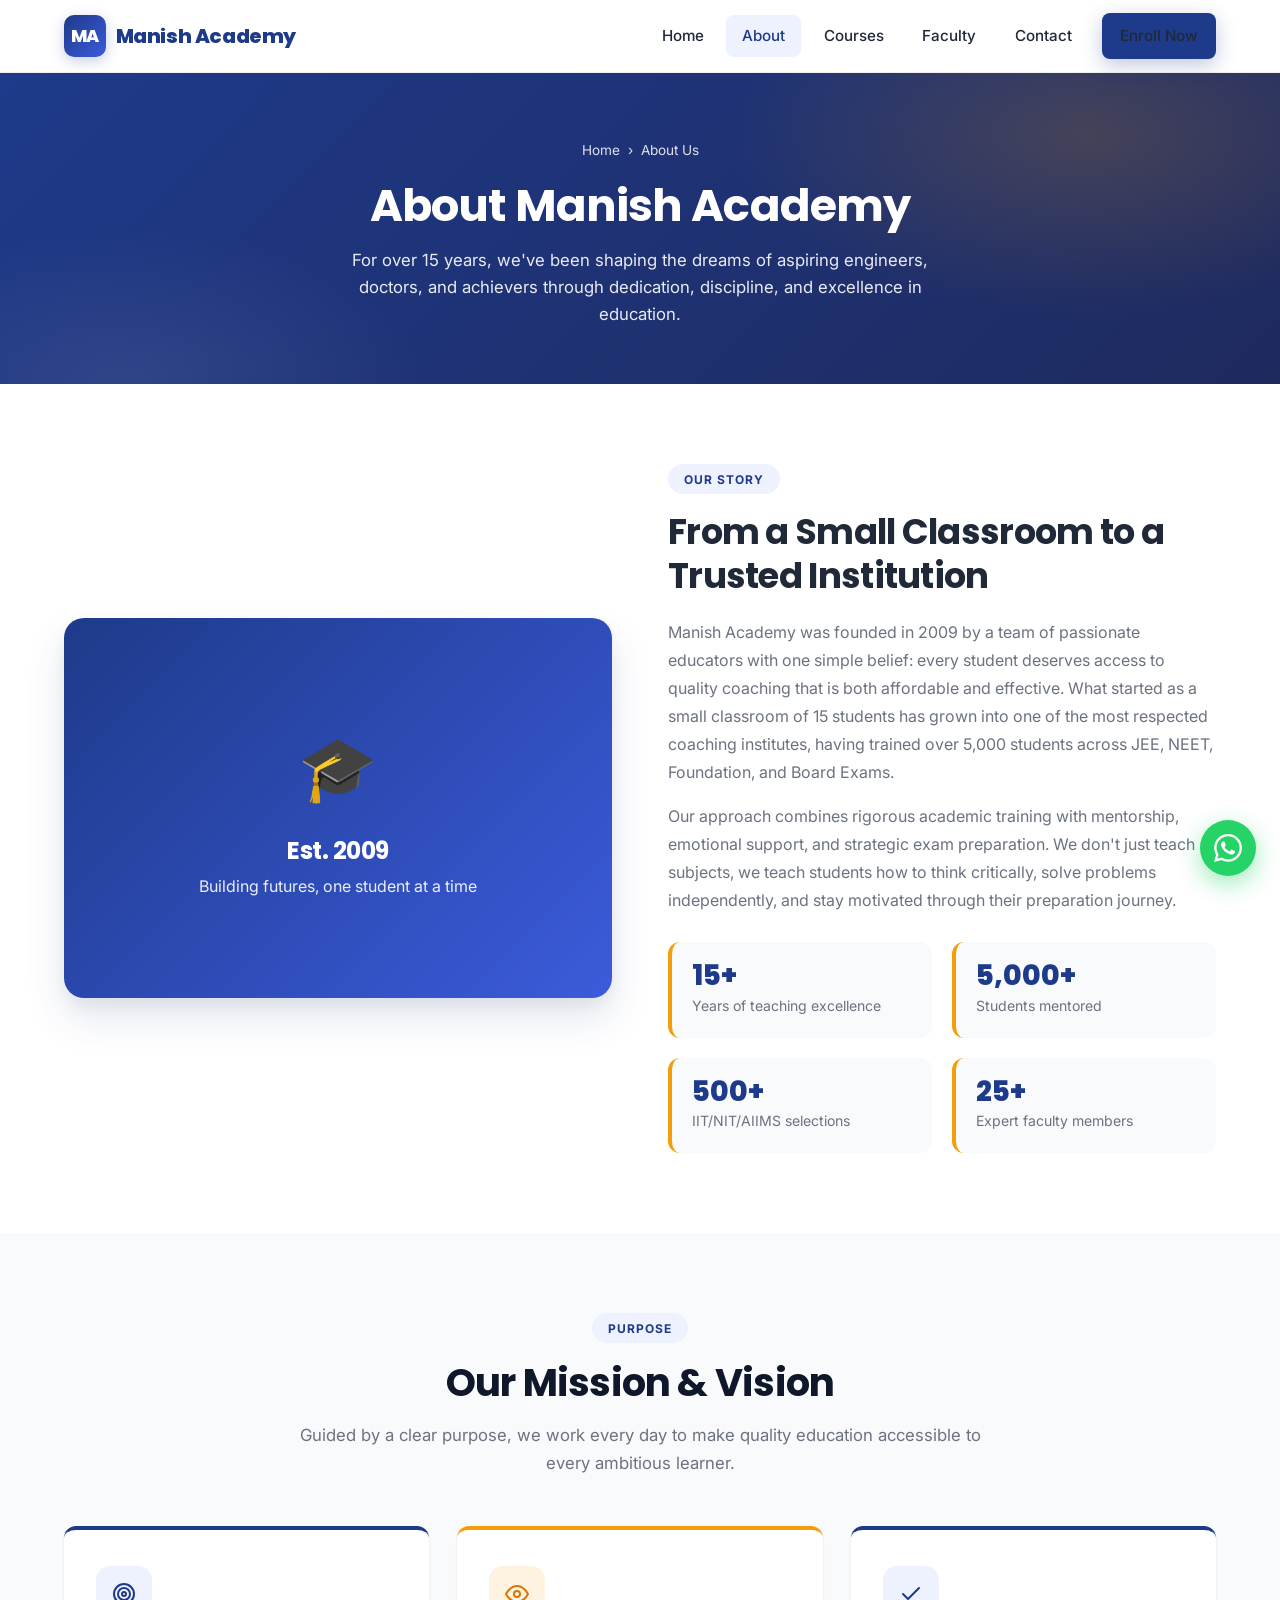
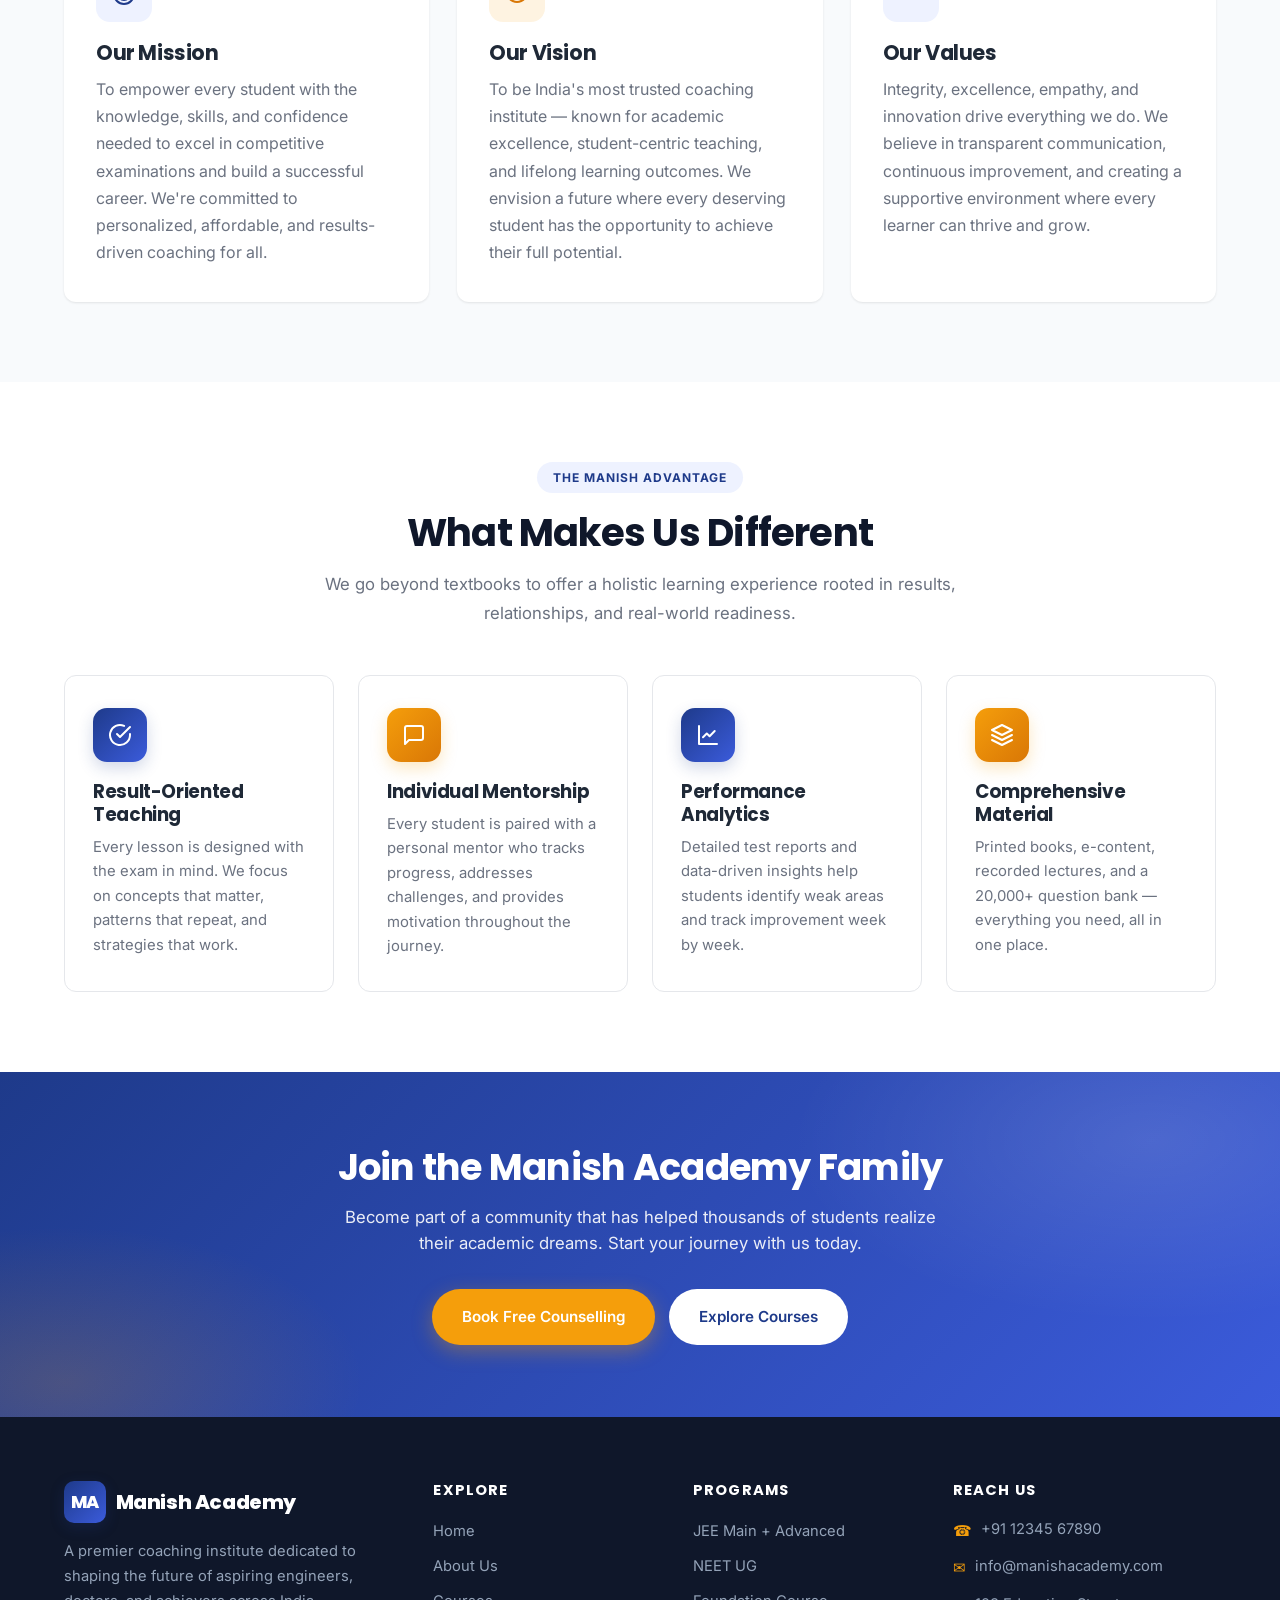
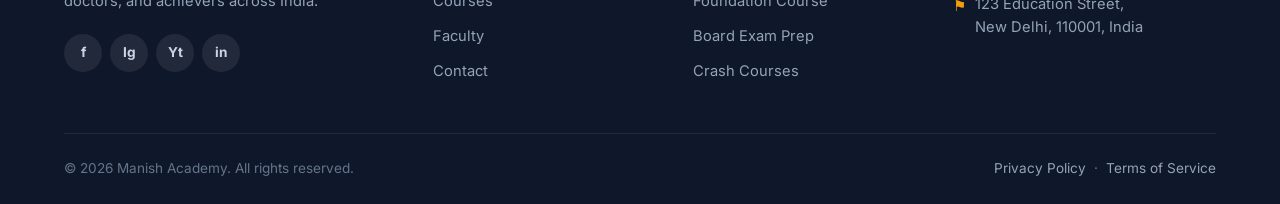
==== manish-academy/about.html @ 19f33a03 "Add Manish Academy coaching institute website Multi-page responsive website under /manish-academy: -" ====
<!DOCTYPE html>
<html lang="en">
<head>
  <meta charset="UTF-8">
  <meta name="viewport" content="width=device-width, initial-scale=1">
  <meta http-equiv="x-ua-compatible" content="ie=edge">
  <title>About Us | Manish Academy</title>
  <meta name="description" content="Learn about Manish Academy — our story, mission, vision, and the values that drive our commitment to student success.">
  <link rel="preconnect" href="https://fonts.googleapis.com">
  <link rel="preconnect" href="https://fonts.gstatic.com" crossorigin>
  <link href="https://fonts.googleapis.com/css2?family=Inter:wght@400;500;600;700&family=Poppins:wght@600;700;800&display=swap" rel="stylesheet">
  <link rel="stylesheet" href="assets/css/styles.css">
</head>
<body>

  <!-- ========== Navbar ========== -->
  <nav class="navbar" role="navigation" aria-label="Main navigation">
    <div class="container">
      <a class="nav-logo" href="index.html">
        <span class="nav-logo-icon">MA</span>
        <span>Manish Academy</span>
      </a>
      <button class="nav-toggle" aria-label="Toggle menu" aria-expanded="false">
        <span></span>
      </button>
      <ul class="nav-links">
        <li><a href="index.html" data-nav="index.html">Home</a></li>
        <li><a href="about.html" data-nav="about.html">About</a></li>
        <li><a href="courses.html" data-nav="courses.html">Courses</a></li>
        <li><a href="faculty.html" data-nav="faculty.html">Faculty</a></li>
        <li><a href="contact.html" data-nav="contact.html">Contact</a></li>
        <li class="nav-cta"><a class="btn btn-primary" href="contact.html#contact-form">Enroll Now</a></li>
      </ul>
    </div>
  </nav>

  <!-- ========== Page Hero ========== -->
  <header class="page-hero">
    <div class="container">
      <div class="breadcrumb">
        <a href="index.html">Home</a>
        <span>&rsaquo;</span>
        <span>About Us</span>
      </div>
      <h1>About Manish Academy</h1>
      <p>For over 15 years, we've been shaping the dreams of aspiring engineers, doctors, and achievers through dedication, discipline, and excellence in education.</p>
    </div>
  </header>

  <!-- ========== Story ========== -->
  <section class="section">
    <div class="container">
      <div class="about-grid">
        <div class="about-image reveal">
          <div class="about-image-content">
            <div class="about-image-icon">&#127891;</div>
            <h3>Est. 2009</h3>
            <p>Building futures, one student at a time</p>
          </div>
        </div>

        <div class="about-content reveal delay-1">
          <span class="section-tag">Our Story</span>
          <h2>From a Small Classroom to a Trusted Institution</h2>
          <p>Manish Academy was founded in 2009 by a team of passionate educators with one simple belief: every student deserves access to quality coaching that is both affordable and effective. What started as a small classroom of 15 students has grown into one of the most respected coaching institutes, having trained over 5,000 students across JEE, NEET, Foundation, and Board Exams.</p>
          <p>Our approach combines rigorous academic training with mentorship, emotional support, and strategic exam preparation. We don't just teach subjects, we teach students how to think critically, solve problems independently, and stay motivated through their preparation journey.</p>

          <div class="about-stats">
            <div class="about-stat">
              <span class="num">15+</span>
              <span class="label">Years of teaching excellence</span>
            </div>
            <div class="about-stat">
              <span class="num">5,000+</span>
              <span class="label">Students mentored</span>
            </div>
            <div class="about-stat">
              <span class="num">500+</span>
              <span class="label">IIT/NIT/AIIMS selections</span>
            </div>
            <div class="about-stat">
              <span class="num">25+</span>
              <span class="label">Expert faculty members</span>
            </div>
          </div>
        </div>
      </div>
    </div>
  </section>

  <!-- ========== Mission & Vision ========== -->
  <section class="section section-soft">
    <div class="container">
      <div class="section-header reveal">
        <span class="section-tag">Purpose</span>
        <h2 class="section-title">Our Mission &amp; Vision</h2>
        <p class="section-subtitle">Guided by a clear purpose, we work every day to make quality education accessible to every ambitious learner.</p>
      </div>

      <div class="mv-grid">
        <div class="mv-card reveal">
          <div class="mv-card-icon">
            <svg width="24" height="24" viewBox="0 0 24 24" fill="none" stroke="currentColor" stroke-width="2" stroke-linecap="round" stroke-linejoin="round"><circle cx="12" cy="12" r="10"/><circle cx="12" cy="12" r="6"/><circle cx="12" cy="12" r="2"/></svg>
          </div>
          <h3>Our Mission</h3>
          <p>To empower every student with the knowledge, skills, and confidence needed to excel in competitive examinations and build a successful career. We're committed to personalized, affordable, and results-driven coaching for all.</p>
        </div>

        <div class="mv-card accent reveal delay-1">
          <div class="mv-card-icon">
            <svg width="24" height="24" viewBox="0 0 24 24" fill="none" stroke="currentColor" stroke-width="2" stroke-linecap="round" stroke-linejoin="round"><path d="M1 12s4-8 11-8 11 8 11 8-4 8-11 8-11-8-11-8z"/><circle cx="12" cy="12" r="3"/></svg>
          </div>
          <h3>Our Vision</h3>
          <p>To be India's most trusted coaching institute — known for academic excellence, student-centric teaching, and lifelong learning outcomes. We envision a future where every deserving student has the opportunity to achieve their full potential.</p>
        </div>

        <div class="mv-card reveal delay-2">
          <div class="mv-card-icon">
            <svg width="24" height="24" viewBox="0 0 24 24" fill="none" stroke="currentColor" stroke-width="2" stroke-linecap="round" stroke-linejoin="round"><polyline points="20 6 9 17 4 12"/></svg>
          </div>
          <h3>Our Values</h3>
          <p>Integrity, excellence, empathy, and innovation drive everything we do. We believe in transparent communication, continuous improvement, and creating a supportive environment where every learner can thrive and grow.</p>
        </div>
      </div>
    </div>
  </section>

  <!-- ========== Why Choose Us ========== -->
  <section class="section">
    <div class="container">
      <div class="section-header reveal">
        <span class="section-tag">The Manish Advantage</span>
        <h2 class="section-title">What Makes Us Different</h2>
        <p class="section-subtitle">We go beyond textbooks to offer a holistic learning experience rooted in results, relationships, and real-world readiness.</p>
      </div>

      <div class="features-grid">
        <div class="feature-card reveal">
          <div class="feature-icon">
            <svg width="24" height="24" viewBox="0 0 24 24" fill="none" stroke="currentColor" stroke-width="2" stroke-linecap="round" stroke-linejoin="round"><path d="M22 11.08V12a10 10 0 1 1-5.93-9.14"/><polyline points="22 4 12 14.01 9 11.01"/></svg>
          </div>
          <h3>Result-Oriented Teaching</h3>
          <p>Every lesson is designed with the exam in mind. We focus on concepts that matter, patterns that repeat, and strategies that work.</p>
        </div>

        <div class="feature-card reveal delay-1">
          <div class="feature-icon accent">
            <svg width="24" height="24" viewBox="0 0 24 24" fill="none" stroke="currentColor" stroke-width="2" stroke-linecap="round" stroke-linejoin="round"><path d="M21 15a2 2 0 0 1-2 2H7l-4 4V5a2 2 0 0 1 2-2h14a2 2 0 0 1 2 2z"/></svg>
          </div>
          <h3>Individual Mentorship</h3>
          <p>Every student is paired with a personal mentor who tracks progress, addresses challenges, and provides motivation throughout the journey.</p>
        </div>

        <div class="feature-card reveal delay-2">
          <div class="feature-icon">
            <svg width="24" height="24" viewBox="0 0 24 24" fill="none" stroke="currentColor" stroke-width="2" stroke-linecap="round" stroke-linejoin="round"><path d="M3 3v18h18"/><path d="M18.7 8l-5.1 5.2-2.8-2.7L7 14.3"/></svg>
          </div>
          <h3>Performance Analytics</h3>
          <p>Detailed test reports and data-driven insights help students identify weak areas and track improvement week by week.</p>
        </div>

        <div class="feature-card reveal delay-3">
          <div class="feature-icon accent">
            <svg width="24" height="24" viewBox="0 0 24 24" fill="none" stroke="currentColor" stroke-width="2" stroke-linecap="round" stroke-linejoin="round"><path d="M12 2L2 7l10 5 10-5-10-5z"/><path d="M2 17l10 5 10-5"/><path d="M2 12l10 5 10-5"/></svg>
          </div>
          <h3>Comprehensive Material</h3>
          <p>Printed books, e-content, recorded lectures, and a 20,000+ question bank — everything you need, all in one place.</p>
        </div>
      </div>
    </div>
  </section>

  <!-- ========== CTA Strip ========== -->
  <section class="cta-strip">
    <div class="container">
      <div class="reveal">
        <h2>Join the Manish Academy Family</h2>
        <p>Become part of a community that has helped thousands of students realize their academic dreams. Start your journey with us today.</p>
        <div class="cta-buttons">
          <a class="btn btn-accent" href="contact.html#contact-form">Book Free Counselling</a>
          <a class="btn btn-white" href="courses.html">Explore Courses</a>
        </div>
      </div>
    </div>
  </section>

  <!-- ========== Footer ========== -->
  <footer class="site-footer">
    <div class="container">
      <div class="footer-grid">
        <div class="footer-brand">
          <a class="nav-logo" href="index.html">
            <span class="nav-logo-icon">MA</span>
            <span>Manish Academy</span>
          </a>
          <p>A premier coaching institute dedicated to shaping the future of aspiring engineers, doctors, and achievers across India.</p>
          <div class="footer-socials">
            <a href="#" aria-label="Facebook">f</a>
            <a href="#" aria-label="Instagram">Ig</a>
            <a href="#" aria-label="YouTube">Yt</a>
            <a href="#" aria-label="LinkedIn">in</a>
          </div>
        </div>

        <div class="footer-col">
          <h5>Explore</h5>
          <ul>
            <li><a href="index.html">Home</a></li>
            <li><a href="about.html">About Us</a></li>
            <li><a href="courses.html">Courses</a></li>
            <li><a href="faculty.html">Faculty</a></li>
            <li><a href="contact.html">Contact</a></li>
          </ul>
        </div>

        <div class="footer-col">
          <h5>Programs</h5>
          <ul>
            <li><a href="courses.html">JEE Main + Advanced</a></li>
            <li><a href="courses.html">NEET UG</a></li>
            <li><a href="courses.html">Foundation Course</a></li>
            <li><a href="courses.html">Board Exam Prep</a></li>
            <li><a href="courses.html">Crash Courses</a></li>
          </ul>
        </div>

        <div class="footer-col">
          <h5>Reach Us</h5>
          <div class="footer-contact-item">
            <span class="icon">&#9742;</span>
            <a href="tel:+911234567890">+91 12345 67890</a>
          </div>
          <div class="footer-contact-item">
            <span class="icon">&#9993;</span>
            <a href="mailto:info@manishacademy.com">info@manishacademy.com</a>
          </div>
          <div class="footer-contact-item">
            <span class="icon">&#9873;</span>
            <span>123 Education Street,<br>New Delhi, 110001, India</span>
          </div>
        </div>
      </div>

      <div class="footer-bottom">
        <p>&copy; <span id="year">2026</span> Manish Academy. All rights reserved.</p>
        <p><a href="#">Privacy Policy</a> &nbsp;&middot;&nbsp; <a href="#">Terms of Service</a></p>
      </div>
    </div>
  </footer>

  <!-- WhatsApp Float -->
  <a class="whatsapp-float" href="https://wa.me/911234567890?text=Hi%20Manish%20Academy%2C%20I%20want%20to%20know%20more%20about%20your%20courses" target="_blank" rel="noopener" aria-label="Chat on WhatsApp">
    <svg viewBox="0 0 24 24" fill="#fff" xmlns="http://www.w3.org/2000/svg"><path d="M17.472 14.382c-.297-.149-1.758-.867-2.03-.967-.273-.099-.471-.148-.67.15-.197.297-.767.966-.94 1.164-.173.199-.347.223-.644.075-.297-.15-1.255-.463-2.39-1.475-.883-.788-1.48-1.761-1.653-2.059-.173-.297-.018-.458.13-.606.134-.133.298-.347.446-.52.149-.174.198-.298.298-.497.099-.198.05-.371-.025-.52-.075-.149-.669-1.612-.916-2.207-.242-.579-.487-.5-.669-.51-.173-.008-.371-.01-.57-.01-.198 0-.52.074-.792.372-.272.297-1.04 1.016-1.04 2.479 0 1.462 1.065 2.875 1.213 3.074.149.198 2.096 3.2 5.077 4.487.709.306 1.262.489 1.694.625.712.227 1.36.195 1.871.118.571-.085 1.758-.719 2.006-1.413.248-.694.248-1.289.173-1.413-.074-.124-.272-.198-.57-.347m-5.421 7.403h-.004a9.87 9.87 0 0 1-5.031-1.378l-.361-.214-3.741.982.998-3.648-.235-.374a9.86 9.86 0 0 1-1.51-5.26c.001-5.45 4.436-9.884 9.888-9.884 2.64 0 5.122 1.03 6.988 2.898a9.825 9.825 0 0 1 2.893 6.994c-.003 5.45-4.437 9.884-9.885 9.884m8.413-18.297A11.815 11.815 0 0 0 12.05 0C5.495 0 .16 5.335.157 11.892c0 2.096.547 4.142 1.588 5.945L.057 24l6.305-1.654a11.882 11.882 0 0 0 5.683 1.448h.005c6.554 0 11.89-5.335 11.893-11.893a11.821 11.821 0 0 0-3.48-8.413z"/></svg>
  </a>

  <script src="assets/js/main.js"></script>
</body>
</html>
---- manish-academy/assets/css/styles.css ----
/* ==========================================================================
   Manish Academy - Coaching Institute
   Main Stylesheet
   ========================================================================== */

/* ---- CSS Reset & Base ---- */
*, *::before, *::after { box-sizing: border-box; margin: 0; padding: 0; }

:root {
  --primary: #1e3a8a;        /* Deep blue */
  --primary-dark: #1e2a5e;
  --primary-light: #3b5bdb;
  --accent: #f59e0b;         /* Warm amber */
  --accent-dark: #d97706;
  --text: #1f2937;
  --text-light: #6b7280;
  --text-muted: #9ca3af;
  --bg: #ffffff;
  --bg-soft: #f8fafc;
  --bg-alt: #eef2ff;
  --border: #e5e7eb;
  --success: #10b981;
  --danger: #ef4444;
  --shadow-sm: 0 1px 3px rgba(0,0,0,0.06), 0 1px 2px rgba(0,0,0,0.04);
  --shadow-md: 0 4px 14px rgba(30, 58, 138, 0.08), 0 2px 6px rgba(0,0,0,0.04);
  --shadow-lg: 0 20px 40px rgba(30, 58, 138, 0.12), 0 8px 16px rgba(0,0,0,0.05);
  --radius: 12px;
  --radius-lg: 20px;
  --container: 1200px;
  --transition: 0.25s cubic-bezier(.4,0,.2,1);
}

html { scroll-behavior: smooth; -webkit-text-size-adjust: 100%; }

body {
  font-family: 'Inter', -apple-system, BlinkMacSystemFont, 'Segoe UI', Roboto, sans-serif;
  color: var(--text);
  background: var(--bg);
  line-height: 1.6;
  -webkit-font-smoothing: antialiased;
  -moz-osx-font-smoothing: grayscale;
}

img { max-width: 100%; height: auto; display: block; }
a { color: var(--primary); text-decoration: none; transition: color var(--transition); }
a:hover { color: var(--primary-light); }
button { font-family: inherit; cursor: pointer; border: none; background: none; }

h1, h2, h3, h4, h5, h6 {
  font-family: 'Poppins', 'Inter', sans-serif;
  font-weight: 700;
  line-height: 1.25;
  color: var(--text);
  letter-spacing: -0.02em;
}

.container {
  width: 100%;
  max-width: var(--container);
  margin: 0 auto;
  padding: 0 1.5rem;
}

/* ==========================================================================
   Buttons
   ========================================================================== */
.btn {
  display: inline-flex;
  align-items: center;
  justify-content: center;
  gap: 0.5rem;
  padding: 0.85rem 1.75rem;
  border-radius: 50px;
  font-weight: 600;
  font-size: 0.95rem;
  transition: transform var(--transition), box-shadow var(--transition), background var(--transition), color var(--transition);
  border: 2px solid transparent;
  white-space: nowrap;
  cursor: pointer;
}
.btn-primary {
  background: var(--primary);
  color: #fff;
  box-shadow: 0 6px 20px rgba(30, 58, 138, 0.28);
}
.btn-primary:hover {
  background: var(--primary-dark);
  color: #fff;
  transform: translateY(-2px);
  box-shadow: 0 10px 28px rgba(30, 58, 138, 0.35);
}
.btn-accent {
  background: var(--accent);
  color: #fff;
  box-shadow: 0 6px 20px rgba(245, 158, 11, 0.35);
}
.btn-accent:hover {
  background: var(--accent-dark);
  color: #fff;
  transform: translateY(-2px);
  box-shadow: 0 10px 28px rgba(245, 158, 11, 0.45);
}
.btn-outline {
  background: transparent;
  color: var(--primary);
  border-color: var(--primary);
}
.btn-outline:hover {
  background: var(--primary);
  color: #fff;
  transform: translateY(-2px);
}
.btn-white {
  background: #fff;
  color: var(--primary);
}
.btn-white:hover {
  background: #f1f5f9;
  transform: translateY(-2px);
  color: var(--primary);
}

/* ==========================================================================
   Navbar
   ========================================================================== */
.navbar {
  position: sticky;
  top: 0;
  z-index: 100;
  background: rgba(255,255,255,0.97);
  backdrop-filter: blur(10px);
  border-bottom: 1px solid rgba(0,0,0,0.06);
  transition: box-shadow var(--transition);
}
.navbar.scrolled { box-shadow: 0 2px 20px rgba(0,0,0,0.08); }
.navbar .container {
  display: flex;
  align-items: center;
  justify-content: space-between;
  height: 72px;
}
.nav-logo {
  display: flex;
  align-items: center;
  gap: 0.6rem;
  font-family: 'Poppins', sans-serif;
  font-size: 1.25rem;
  font-weight: 800;
  color: var(--primary);
  letter-spacing: -0.02em;
}
.nav-logo:hover { color: var(--primary); }
.nav-logo-icon {
  width: 42px;
  height: 42px;
  background: linear-gradient(135deg, var(--primary) 0%, var(--primary-light) 100%);
  color: #fff;
  border-radius: 10px;
  display: flex;
  align-items: center;
  justify-content: center;
  font-weight: 800;
  font-size: 1.1rem;
  box-shadow: 0 4px 14px rgba(30,58,138,0.25);
}
.nav-links {
  display: flex;
  align-items: center;
  gap: 0.4rem;
  list-style: none;
}
.nav-links a {
  display: inline-block;
  padding: 0.55rem 1rem;
  color: var(--text);
  font-size: 0.95rem;
  font-weight: 500;
  border-radius: 8px;
  transition: color var(--transition), background var(--transition);
}
.nav-links a:hover,
.nav-links a.active {
  color: var(--primary);
  background: var(--bg-alt);
}
.nav-cta { margin-left: 0.5rem; }
.nav-toggle {
  display: none;
  width: 44px;
  height: 44px;
  border-radius: 8px;
  color: var(--text);
  align-items: center;
  justify-content: center;
}
.nav-toggle span {
  display: block;
  width: 22px;
  height: 2px;
  background: currentColor;
  position: relative;
  transition: var(--transition);
}
.nav-toggle span::before,
.nav-toggle span::after {
  content: '';
  position: absolute;
  left: 0;
  width: 22px;
  height: 2px;
  background: currentColor;
  transition: var(--transition);
}
.nav-toggle span::before { top: -7px; }
.nav-toggle span::after { top: 7px; }
.nav-toggle.active span { background: transparent; }
.nav-toggle.active span::before { top: 0; transform: rotate(45deg); }
.nav-toggle.active span::after { top: 0; transform: rotate(-45deg); }

/* ==========================================================================
   Hero
   ========================================================================== */
.hero {
  position: relative;
  padding: 5rem 0 5.5rem;
  background:
    radial-gradient(1000px 500px at 10% -10%, rgba(59, 91, 219, 0.12), transparent 60%),
    radial-gradient(900px 400px at 95% 0%, rgba(245, 158, 11, 0.10), transparent 60%),
    linear-gradient(180deg, #f8fafc 0%, #fff 100%);
  overflow: hidden;
}
.hero-grid {
  display: grid;
  grid-template-columns: 1.1fr 0.9fr;
  gap: 3.5rem;
  align-items: center;
}
.hero-badge {
  display: inline-flex;
  align-items: center;
  gap: 0.45rem;
  padding: 0.4rem 0.95rem;
  background: rgba(30, 58, 138, 0.08);
  color: var(--primary);
  border-radius: 50px;
  font-size: 0.78rem;
  font-weight: 700;
  letter-spacing: 0.06em;
  text-transform: uppercase;
  margin-bottom: 1.25rem;
}
.hero h1 {
  font-size: clamp(2rem, 4.2vw, 3.3rem);
  line-height: 1.15;
  margin-bottom: 1.25rem;
  color: #0f172a;
}
.hero h1 .highlight {
  background: linear-gradient(120deg, var(--accent) 0%, var(--accent-dark) 100%);
  -webkit-background-clip: text;
  background-clip: text;
  color: transparent;
}
.hero p {
  font-size: 1.1rem;
  color: var(--text-light);
  margin-bottom: 2rem;
  max-width: 560px;
  line-height: 1.7;
}
.hero-cta {
  display: flex;
  flex-wrap: wrap;
  gap: 0.85rem;
  margin-bottom: 2.25rem;
}
.hero-stats {
  display: grid;
  grid-template-columns: repeat(3, 1fr);
  gap: 1.25rem;
  max-width: 560px;
  padding-top: 1.75rem;
  border-top: 1px solid var(--border);
}
.hero-stat .num {
  display: block;
  font-family: 'Poppins', sans-serif;
  font-size: 1.85rem;
  font-weight: 800;
  color: var(--primary);
  line-height: 1;
}
.hero-stat .label {
  display: block;
  font-size: 0.85rem;
  color: var(--text-light);
  margin-top: 0.35rem;
}

.hero-visual {
  position: relative;
  min-height: 380px;
}
.hero-card {
  background: #fff;
  border-radius: var(--radius-lg);
  padding: 2rem;
  box-shadow: var(--shadow-lg);
  position: relative;
}
.hero-card-header {
  display: flex;
  justify-content: space-between;
  align-items: center;
  margin-bottom: 1.5rem;
  padding-bottom: 1.25rem;
  border-bottom: 1px solid var(--border);
}
.hero-card-header h4 {
  font-size: 1.1rem;
  color: var(--text);
}
.hero-card-tag {
  font-size: 0.72rem;
  font-weight: 700;
  padding: 0.25rem 0.7rem;
  border-radius: 50px;
  background: rgba(16,185,129,0.12);
  color: var(--success);
  text-transform: uppercase;
  letter-spacing: 0.05em;
}
.hero-card-item {
  display: flex;
  align-items: center;
  gap: 0.9rem;
  padding: 0.85rem 0;
}
.hero-card-item + .hero-card-item { border-top: 1px dashed var(--border); }
.hero-card-icon {
  width: 40px;
  height: 40px;
  border-radius: 10px;
  background: var(--bg-alt);
  color: var(--primary);
  display: flex;
  align-items: center;
  justify-content: center;
  font-size: 1.15rem;
  font-weight: 700;
  flex-shrink: 0;
}
.hero-card-text h5 {
  font-size: 0.96rem;
  margin-bottom: 0.15rem;
}
.hero-card-text p {
  font-size: 0.82rem;
  color: var(--text-light);
  margin: 0;
}
.hero-float-badge {
  position: absolute;
  right: -12px;
  bottom: -20px;
  background: linear-gradient(135deg, var(--accent) 0%, var(--accent-dark) 100%);
  color: #fff;
  padding: 0.9rem 1.1rem;
  border-radius: 14px;
  box-shadow: 0 10px 28px rgba(245,158,11,0.4);
  font-weight: 700;
}
.hero-float-badge .num {
  display: block;
  font-size: 1.5rem;
  font-family: 'Poppins', sans-serif;
}
.hero-float-badge .lbl {
  display: block;
  font-size: 0.72rem;
  font-weight: 500;
  opacity: 0.95;
}

/* ==========================================================================
   Sections
   ========================================================================== */
.section {
  padding: 5rem 0;
}
.section-soft { background: var(--bg-soft); }
.section-header {
  text-align: center;
  max-width: 720px;
  margin: 0 auto 3rem;
}
.section-tag {
  display: inline-block;
  padding: 0.35rem 1rem;
  background: var(--bg-alt);
  color: var(--primary);
  border-radius: 50px;
  font-size: 0.75rem;
  font-weight: 700;
  letter-spacing: 0.08em;
  text-transform: uppercase;
  margin-bottom: 1rem;
}
.section-title {
  font-size: clamp(1.7rem, 3vw, 2.4rem);
  margin-bottom: 0.85rem;
  color: #0f172a;
}
.section-subtitle {
  font-size: 1.05rem;
  color: var(--text-light);
  line-height: 1.7;
}

/* ==========================================================================
   Features / Why choose us
   ========================================================================== */
.features-grid {
  display: grid;
  grid-template-columns: repeat(auto-fit, minmax(260px, 1fr));
  gap: 1.5rem;
}
.feature-card {
  background: #fff;
  padding: 2rem 1.75rem;
  border-radius: var(--radius);
  border: 1px solid var(--border);
  transition: transform var(--transition), box-shadow var(--transition), border-color var(--transition);
}
.feature-card:hover {
  transform: translateY(-6px);
  box-shadow: var(--shadow-md);
  border-color: transparent;
}
.feature-icon {
  width: 54px;
  height: 54px;
  border-radius: 14px;
  background: linear-gradient(135deg, var(--primary) 0%, var(--primary-light) 100%);
  color: #fff;
  display: flex;
  align-items: center;
  justify-content: center;
  font-size: 1.4rem;
  margin-bottom: 1.1rem;
  box-shadow: 0 6px 16px rgba(30,58,138,0.2);
}
.feature-icon.accent {
  background: linear-gradient(135deg, var(--accent) 0%, var(--accent-dark) 100%);
  box-shadow: 0 6px 16px rgba(245,158,11,0.25);
}
.feature-card h3 {
  font-size: 1.15rem;
  margin-bottom: 0.55rem;
}
.feature-card p {
  font-size: 0.93rem;
  color: var(--text-light);
  line-height: 1.65;
}

/* ==========================================================================
   Courses
   ========================================================================== */
.courses-grid {
  display: grid;
  grid-template-columns: repeat(auto-fit, minmax(280px, 1fr));
  gap: 1.75rem;
}
.course-card {
  background: #fff;
  border-radius: var(--radius);
  overflow: hidden;
  border: 1px solid var(--border);
  transition: transform var(--transition), box-shadow var(--transition);
  display: flex;
  flex-direction: column;
}
.course-card:hover {
  transform: translateY(-5px);
  box-shadow: var(--shadow-lg);
}
.course-banner {
  height: 140px;
  position: relative;
  display: flex;
  align-items: center;
  justify-content: center;
  color: #fff;
  font-family: 'Poppins', sans-serif;
  font-size: 1.75rem;
  font-weight: 800;
  letter-spacing: 0.04em;
}
.course-banner-1 { background: linear-gradient(135deg, #1e3a8a 0%, #3b5bdb 100%); }
.course-banner-2 { background: linear-gradient(135deg, #7c3aed 0%, #a855f7 100%); }
.course-banner-3 { background: linear-gradient(135deg, #059669 0%, #10b981 100%); }
.course-banner-4 { background: linear-gradient(135deg, #dc2626 0%, #f97316 100%); }
.course-banner-5 { background: linear-gradient(135deg, #0891b2 0%, #06b6d4 100%); }
.course-banner-6 { background: linear-gradient(135deg, #be185d 0%, #ec4899 100%); }
.course-badge {
  position: absolute;
  top: 1rem;
  right: 1rem;
  background: rgba(255,255,255,0.95);
  color: #0f172a;
  padding: 0.28rem 0.75rem;
  border-radius: 50px;
  font-size: 0.72rem;
  font-weight: 700;
}
.course-body {
  padding: 1.5rem 1.5rem 1.75rem;
  display: flex;
  flex-direction: column;
  flex: 1;
}
.course-body h3 {
  font-size: 1.18rem;
  margin-bottom: 0.5rem;
}
.course-body > p {
  font-size: 0.92rem;
  color: var(--text-light);
  margin-bottom: 1.1rem;
  line-height: 1.6;
}
.course-meta {
  display: flex;
  flex-wrap: wrap;
  gap: 1rem;
  margin-bottom: 1.25rem;
  padding: 0.85rem 0;
  border-top: 1px dashed var(--border);
  border-bottom: 1px dashed var(--border);
}
.course-meta-item {
  display: inline-flex;
  align-items: center;
  gap: 0.35rem;
  font-size: 0.82rem;
  color: var(--text-light);
  font-weight: 500;
}
.course-meta-item strong {
  color: var(--text);
  font-weight: 700;
}
.course-footer {
  display: flex;
  align-items: center;
  justify-content: space-between;
  margin-top: auto;
}
.course-price {
  font-family: 'Poppins', sans-serif;
  font-size: 1.35rem;
  font-weight: 800;
  color: var(--primary);
}
.course-price small {
  font-size: 0.78rem;
  color: var(--text-light);
  font-weight: 500;
}
.course-link {
  display: inline-flex;
  align-items: center;
  gap: 0.3rem;
  font-weight: 600;
  font-size: 0.9rem;
  color: var(--accent-dark);
}
.course-link:hover { color: var(--accent-dark); transform: translateX(3px); }

/* ==========================================================================
   Faculty
   ========================================================================== */
.faculty-grid {
  display: grid;
  grid-template-columns: repeat(auto-fit, minmax(240px, 1fr));
  gap: 1.75rem;
}
.faculty-card {
  background: #fff;
  border-radius: var(--radius);
  padding: 2rem 1.5rem;
  text-align: center;
  border: 1px solid var(--border);
  transition: transform var(--transition), box-shadow var(--transition);
}
.faculty-card:hover {
  transform: translateY(-5px);
  box-shadow: var(--shadow-md);
}
.faculty-avatar {
  width: 110px;
  height: 110px;
  margin: 0 auto 1.25rem;
  border-radius: 50%;
  background: linear-gradient(135deg, var(--primary) 0%, var(--primary-light) 100%);
  color: #fff;
  display: flex;
  align-items: center;
  justify-content: center;
  font-family: 'Poppins', sans-serif;
  font-size: 2.2rem;
  font-weight: 800;
  letter-spacing: -0.02em;
  box-shadow: 0 10px 28px rgba(30,58,138,0.25);
}
.faculty-avatar.c2 { background: linear-gradient(135deg, #7c3aed 0%, #a855f7 100%); box-shadow: 0 10px 28px rgba(124,58,237,0.25); }
.faculty-avatar.c3 { background: linear-gradient(135deg, #059669 0%, #10b981 100%); box-shadow: 0 10px 28px rgba(5,150,105,0.25); }
.faculty-avatar.c4 { background: linear-gradient(135deg, #dc2626 0%, #f97316 100%); box-shadow: 0 10px 28px rgba(220,38,38,0.25); }
.faculty-avatar.c5 { background: linear-gradient(135deg, #0891b2 0%, #06b6d4 100%); box-shadow: 0 10px 28px rgba(8,145,178,0.25); }
.faculty-avatar.c6 { background: linear-gradient(135deg, #be185d 0%, #ec4899 100%); box-shadow: 0 10px 28px rgba(190,24,93,0.25); }
.faculty-card h3 {
  font-size: 1.15rem;
  margin-bottom: 0.25rem;
}
.faculty-role {
  font-size: 0.85rem;
  color: var(--accent-dark);
  font-weight: 600;
  margin-bottom: 0.9rem;
}
.faculty-bio {
  font-size: 0.88rem;
  color: var(--text-light);
  line-height: 1.65;
  margin-bottom: 1rem;
}
.faculty-tags {
  display: flex;
  flex-wrap: wrap;
  gap: 0.4rem;
  justify-content: center;
}
.faculty-tag {
  font-size: 0.72rem;
  font-weight: 600;
  background: var(--bg-alt);
  color: var(--primary);
  padding: 0.3rem 0.75rem;
  border-radius: 50px;
}

/* ==========================================================================
   Testimonials
   ========================================================================== */
.testimonials-grid {
  display: grid;
  grid-template-columns: repeat(auto-fit, minmax(280px, 1fr));
  gap: 1.75rem;
}
.testimonial-card {
  background: #fff;
  border-radius: var(--radius);
  padding: 2rem;
  border: 1px solid var(--border);
  position: relative;
  transition: transform var(--transition), box-shadow var(--transition);
}
.testimonial-card:hover {
  transform: translateY(-4px);
  box-shadow: var(--shadow-md);
}
.testimonial-stars {
  color: var(--accent);
  font-size: 1rem;
  letter-spacing: 2px;
  margin-bottom: 1rem;
}
.testimonial-quote {
  font-size: 0.98rem;
  color: var(--text);
  line-height: 1.75;
  margin-bottom: 1.5rem;
  font-style: italic;
}
.testimonial-author {
  display: flex;
  align-items: center;
  gap: 0.85rem;
  padding-top: 1.25rem;
  border-top: 1px solid var(--border);
}
.testimonial-avatar {
  width: 46px;
  height: 46px;
  border-radius: 50%;
  background: linear-gradient(135deg, var(--primary) 0%, var(--primary-light) 100%);
  color: #fff;
  display: flex;
  align-items: center;
  justify-content: center;
  font-weight: 700;
  font-size: 1rem;
  flex-shrink: 0;
}
.testimonial-author .name {
  display: block;
  font-weight: 700;
  font-size: 0.95rem;
}
.testimonial-author .meta {
  display: block;
  font-size: 0.82rem;
  color: var(--text-light);
}

/* ==========================================================================
   CTA strip
   ========================================================================== */
.cta-strip {
  padding: 4.5rem 0;
  background: linear-gradient(135deg, var(--primary) 0%, var(--primary-light) 100%);
  color: #fff;
  text-align: center;
  position: relative;
  overflow: hidden;
}
.cta-strip::before {
  content: '';
  position: absolute;
  inset: 0;
  background:
    radial-gradient(600px 300px at 90% 20%, rgba(255,255,255,0.12), transparent 60%),
    radial-gradient(500px 260px at 5% 90%, rgba(245,158,11,0.18), transparent 60%);
  pointer-events: none;
}
.cta-strip .container { position: relative; z-index: 1; }
.cta-strip h2 {
  color: #fff;
  font-size: clamp(1.7rem, 3vw, 2.3rem);
  margin-bottom: 0.85rem;
}
.cta-strip p {
  color: rgba(255,255,255,0.9);
  font-size: 1.05rem;
  max-width: 620px;
  margin: 0 auto 2rem;
}
.cta-buttons {
  display: flex;
  flex-wrap: wrap;
  gap: 0.85rem;
  justify-content: center;
}

/* ==========================================================================
   Page Hero (inner pages)
   ========================================================================== */
.page-hero {
  padding: 4rem 0 3.5rem;
  background: linear-gradient(135deg, var(--primary) 0%, var(--primary-dark) 100%);
  color: #fff;
  text-align: center;
  position: relative;
  overflow: hidden;
}
.page-hero::before {
  content: '';
  position: absolute;
  inset: 0;
  background:
    radial-gradient(600px 300px at 85% 20%, rgba(245,158,11,0.18), transparent 60%),
    radial-gradient(500px 260px at 10% 100%, rgba(255,255,255,0.08), transparent 60%);
  pointer-events: none;
}
.page-hero .container { position: relative; z-index: 1; }
.page-hero .breadcrumb {
  display: inline-flex;
  align-items: center;
  gap: 0.5rem;
  font-size: 0.85rem;
  color: rgba(255,255,255,0.85);
  margin-bottom: 1rem;
}
.page-hero .breadcrumb a { color: rgba(255,255,255,0.85); }
.page-hero .breadcrumb a:hover { color: #fff; }
.page-hero h1 {
  color: #fff;
  font-size: clamp(2rem, 4vw, 2.8rem);
  margin-bottom: 0.85rem;
}
.page-hero p {
  color: rgba(255,255,255,0.9);
  font-size: 1.05rem;
  max-width: 640px;
  margin: 0 auto;
}

/* ==========================================================================
   About page specific
   ========================================================================== */
.about-grid {
  display: grid;
  grid-template-columns: 1fr 1fr;
  gap: 3.5rem;
  align-items: center;
}
.about-image {
  position: relative;
  border-radius: var(--radius-lg);
  overflow: hidden;
  min-height: 380px;
  background: linear-gradient(135deg, var(--primary) 0%, var(--primary-light) 100%);
  display: flex;
  align-items: center;
  justify-content: center;
  color: #fff;
  box-shadow: var(--shadow-lg);
}
.about-image-content {
  text-align: center;
  padding: 2rem;
}
.about-image-icon {
  font-size: 4rem;
  margin-bottom: 1rem;
}
.about-image h3 {
  color: #fff;
  font-size: 1.5rem;
  margin-bottom: 0.5rem;
}
.about-image p {
  color: rgba(255,255,255,0.9);
  max-width: 320px;
  margin: 0 auto;
}
.about-content h2 {
  font-size: clamp(1.7rem, 3vw, 2.2rem);
  margin-bottom: 1.25rem;
}
.about-content p {
  color: var(--text-light);
  margin-bottom: 1rem;
  line-height: 1.75;
}
.about-stats {
  display: grid;
  grid-template-columns: repeat(2, 1fr);
  gap: 1.25rem;
  margin-top: 1.75rem;
}
.about-stat {
  padding: 1.25rem;
  background: var(--bg-soft);
  border-radius: var(--radius);
  border-left: 4px solid var(--accent);
}
.about-stat .num {
  display: block;
  font-family: 'Poppins', sans-serif;
  font-size: 1.75rem;
  font-weight: 800;
  color: var(--primary);
  line-height: 1;
}
.about-stat .label {
  display: block;
  margin-top: 0.3rem;
  font-size: 0.88rem;
  color: var(--text-light);
}

/* Mission/Vision cards */
.mv-grid {
  display: grid;
  grid-template-columns: repeat(auto-fit, minmax(280px, 1fr));
  gap: 1.75rem;
}
.mv-card {
  padding: 2.25rem 2rem;
  background: #fff;
  border-radius: var(--radius);
  border-top: 4px solid var(--primary);
  box-shadow: var(--shadow-sm);
  transition: transform var(--transition), box-shadow var(--transition);
}
.mv-card.accent { border-top-color: var(--accent); }
.mv-card:hover {
  transform: translateY(-5px);
  box-shadow: var(--shadow-md);
}
.mv-card-icon {
  width: 56px;
  height: 56px;
  border-radius: 14px;
  background: var(--bg-alt);
  color: var(--primary);
  display: flex;
  align-items: center;
  justify-content: center;
  font-size: 1.5rem;
  margin-bottom: 1.1rem;
}
.mv-card.accent .mv-card-icon {
  background: rgba(245,158,11,0.12);
  color: var(--accent-dark);
}
.mv-card h3 {
  font-size: 1.3rem;
  margin-bottom: 0.65rem;
}
.mv-card p {
  color: var(--text-light);
  line-height: 1.7;
}

/* ==========================================================================
   Contact page
   ========================================================================== */
.contact-grid {
  display: grid;
  grid-template-columns: 1fr 1.2fr;
  gap: 3rem;
  align-items: start;
}
.contact-info {
  background: #fff;
  padding: 2.25rem;
  border-radius: var(--radius);
  border: 1px solid var(--border);
}
.contact-info h3 {
  font-size: 1.3rem;
  margin-bottom: 0.5rem;
}
.contact-info > p {
  color: var(--text-light);
  margin-bottom: 1.5rem;
  font-size: 0.94rem;
  line-height: 1.65;
}
.contact-detail {
  display: flex;
  gap: 1rem;
  padding: 1rem 0;
  border-top: 1px solid var(--border);
}
.contact-detail-icon {
  width: 44px;
  height: 44px;
  border-radius: 10px;
  background: var(--bg-alt);
  color: var(--primary);
  display: flex;
  align-items: center;
  justify-content: center;
  font-size: 1.15rem;
  flex-shrink: 0;
}
.contact-detail h4 {
  font-size: 0.92rem;
  color: var(--text-light);
  font-weight: 500;
  margin-bottom: 0.15rem;
}
.contact-detail p,
.contact-detail a {
  font-size: 1rem;
  color: var(--text);
  font-weight: 600;
}
.contact-detail a:hover { color: var(--primary); }

.contact-socials {
  margin-top: 1.5rem;
  padding-top: 1.5rem;
  border-top: 1px solid var(--border);
  display: flex;
  gap: 0.6rem;
}
.social-btn {
  width: 42px;
  height: 42px;
  border-radius: 50%;
  background: var(--bg-alt);
  color: var(--primary);
  display: inline-flex;
  align-items: center;
  justify-content: center;
  font-weight: 700;
  transition: transform var(--transition), background var(--transition), color var(--transition);
}
.social-btn:hover {
  background: var(--primary);
  color: #fff;
  transform: translateY(-3px);
}

/* Form */
.contact-form-wrap {
  background: #fff;
  padding: 2.5rem;
  border-radius: var(--radius);
  border: 1px solid var(--border);
  box-shadow: var(--shadow-sm);
}
.contact-form-wrap h3 {
  font-size: 1.4rem;
  margin-bottom: 0.4rem;
}
.contact-form-wrap > p {
  color: var(--text-light);
  margin-bottom: 1.75rem;
  font-size: 0.94rem;
}
.form-row {
  display: grid;
  grid-template-columns: 1fr 1fr;
  gap: 1rem;
}
.form-field {
  margin-bottom: 1.1rem;
}
.form-field label {
  display: block;
  font-size: 0.85rem;
  font-weight: 600;
  color: var(--text);
  margin-bottom: 0.4rem;
}
.form-field input,
.form-field select,
.form-field textarea {
  width: 100%;
  padding: 0.8rem 1rem;
  font-family: inherit;
  font-size: 0.95rem;
  color: var(--text);
  background: #fff;
  border: 1.5px solid var(--border);
  border-radius: 10px;
  transition: border-color var(--transition), box-shadow var(--transition);
  outline: none;
}
.form-field input:focus,
.form-field select:focus,
.form-field textarea:focus {
  border-color: var(--primary);
  box-shadow: 0 0 0 3px rgba(30,58,138,0.12);
}
.form-field textarea {
  min-height: 130px;
  resize: vertical;
}
.form-field .error {
  font-size: 0.8rem;
  color: var(--danger);
  margin-top: 0.35rem;
  display: none;
}
.form-field.has-error input,
.form-field.has-error select,
.form-field.has-error textarea { border-color: var(--danger); }
.form-field.has-error .error { display: block; }
.form-submit-wrap { margin-top: 0.5rem; }
.form-submit {
  width: 100%;
  padding: 0.95rem 2rem;
}

.form-success {
  display: none;
  padding: 2rem;
  text-align: center;
  background: rgba(16,185,129,0.08);
  border: 1.5px solid rgba(16,185,129,0.25);
  border-radius: var(--radius);
  color: var(--text);
}
.form-success.active { display: block; }
.form-success .icon {
  font-size: 2.5rem;
  color: var(--success);
  margin-bottom: 0.75rem;
}
.form-success h4 {
  font-size: 1.2rem;
  margin-bottom: 0.4rem;
}
.form-success p {
  color: var(--text-light);
  font-size: 0.94rem;
}

/* Map card */
.map-card {
  margin-top: 2.5rem;
  border-radius: var(--radius);
  overflow: hidden;
  background: var(--bg-soft);
  border: 1px solid var(--border);
}
.map-card iframe {
  width: 100%;
  height: 320px;
  border: 0;
  display: block;
}

/* ==========================================================================
   Faculty grid on dedicated page
   ========================================================================== */
.faculty-detailed {
  display: grid;
  grid-template-columns: repeat(auto-fit, minmax(300px, 1fr));
  gap: 1.75rem;
}
.faculty-detailed-card {
  background: #fff;
  border-radius: var(--radius);
  overflow: hidden;
  border: 1px solid var(--border);
  transition: transform var(--transition), box-shadow var(--transition);
}
.faculty-detailed-card:hover {
  transform: translateY(-5px);
  box-shadow: var(--shadow-lg);
}
.faculty-detailed-top {
  padding: 2.5rem 1.5rem 1.5rem;
  text-align: center;
  background: linear-gradient(180deg, var(--bg-soft) 0%, #fff 100%);
  border-bottom: 1px solid var(--border);
}
.faculty-detailed-body {
  padding: 1.5rem;
}
.faculty-detailed-body .bio {
  font-size: 0.92rem;
  color: var(--text-light);
  line-height: 1.7;
  margin-bottom: 1.1rem;
}
.faculty-qualifications {
  display: flex;
  flex-direction: column;
  gap: 0.5rem;
  padding-top: 1rem;
  border-top: 1px dashed var(--border);
}
.faculty-qualifications li {
  font-size: 0.88rem;
  color: var(--text);
  display: flex;
  align-items: center;
  gap: 0.6rem;
}
.faculty-qualifications li::before {
  content: '';
  width: 6px;
  height: 6px;
  border-radius: 50%;
  background: var(--accent);
  flex-shrink: 0;
}

/* ==========================================================================
   Courses page filter
   ========================================================================== */
.course-filter {
  display: flex;
  flex-wrap: wrap;
  gap: 0.5rem;
  justify-content: center;
  margin-bottom: 2.5rem;
  padding: 0.4rem;
  background: #fff;
  border-radius: 50px;
  border: 1px solid var(--border);
  max-width: 780px;
  margin-left: auto;
  margin-right: auto;
}
.filter-btn {
  padding: 0.55rem 1.15rem;
  border-radius: 50px;
  color: var(--text-light);
  font-size: 0.88rem;
  font-weight: 600;
  transition: background var(--transition), color var(--transition);
}
.filter-btn:hover { color: var(--primary); }
.filter-btn.active {
  background: var(--primary);
  color: #fff;
}
.course-card.hidden { display: none; }

/* ==========================================================================
   Footer
   ========================================================================== */
.site-footer {
  background: #0f172a;
  color: #cbd5e1;
  padding: 4rem 0 1.5rem;
}
.footer-grid {
  display: grid;
  grid-template-columns: 1.5fr 1fr 1fr 1.2fr;
  gap: 2.5rem;
  margin-bottom: 2.5rem;
}
.footer-brand .nav-logo {
  color: #fff;
  margin-bottom: 1rem;
}
.footer-brand .nav-logo:hover { color: #fff; }
.footer-brand p {
  font-size: 0.92rem;
  line-height: 1.7;
  color: #94a3b8;
  margin-bottom: 1.25rem;
  max-width: 340px;
}
.footer-socials {
  display: flex;
  gap: 0.5rem;
}
.footer-socials a {
  width: 38px;
  height: 38px;
  border-radius: 50%;
  background: rgba(255,255,255,0.08);
  color: #cbd5e1;
  display: inline-flex;
  align-items: center;
  justify-content: center;
  font-weight: 700;
  font-size: 0.85rem;
  transition: background var(--transition), color var(--transition), transform var(--transition);
}
.footer-socials a:hover {
  background: var(--accent);
  color: #fff;
  transform: translateY(-3px);
}
.footer-col h5 {
  color: #fff;
  font-size: 0.92rem;
  letter-spacing: 0.08em;
  text-transform: uppercase;
  margin-bottom: 1.15rem;
}
.footer-col ul { list-style: none; }
.footer-col li { margin-bottom: 0.6rem; }
.footer-col a {
  color: #94a3b8;
  font-size: 0.92rem;
  transition: color var(--transition);
}
.footer-col a:hover { color: #fff; }
.footer-contact-item {
  display: flex;
  align-items: flex-start;
  gap: 0.6rem;
  font-size: 0.92rem;
  color: #94a3b8;
  margin-bottom: 0.8rem;
  line-height: 1.55;
}
.footer-contact-item .icon {
  color: var(--accent);
  flex-shrink: 0;
  margin-top: 2px;
}
.footer-bottom {
  padding-top: 1.5rem;
  border-top: 1px solid rgba(255,255,255,0.08);
  display: flex;
  align-items: center;
  justify-content: space-between;
  flex-wrap: wrap;
  gap: 1rem;
  font-size: 0.85rem;
  color: #64748b;
}
.footer-bottom a { color: #94a3b8; }
.footer-bottom a:hover { color: #fff; }

/* ==========================================================================
   WhatsApp Float
   ========================================================================== */
.whatsapp-float {
  position: fixed;
  right: 1.5rem;
  bottom: 1.5rem;
  z-index: 90;
  width: 56px;
  height: 56px;
  background: #25D366;
  color: #fff;
  border-radius: 50%;
  display: flex;
  align-items: center;
  justify-content: center;
  box-shadow: 0 8px 24px rgba(37,211,102,0.45);
  transition: transform var(--transition), box-shadow var(--transition);
  font-weight: 700;
}
.whatsapp-float:hover {
  transform: scale(1.1);
  color: #fff;
  box-shadow: 0 12px 30px rgba(37,211,102,0.55);
}
.whatsapp-float svg { width: 28px; height: 28px; }

/* ==========================================================================
   Reveal animations
   ========================================================================== */
.reveal {
  opacity: 0;
  transform: translateY(28px);
  transition: opacity 0.7s ease, transform 0.7s cubic-bezier(.22,.68,0,1);
}
.reveal.visible {
  opacity: 1;
  transform: translateY(0);
}
.delay-1 { transition-delay: 0.1s; }
.delay-2 { transition-delay: 0.2s; }
.delay-3 { transition-delay: 0.3s; }

/* ==========================================================================
   Responsive
   ========================================================================== */
@media (max-width: 960px) {
  .hero-grid { grid-template-columns: 1fr; gap: 2.5rem; }
  .hero-visual { min-height: auto; }
  .about-grid { grid-template-columns: 1fr; gap: 2.5rem; }
  .about-image { min-height: 280px; }
  .contact-grid { grid-template-columns: 1fr; }
  .footer-grid { grid-template-columns: 1fr 1fr; gap: 2rem; }
  .footer-brand { grid-column: 1 / -1; }
}

@media (max-width: 768px) {
  .section { padding: 3.5rem 0; }
  .hero { padding: 3rem 0 4rem; }
  .nav-toggle { display: inline-flex; }
  .nav-links {
    position: fixed;
    top: 72px;
    left: 0;
    right: 0;
    background: #fff;
    flex-direction: column;
    align-items: stretch;
    gap: 0;
    padding: 1rem 1.5rem 2rem;
    border-bottom: 1px solid var(--border);
    box-shadow: 0 10px 30px rgba(0,0,0,0.08);
    transform: translateY(-120%);
    transition: transform var(--transition);
    max-height: calc(100vh - 72px);
    overflow-y: auto;
  }
  .nav-links.open { transform: translateY(0); }
  .nav-links li { width: 100%; }
  .nav-links a { padding: 0.85rem 1rem; display: block; }
  .nav-cta { margin: 0.75rem 0 0; }
  .nav-cta .btn { width: 100%; }
  .hero-stats { grid-template-columns: repeat(3, 1fr); gap: 0.75rem; }
  .hero-stat .num { font-size: 1.5rem; }
  .form-row { grid-template-columns: 1fr; gap: 0; }
  .contact-form-wrap, .contact-info { padding: 1.75rem; }
  .footer-grid { grid-template-columns: 1fr; gap: 2rem; }
  .footer-brand { grid-column: auto; }
  .footer-bottom { flex-direction: column; text-align: center; }
}

@media (max-width: 480px) {
  .hero h1 { font-size: 1.85rem; }
  .hero-cta { flex-direction: column; }
  .hero-cta .btn { width: 100%; }
  .hero-float-badge { right: 10px; bottom: -12px; padding: 0.75rem 0.9rem; }
  .hero-float-badge .num { font-size: 1.25rem; }
  .course-filter { flex-direction: column; align-items: stretch; border-radius: 14px; }
  .filter-btn { text-align: center; }
  .whatsapp-float { width: 52px; height: 52px; right: 1rem; bottom: 1rem; }
}
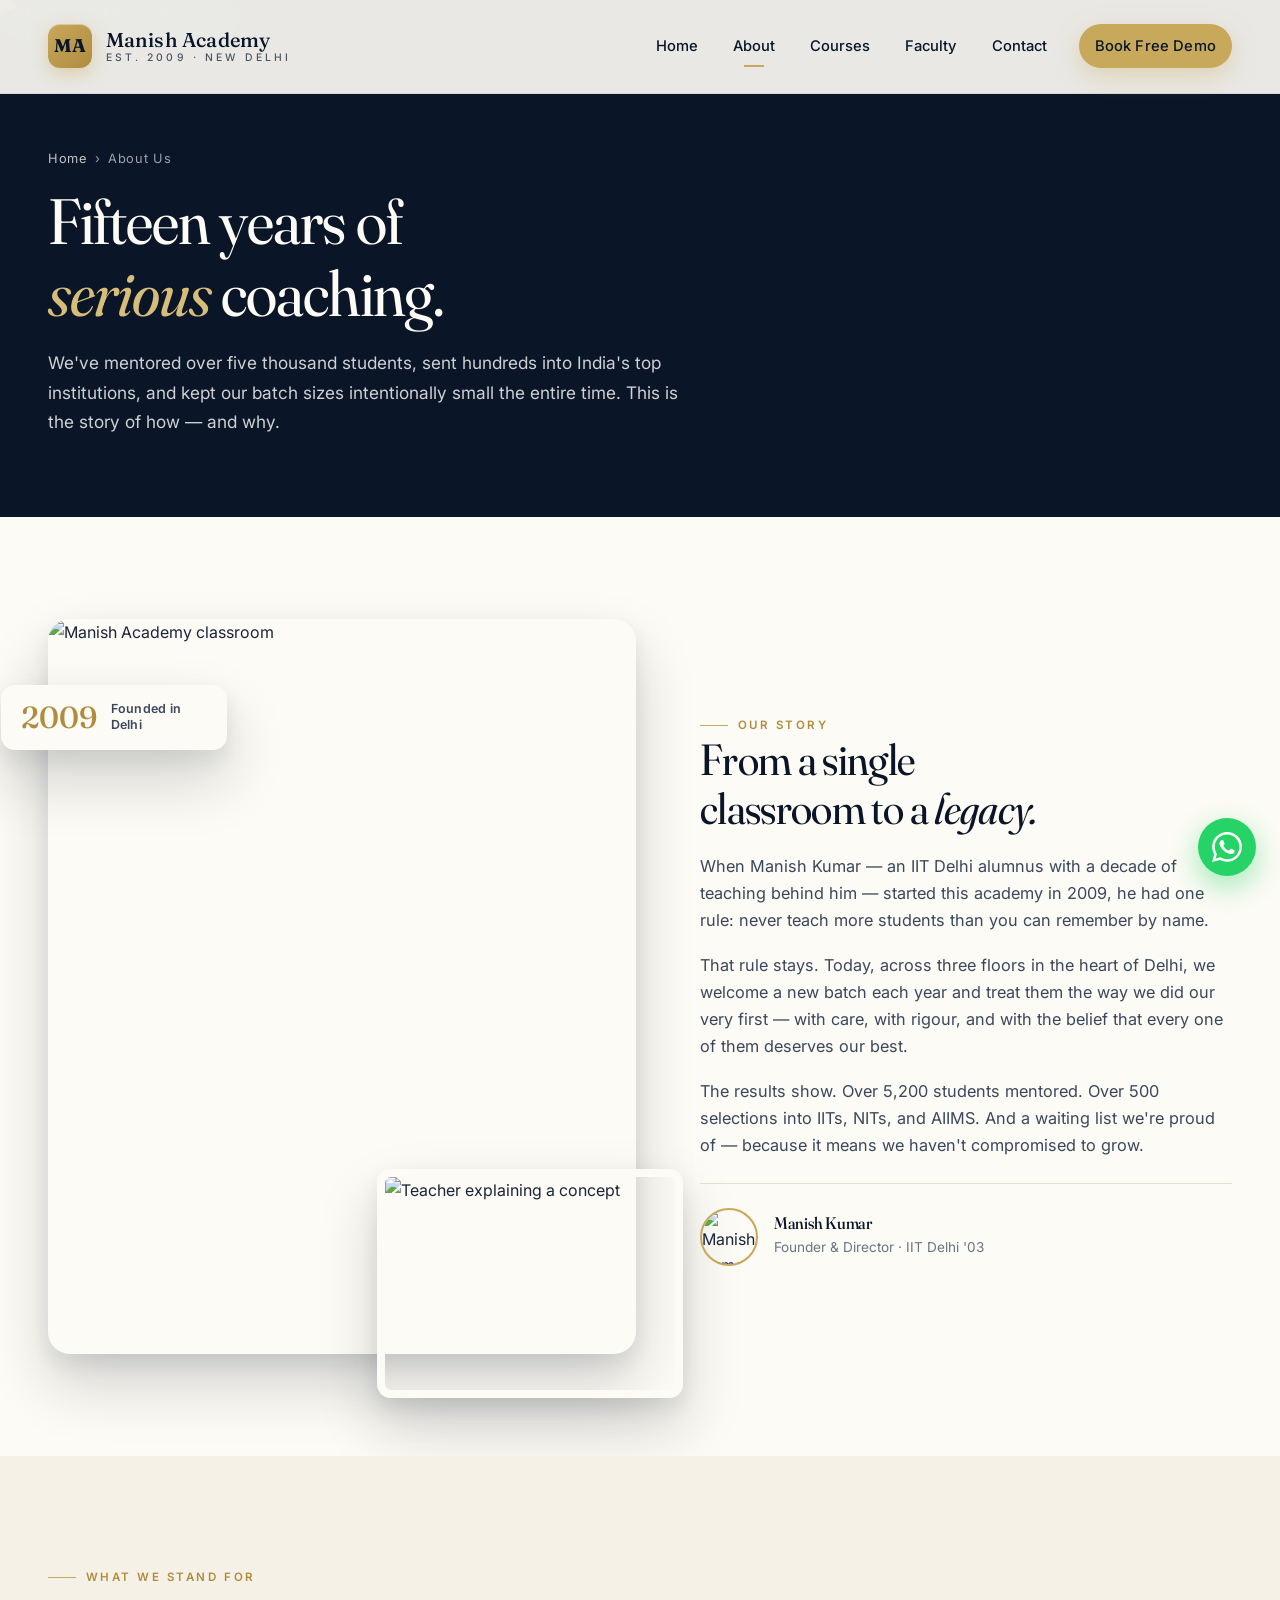
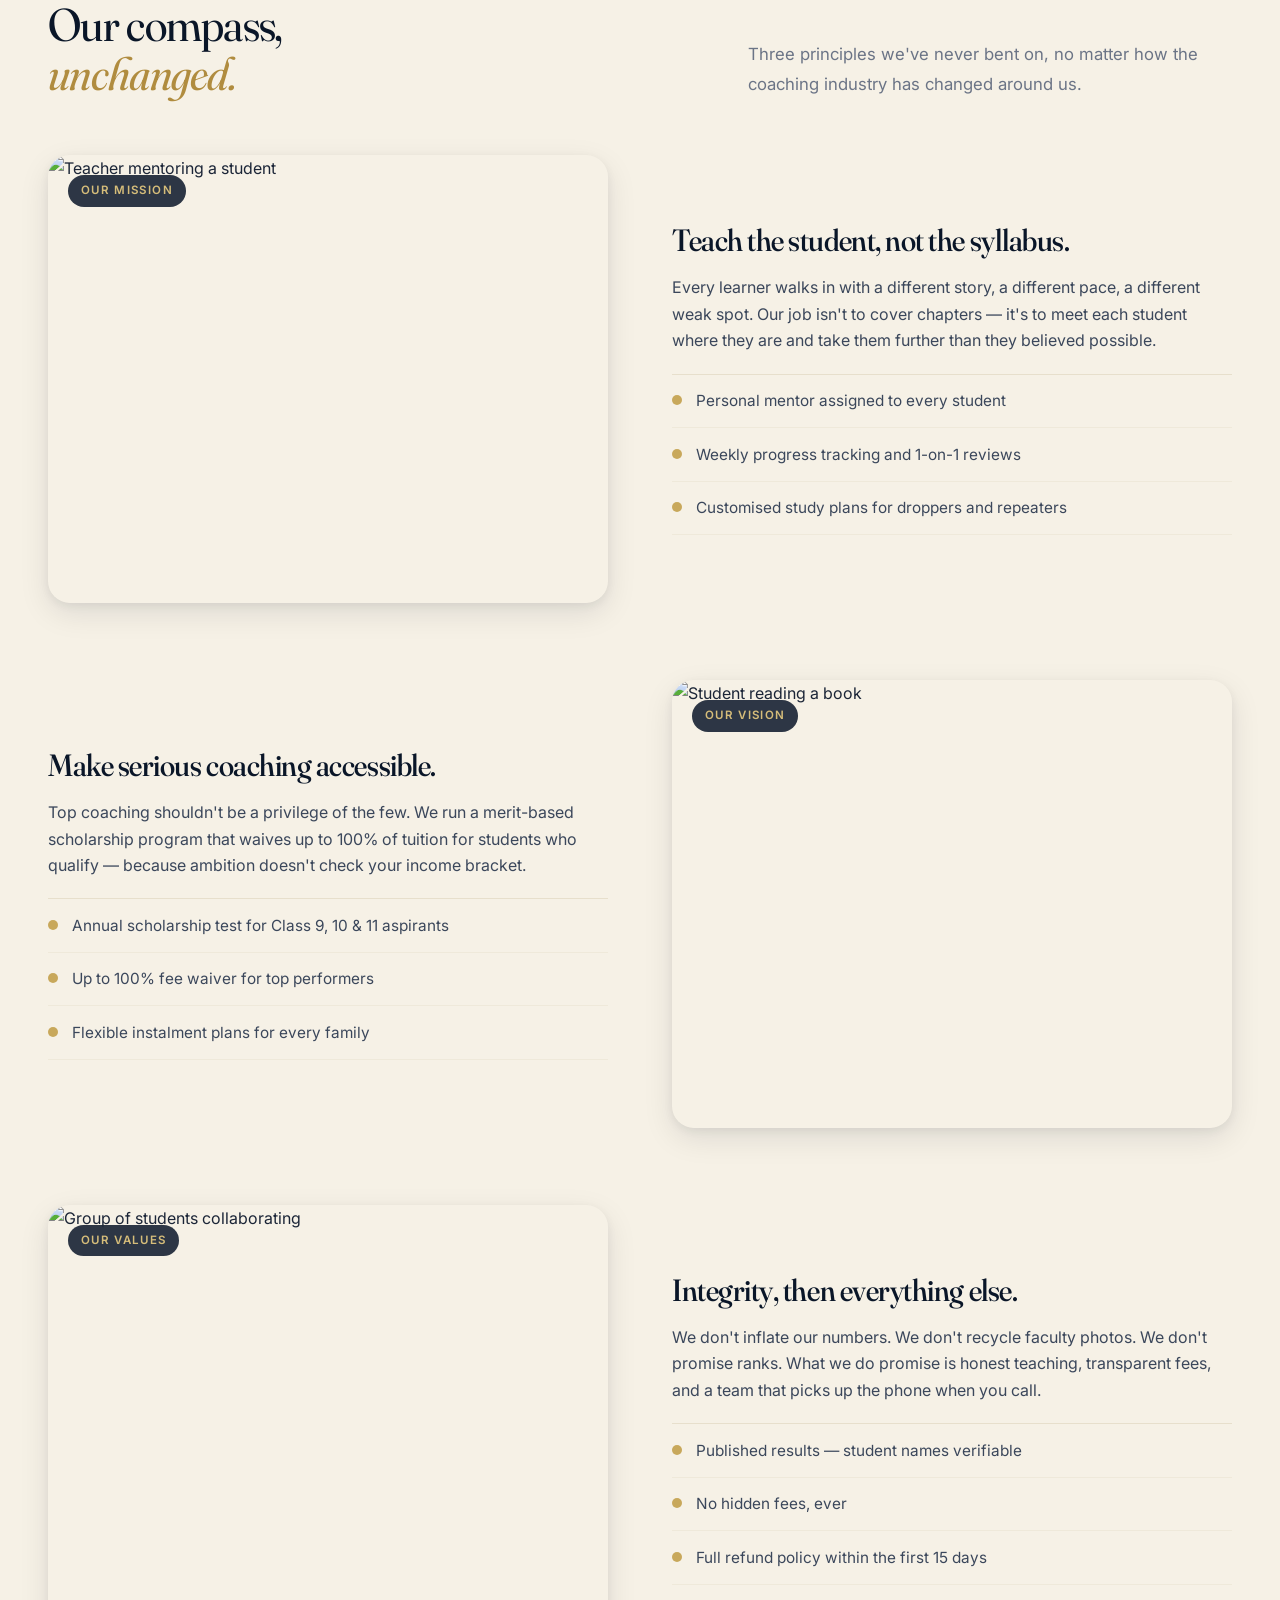
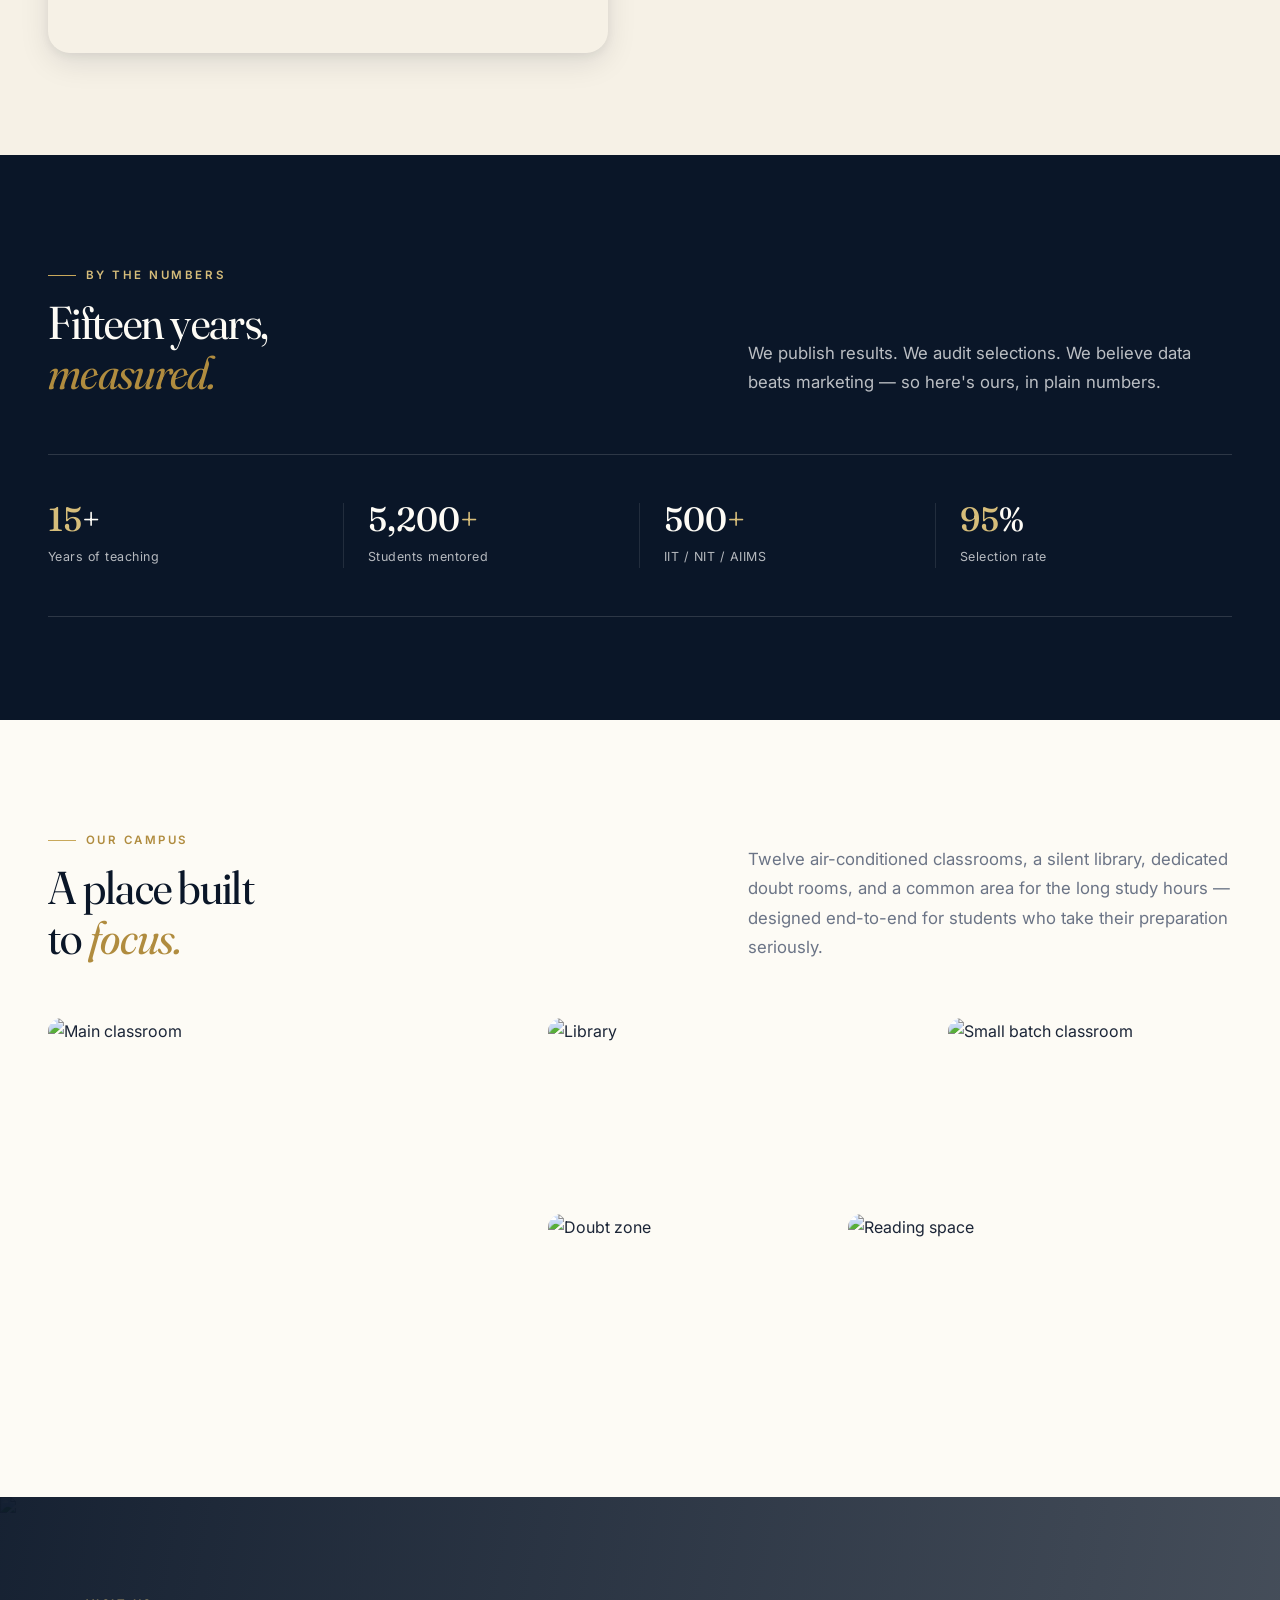
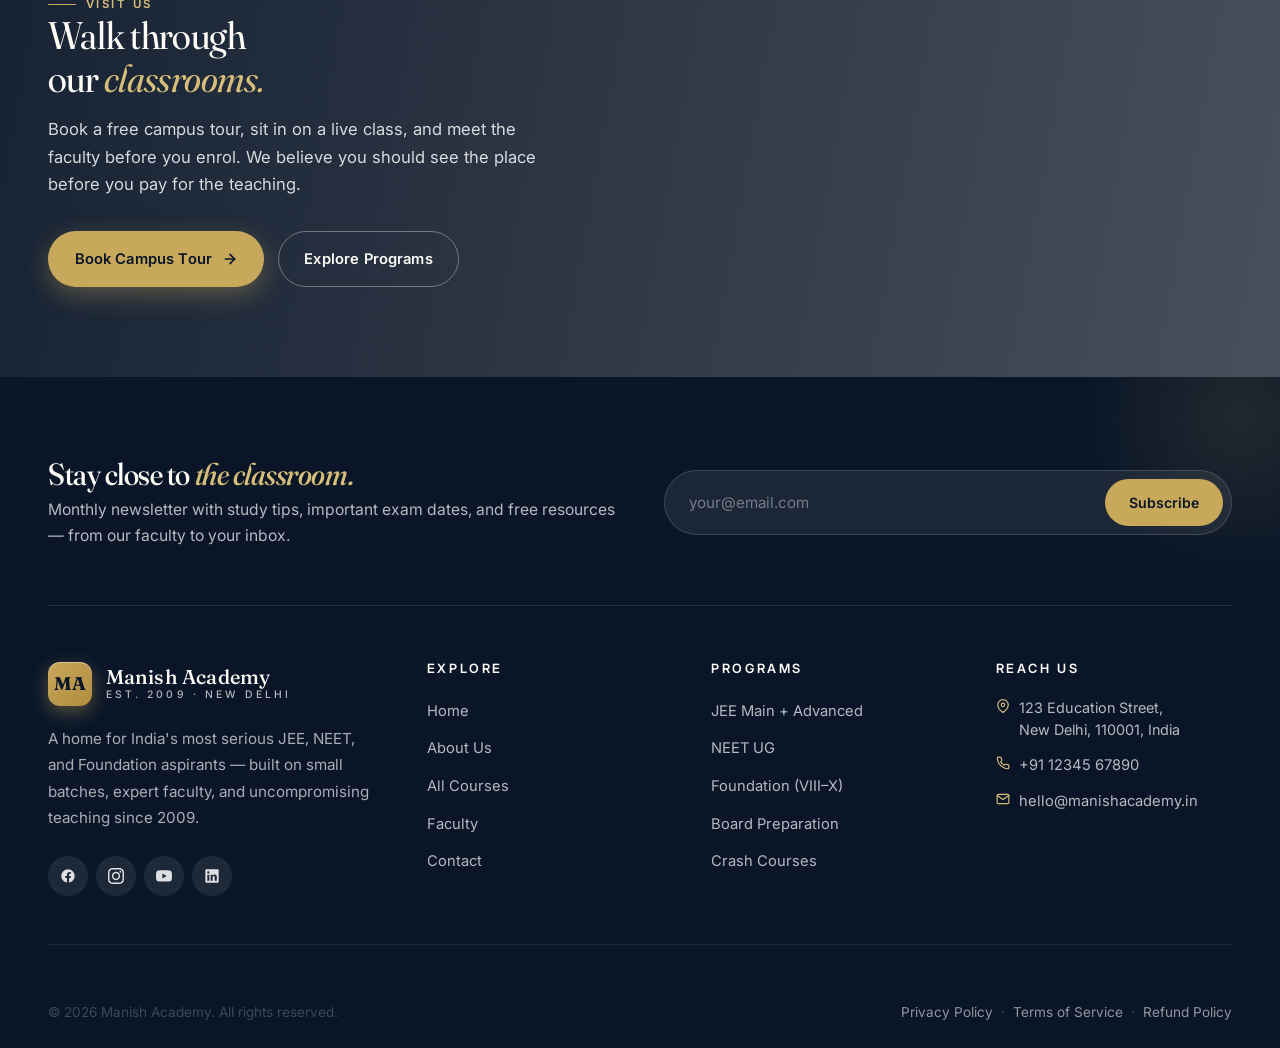
==== commit c4c916d9: "Redesign Manish Academy with premium editorial aesthetic Complete visual overhaul to look like a pro" ====
--- a/manish-academy/about.html
+++ b/manish-academy/about.html
@@ -3,254 +3,311 @@
 <head>
   <meta charset="UTF-8">
   <meta name="viewport" content="width=device-width, initial-scale=1">
-  <meta http-equiv="x-ua-compatible" content="ie=edge">
-  <title>About Us | Manish Academy</title>
-  <meta name="description" content="Learn about Manish Academy — our story, mission, vision, and the values that drive our commitment to student success.">
+  <title>About Us — Manish Academy</title>
+  <meta name="description" content="The story, mission, and people behind Manish Academy — a premier coaching institute for JEE, NEET, and Foundation since 2009.">
+  <meta name="theme-color" content="#0a1628">
   <link rel="preconnect" href="https://fonts.googleapis.com">
   <link rel="preconnect" href="https://fonts.gstatic.com" crossorigin>
-  <link href="https://fonts.googleapis.com/css2?family=Inter:wght@400;500;600;700&family=Poppins:wght@600;700;800&display=swap" rel="stylesheet">
+  <link rel="preconnect" href="https://images.unsplash.com">
+  <link href="https://fonts.googleapis.com/css2?family=Fraunces:ital,opsz,wght@0,9..144,300;0,9..144,400;0,9..144,500;0,9..144,600;1,9..144,300;1,9..144,400;1,9..144,500&family=Inter:wght@400;500;600;700&display=swap" rel="stylesheet">
   <link rel="stylesheet" href="assets/css/styles.css">
 </head>
 <body>
 
-  <!-- ========== Navbar ========== -->
+  <!-- ========== NAVBAR ========== -->
   <nav class="navbar" role="navigation" aria-label="Main navigation">
     <div class="container">
       <a class="nav-logo" href="index.html">
-        <span class="nav-logo-icon">MA</span>
-        <span>Manish Academy</span>
+        <span class="nav-logo-mark">MA</span>
+        <span class="nav-logo-text">Manish Academy<small>Est. 2009 · New Delhi</small></span>
       </a>
-      <button class="nav-toggle" aria-label="Toggle menu" aria-expanded="false">
-        <span></span>
-      </button>
+      <button class="nav-toggle" aria-label="Toggle menu" aria-expanded="false"><span></span></button>
       <ul class="nav-links">
         <li><a href="index.html" data-nav="index.html">Home</a></li>
         <li><a href="about.html" data-nav="about.html">About</a></li>
         <li><a href="courses.html" data-nav="courses.html">Courses</a></li>
         <li><a href="faculty.html" data-nav="faculty.html">Faculty</a></li>
         <li><a href="contact.html" data-nav="contact.html">Contact</a></li>
-        <li class="nav-cta"><a class="btn btn-primary" href="contact.html#contact-form">Enroll Now</a></li>
+        <li class="nav-cta"><a class="btn btn-gold btn-sm" href="contact.html#contact-form">Book Free Demo</a></li>
       </ul>
     </div>
   </nav>
 
-  <!-- ========== Page Hero ========== -->
+  <!-- ========== PAGE HERO ========== -->
   <header class="page-hero">
+    <div class="page-hero-media">
+      <img src="https://images.unsplash.com/photo-1523240795612-9a054b0db644?auto=format&fit=crop&w=1800&q=80" alt="Students at Manish Academy">
+    </div>
     <div class="container">
       <div class="breadcrumb">
         <a href="index.html">Home</a>
-        <span>&rsaquo;</span>
+        <span>›</span>
         <span>About Us</span>
       </div>
-      <h1>About Manish Academy</h1>
-      <p>For over 15 years, we've been shaping the dreams of aspiring engineers, doctors, and achievers through dedication, discipline, and excellence in education.</p>
+      <h1>Fifteen years of<br><em>serious</em> coaching.</h1>
+      <p>We've mentored over five thousand students, sent hundreds into India's top institutions, and kept our batch sizes intentionally small the entire time. This is the story of how — and why.</p>
     </div>
   </header>
 
-  <!-- ========== Story ========== -->
-  <section class="section">
-    <div class="container">
-      <div class="about-grid">
-        <div class="about-image reveal">
-          <div class="about-image-content">
-            <div class="about-image-icon">&#127891;</div>
-            <h3>Est. 2009</h3>
-            <p>Building futures, one student at a time</p>
-          </div>
-        </div>
-
-        <div class="about-content reveal delay-1">
-          <span class="section-tag">Our Story</span>
-          <h2>From a Small Classroom to a Trusted Institution</h2>
-          <p>Manish Academy was founded in 2009 by a team of passionate educators with one simple belief: every student deserves access to quality coaching that is both affordable and effective. What started as a small classroom of 15 students has grown into one of the most respected coaching institutes, having trained over 5,000 students across JEE, NEET, Foundation, and Board Exams.</p>
-          <p>Our approach combines rigorous academic training with mentorship, emotional support, and strategic exam preparation. We don't just teach subjects, we teach students how to think critically, solve problems independently, and stay motivated through their preparation journey.</p>
-
-          <div class="about-stats">
-            <div class="about-stat">
-              <span class="num">15+</span>
-              <span class="label">Years of teaching excellence</span>
+  <!-- ========== STORY ========== -->
+  <section class="section section-paper">
+    <div class="container">
+      <div class="story">
+        <div class="story-visual reveal">
+          <div class="main-img">
+            <img src="https://images.unsplash.com/photo-1524178232363-1fb2b075b655?auto=format&fit=crop&w=900&q=80" alt="Manish Academy classroom">
+          </div>
+          <div class="small-img">
+            <img src="https://images.unsplash.com/photo-1513258496099-48168024aec0?auto=format&fit=crop&w=800&q=80" alt="Teacher explaining a concept">
+          </div>
+          <div class="badge-card">
+            <span class="num">2009</span>
+            <span class="label">Founded in Delhi</span>
+          </div>
+        </div>
+
+        <div class="story-content reveal d1">
+          <span class="eyebrow">Our Story</span>
+          <h2>From a single<br>classroom to a <em>legacy.</em></h2>
+          <p>When Manish Kumar — an IIT Delhi alumnus with a decade of teaching behind him — started this academy in 2009, he had one rule: never teach more students than you can remember by name.</p>
+          <p>That rule stays. Today, across three floors in the heart of Delhi, we welcome a new batch each year and treat them the way we did our very first — with care, with rigour, and with the belief that every one of them deserves our best.</p>
+          <p>The results show. Over 5,200 students mentored. Over 500 selections into IITs, NITs, and AIIMS. And a waiting list we're proud of — because it means we haven't compromised to grow.</p>
+
+          <div class="signature">
+            <img src="https://images.unsplash.com/photo-1568602471122-7832951cc4c5?auto=format&fit=crop&w=200&q=80" alt="Manish Kumar">
+            <div>
+              <h5>Manish Kumar</h5>
+              <span>Founder &amp; Director · IIT Delhi '03</span>
             </div>
-            <div class="about-stat">
-              <span class="num">5,000+</span>
-              <span class="label">Students mentored</span>
-            </div>
-            <div class="about-stat">
-              <span class="num">500+</span>
-              <span class="label">IIT/NIT/AIIMS selections</span>
-            </div>
-            <div class="about-stat">
-              <span class="num">25+</span>
-              <span class="label">Expert faculty members</span>
-            </div>
-          </div>
-        </div>
-      </div>
-    </div>
-  </section>
-
-  <!-- ========== Mission & Vision ========== -->
-  <section class="section section-soft">
-    <div class="container">
-      <div class="section-header reveal">
-        <span class="section-tag">Purpose</span>
-        <h2 class="section-title">Our Mission &amp; Vision</h2>
-        <p class="section-subtitle">Guided by a clear purpose, we work every day to make quality education accessible to every ambitious learner.</p>
-      </div>
-
-      <div class="mv-grid">
-        <div class="mv-card reveal">
-          <div class="mv-card-icon">
-            <svg width="24" height="24" viewBox="0 0 24 24" fill="none" stroke="currentColor" stroke-width="2" stroke-linecap="round" stroke-linejoin="round"><circle cx="12" cy="12" r="10"/><circle cx="12" cy="12" r="6"/><circle cx="12" cy="12" r="2"/></svg>
-          </div>
-          <h3>Our Mission</h3>
-          <p>To empower every student with the knowledge, skills, and confidence needed to excel in competitive examinations and build a successful career. We're committed to personalized, affordable, and results-driven coaching for all.</p>
-        </div>
-
-        <div class="mv-card accent reveal delay-1">
-          <div class="mv-card-icon">
-            <svg width="24" height="24" viewBox="0 0 24 24" fill="none" stroke="currentColor" stroke-width="2" stroke-linecap="round" stroke-linejoin="round"><path d="M1 12s4-8 11-8 11 8 11 8-4 8-11 8-11-8-11-8z"/><circle cx="12" cy="12" r="3"/></svg>
-          </div>
-          <h3>Our Vision</h3>
-          <p>To be India's most trusted coaching institute — known for academic excellence, student-centric teaching, and lifelong learning outcomes. We envision a future where every deserving student has the opportunity to achieve their full potential.</p>
-        </div>
-
-        <div class="mv-card reveal delay-2">
-          <div class="mv-card-icon">
-            <svg width="24" height="24" viewBox="0 0 24 24" fill="none" stroke="currentColor" stroke-width="2" stroke-linecap="round" stroke-linejoin="round"><polyline points="20 6 9 17 4 12"/></svg>
-          </div>
-          <h3>Our Values</h3>
-          <p>Integrity, excellence, empathy, and innovation drive everything we do. We believe in transparent communication, continuous improvement, and creating a supportive environment where every learner can thrive and grow.</p>
-        </div>
-      </div>
-    </div>
-  </section>
-
-  <!-- ========== Why Choose Us ========== -->
-  <section class="section">
-    <div class="container">
-      <div class="section-header reveal">
-        <span class="section-tag">The Manish Advantage</span>
-        <h2 class="section-title">What Makes Us Different</h2>
-        <p class="section-subtitle">We go beyond textbooks to offer a holistic learning experience rooted in results, relationships, and real-world readiness.</p>
-      </div>
-
-      <div class="features-grid">
-        <div class="feature-card reveal">
-          <div class="feature-icon">
-            <svg width="24" height="24" viewBox="0 0 24 24" fill="none" stroke="currentColor" stroke-width="2" stroke-linecap="round" stroke-linejoin="round"><path d="M22 11.08V12a10 10 0 1 1-5.93-9.14"/><polyline points="22 4 12 14.01 9 11.01"/></svg>
-          </div>
-          <h3>Result-Oriented Teaching</h3>
-          <p>Every lesson is designed with the exam in mind. We focus on concepts that matter, patterns that repeat, and strategies that work.</p>
-        </div>
-
-        <div class="feature-card reveal delay-1">
-          <div class="feature-icon accent">
-            <svg width="24" height="24" viewBox="0 0 24 24" fill="none" stroke="currentColor" stroke-width="2" stroke-linecap="round" stroke-linejoin="round"><path d="M21 15a2 2 0 0 1-2 2H7l-4 4V5a2 2 0 0 1 2-2h14a2 2 0 0 1 2 2z"/></svg>
-          </div>
-          <h3>Individual Mentorship</h3>
-          <p>Every student is paired with a personal mentor who tracks progress, addresses challenges, and provides motivation throughout the journey.</p>
-        </div>
-
-        <div class="feature-card reveal delay-2">
-          <div class="feature-icon">
-            <svg width="24" height="24" viewBox="0 0 24 24" fill="none" stroke="currentColor" stroke-width="2" stroke-linecap="round" stroke-linejoin="round"><path d="M3 3v18h18"/><path d="M18.7 8l-5.1 5.2-2.8-2.7L7 14.3"/></svg>
-          </div>
-          <h3>Performance Analytics</h3>
-          <p>Detailed test reports and data-driven insights help students identify weak areas and track improvement week by week.</p>
-        </div>
-
-        <div class="feature-card reveal delay-3">
-          <div class="feature-icon accent">
-            <svg width="24" height="24" viewBox="0 0 24 24" fill="none" stroke="currentColor" stroke-width="2" stroke-linecap="round" stroke-linejoin="round"><path d="M12 2L2 7l10 5 10-5-10-5z"/><path d="M2 17l10 5 10-5"/><path d="M2 12l10 5 10-5"/></svg>
-          </div>
-          <h3>Comprehensive Material</h3>
-          <p>Printed books, e-content, recorded lectures, and a 20,000+ question bank — everything you need, all in one place.</p>
-        </div>
-      </div>
-    </div>
-  </section>
-
-  <!-- ========== CTA Strip ========== -->
+          </div>
+        </div>
+      </div>
+    </div>
+  </section>
+
+  <!-- ========== MISSION · VISION · VALUES ========== -->
+  <section class="section section-cream">
+    <div class="container">
+      <div class="section-head reveal">
+        <div>
+          <span class="eyebrow">What We Stand For</span>
+          <h2>Our compass,<br><em>unchanged.</em></h2>
+        </div>
+        <p class="head-lead">Three principles we've never bent on, no matter how the coaching industry has changed around us.</p>
+      </div>
+
+      <div class="feature-rows">
+        <div class="feature-row reveal">
+          <div class="f-media">
+            <img src="https://images.unsplash.com/photo-1434030216411-0b793f4b4173?auto=format&fit=crop&w=1200&q=80" alt="Teacher mentoring a student">
+            <span class="f-badge">Our Mission</span>
+          </div>
+          <div class="f-content">
+            <h3>Teach the student, not the syllabus.</h3>
+            <p>Every learner walks in with a different story, a different pace, a different weak spot. Our job isn't to cover chapters — it's to meet each student where they are and take them further than they believed possible.</p>
+            <ul class="f-list">
+              <li>Personal mentor assigned to every student</li>
+              <li>Weekly progress tracking and 1-on-1 reviews</li>
+              <li>Customised study plans for droppers and repeaters</li>
+            </ul>
+          </div>
+        </div>
+
+        <div class="feature-row reverse reveal">
+          <div class="f-media">
+            <img src="https://images.unsplash.com/photo-1532012197267-da84d127e765?auto=format&fit=crop&w=1200&q=80" alt="Student reading a book">
+            <span class="f-badge">Our Vision</span>
+          </div>
+          <div class="f-content">
+            <h3>Make serious coaching accessible.</h3>
+            <p>Top coaching shouldn't be a privilege of the few. We run a merit-based scholarship program that waives up to 100% of tuition for students who qualify — because ambition doesn't check your income bracket.</p>
+            <ul class="f-list">
+              <li>Annual scholarship test for Class 9, 10 &amp; 11 aspirants</li>
+              <li>Up to 100% fee waiver for top performers</li>
+              <li>Flexible instalment plans for every family</li>
+            </ul>
+          </div>
+        </div>
+
+        <div class="feature-row reveal">
+          <div class="f-media">
+            <img src="https://images.unsplash.com/photo-1522202176988-66273c2fd55f?auto=format&fit=crop&w=1200&q=80" alt="Group of students collaborating">
+            <span class="f-badge">Our Values</span>
+          </div>
+          <div class="f-content">
+            <h3>Integrity, then everything else.</h3>
+            <p>We don't inflate our numbers. We don't recycle faculty photos. We don't promise ranks. What we do promise is honest teaching, transparent fees, and a team that picks up the phone when you call.</p>
+            <ul class="f-list">
+              <li>Published results — student names verifiable</li>
+              <li>No hidden fees, ever</li>
+              <li>Full refund policy within the first 15 days</li>
+            </ul>
+          </div>
+        </div>
+      </div>
+    </div>
+  </section>
+
+  <!-- ========== NUMBERS ========== -->
+  <section class="section section-ink">
+    <div class="container">
+      <div class="section-head reveal">
+        <div>
+          <span class="eyebrow" style="color: var(--gold-400);">By the Numbers</span>
+          <h2>Fifteen years,<br><em>measured.</em></h2>
+        </div>
+        <p class="head-lead" style="color: rgba(255,255,255,0.72);">We publish results. We audit selections. We believe data beats marketing — so here's ours, in plain numbers.</p>
+      </div>
+
+      <div class="hero-metrics reveal" style="border-top: 1px solid rgba(255,255,255,0.14); border-bottom: 1px solid rgba(255,255,255,0.14); padding: 3rem 0;">
+        <div class="hero-metric">
+          <span class="num"><em>15</em>+</span>
+          <span class="label">Years of teaching</span>
+        </div>
+        <div class="hero-metric">
+          <span class="num">5,200<em>+</em></span>
+          <span class="label">Students mentored</span>
+        </div>
+        <div class="hero-metric">
+          <span class="num">500<em>+</em></span>
+          <span class="label">IIT / NIT / AIIMS</span>
+        </div>
+        <div class="hero-metric">
+          <span class="num"><em>95</em>%</span>
+          <span class="label">Selection rate</span>
+        </div>
+      </div>
+    </div>
+  </section>
+
+  <!-- ========== CAMPUS ========== -->
+  <section class="section section-paper">
+    <div class="container">
+      <div class="section-head reveal">
+        <div>
+          <span class="eyebrow">Our Campus</span>
+          <h2>A place built<br>to <em>focus.</em></h2>
+        </div>
+        <p class="head-lead">Twelve air-conditioned classrooms, a silent library, dedicated doubt rooms, and a common area for the long study hours — designed end-to-end for students who take their preparation seriously.</p>
+      </div>
+
+      <div class="gallery reveal">
+        <div class="gallery-tile t1">
+          <img src="https://images.unsplash.com/photo-1497486751825-1233686d5d80?auto=format&fit=crop&w=1400&q=80" alt="Main classroom">
+          <span class="caption">Main Lecture Hall · 120 seats</span>
+        </div>
+        <div class="gallery-tile t2">
+          <img src="https://images.unsplash.com/photo-1481627834876-b7833e8f5570?auto=format&fit=crop&w=800&q=80" alt="Library">
+          <span class="caption">Silent Library</span>
+        </div>
+        <div class="gallery-tile t3">
+          <img src="https://images.unsplash.com/photo-1516321318423-f06f85e504b3?auto=format&fit=crop&w=800&q=80" alt="Small batch classroom">
+          <span class="caption">Small Batch Room</span>
+        </div>
+        <div class="gallery-tile t4">
+          <img src="https://images.unsplash.com/photo-1588072432836-e10032774350?auto=format&fit=crop&w=800&q=80" alt="Doubt zone">
+          <span class="caption">Doubt Zone</span>
+        </div>
+        <div class="gallery-tile t5">
+          <img src="https://images.unsplash.com/photo-1571260899304-425eee4c7efc?auto=format&fit=crop&w=900&q=80" alt="Reading space">
+          <span class="caption">Reading Corner</span>
+        </div>
+      </div>
+    </div>
+  </section>
+
+  <!-- ========== CTA STRIP ========== -->
   <section class="cta-strip">
-    <div class="container">
-      <div class="reveal">
-        <h2>Join the Manish Academy Family</h2>
-        <p>Become part of a community that has helped thousands of students realize their academic dreams. Start your journey with us today.</p>
-        <div class="cta-buttons">
-          <a class="btn btn-accent" href="contact.html#contact-form">Book Free Counselling</a>
-          <a class="btn btn-white" href="courses.html">Explore Courses</a>
-        </div>
-      </div>
-    </div>
-  </section>
-
-  <!-- ========== Footer ========== -->
+    <div class="cta-media">
+      <img src="https://images.unsplash.com/photo-1519452575417-564c1401ecc0?auto=format&fit=crop&w=1800&q=80" alt="Student studying">
+    </div>
+    <div class="container reveal">
+      <span class="eyebrow" style="color: var(--gold-400);">Visit Us</span>
+      <h2>Walk through<br>our <em>classrooms.</em></h2>
+      <p>Book a free campus tour, sit in on a live class, and meet the faculty before you enrol. We believe you should see the place before you pay for the teaching.</p>
+      <div class="cta-buttons">
+        <a class="btn btn-gold" href="contact.html#contact-form">Book Campus Tour
+          <svg width="16" height="16" viewBox="0 0 24 24" fill="none" stroke="currentColor" stroke-width="2.5" stroke-linecap="round" stroke-linejoin="round"><line x1="5" y1="12" x2="19" y2="12"/><polyline points="12 5 19 12 12 19"/></svg>
+        </a>
+        <a class="btn btn-ghost-light" href="courses.html">Explore Programs</a>
+      </div>
+    </div>
+  </section>
+
+  <!-- ========== FOOTER (same as index) ========== -->
   <footer class="site-footer">
     <div class="container">
-      <div class="footer-grid">
+      <div class="footer-newsletter">
+        <div>
+          <h3>Stay close to <em>the classroom.</em></h3>
+          <p>Monthly newsletter with study tips, important exam dates, and free resources — from our faculty to your inbox.</p>
+        </div>
+        <form class="newsletter-form" novalidate>
+          <input type="email" placeholder="your@email.com" aria-label="Email address" required>
+          <button type="submit">Subscribe</button>
+        </form>
+      </div>
+
+      <div class="footer-main">
         <div class="footer-brand">
           <a class="nav-logo" href="index.html">
-            <span class="nav-logo-icon">MA</span>
-            <span>Manish Academy</span>
+            <span class="nav-logo-mark">MA</span>
+            <span class="nav-logo-text">Manish Academy<small>Est. 2009 · New Delhi</small></span>
           </a>
-          <p>A premier coaching institute dedicated to shaping the future of aspiring engineers, doctors, and achievers across India.</p>
+          <p>A home for India's most serious JEE, NEET, and Foundation aspirants — built on small batches, expert faculty, and uncompromising teaching since 2009.</p>
           <div class="footer-socials">
-            <a href="#" aria-label="Facebook">f</a>
-            <a href="#" aria-label="Instagram">Ig</a>
-            <a href="#" aria-label="YouTube">Yt</a>
-            <a href="#" aria-label="LinkedIn">in</a>
-          </div>
-        </div>
-
+            <a href="#" aria-label="Facebook"><svg viewBox="0 0 24 24" fill="currentColor"><path d="M12 2C6.5 2 2 6.5 2 12c0 5 3.7 9.1 8.4 9.9v-7H7.9V12h2.5V9.8c0-2.5 1.5-3.9 3.8-3.9 1.1 0 2.2.2 2.2.2v2.5h-1.3c-1.2 0-1.6.8-1.6 1.6V12h2.8l-.4 2.9h-2.3v7C18.3 21.1 22 17 22 12c0-5.5-4.5-10-10-10z"/></svg></a>
+            <a href="#" aria-label="Instagram"><svg viewBox="0 0 24 24" fill="currentColor"><path d="M12 2.2c3.2 0 3.6 0 4.8.1 1.2.1 1.8.2 2.2.4.6.2 1 .5 1.4.9.4.4.7.9.9 1.4.2.4.3 1 .4 2.2.1 1.2.1 1.6.1 4.8s0 3.6-.1 4.8c-.1 1.2-.2 1.8-.4 2.2-.2.6-.5 1-.9 1.4-.4.4-.9.7-1.4.9-.4.2-1 .3-2.2.4-1.2.1-1.6.1-4.8.1s-3.6 0-4.8-.1c-1.2-.1-1.8-.2-2.2-.4-.6-.2-1-.5-1.4-.9-.4-.4-.7-.9-.9-1.4-.2-.4-.3-1-.4-2.2-.1-1.2-.1-1.6-.1-4.8s0-3.6.1-4.8c.1-1.2.2-1.8.4-2.2.2-.6.5-1 .9-1.4.4-.4.9-.7 1.4-.9.4-.2 1-.3 2.2-.4 1.2-.1 1.6-.1 4.8-.1zM12 0C8.7 0 8.3 0 7.1.1 5.8.1 5 .3 4.2.6c-.8.3-1.5.7-2.2 1.4C1.3 2.7.9 3.4.6 4.2.3 5 .1 5.8.1 7.1 0 8.3 0 8.7 0 12s0 3.7.1 4.9c0 1.3.2 2.1.5 2.9.3.8.7 1.5 1.4 2.2.7.7 1.4 1.1 2.2 1.4.8.3 1.6.5 2.9.5C8.3 24 8.7 24 12 24s3.7 0 4.9-.1c1.3 0 2.1-.2 2.9-.5.8-.3 1.5-.7 2.2-1.4.7-.7 1.1-1.4 1.4-2.2.3-.8.5-1.6.5-2.9.1-1.2.1-1.6.1-4.9s0-3.7-.1-4.9c0-1.3-.2-2.1-.5-2.9-.3-.8-.7-1.5-1.4-2.2C21.3 1.3 20.6.9 19.8.6 19 .3 18.2.1 16.9.1 15.7 0 15.3 0 12 0zm0 5.8c-3.4 0-6.2 2.8-6.2 6.2s2.8 6.2 6.2 6.2 6.2-2.8 6.2-6.2-2.8-6.2-6.2-6.2zm0 10.2c-2.2 0-4-1.8-4-4s1.8-4 4-4 4 1.8 4 4-1.8 4-4 4zm7.8-10.4c0 .8-.6 1.4-1.4 1.4-.8 0-1.4-.6-1.4-1.4 0-.8.6-1.4 1.4-1.4.8 0 1.4.6 1.4 1.4z"/></svg></a>
+            <a href="#" aria-label="YouTube"><svg viewBox="0 0 24 24" fill="currentColor"><path d="M23.5 6.2c-.3-1-1-1.8-2-2.1C19.6 3.5 12 3.5 12 3.5s-7.6 0-9.5.6c-1 .3-1.8 1.1-2 2.1C0 8.1 0 12 0 12s0 3.9.5 5.8c.3 1 1 1.8 2 2.1 1.9.5 9.5.5 9.5.5s7.6 0 9.5-.5c1-.3 1.8-1.1 2-2.1.5-1.9.5-5.8.5-5.8s0-3.9-.5-5.8zM9.6 15.6V8.4l6.4 3.6-6.4 3.6z"/></svg></a>
+            <a href="#" aria-label="LinkedIn"><svg viewBox="0 0 24 24" fill="currentColor"><path d="M20.5 2h-17A1.5 1.5 0 002 3.5v17A1.5 1.5 0 003.5 22h17a1.5 1.5 0 001.5-1.5v-17A1.5 1.5 0 0020.5 2zM8 19H5v-9h3zM6.5 8.3A1.8 1.8 0 118.3 6.5 1.8 1.8 0 016.5 8.3zM19 19h-3v-4.6c0-1.1 0-2.5-1.5-2.5S13 13.1 13 14.4V19h-3v-9h2.9v1.3a3.1 3.1 0 012.8-1.5c3 0 3.6 2 3.6 4.5z"/></svg></a>
+          </div>
+        </div>
         <div class="footer-col">
           <h5>Explore</h5>
           <ul>
             <li><a href="index.html">Home</a></li>
             <li><a href="about.html">About Us</a></li>
-            <li><a href="courses.html">Courses</a></li>
+            <li><a href="courses.html">All Courses</a></li>
             <li><a href="faculty.html">Faculty</a></li>
             <li><a href="contact.html">Contact</a></li>
           </ul>
         </div>
-
         <div class="footer-col">
           <h5>Programs</h5>
           <ul>
             <li><a href="courses.html">JEE Main + Advanced</a></li>
             <li><a href="courses.html">NEET UG</a></li>
-            <li><a href="courses.html">Foundation Course</a></li>
-            <li><a href="courses.html">Board Exam Prep</a></li>
+            <li><a href="courses.html">Foundation (VIII–X)</a></li>
+            <li><a href="courses.html">Board Preparation</a></li>
             <li><a href="courses.html">Crash Courses</a></li>
           </ul>
         </div>
-
         <div class="footer-col">
           <h5>Reach Us</h5>
           <div class="footer-contact-item">
-            <span class="icon">&#9742;</span>
+            <span class="ic"><svg width="14" height="14" viewBox="0 0 24 24" fill="none" stroke="currentColor" stroke-width="2" stroke-linecap="round" stroke-linejoin="round"><path d="M21 10c0 7-9 13-9 13s-9-6-9-13a9 9 0 0 1 18 0z"/><circle cx="12" cy="10" r="3"/></svg></span>
+            <span>123 Education Street,<br>New Delhi, 110001, India</span>
+          </div>
+          <div class="footer-contact-item">
+            <span class="ic"><svg width="14" height="14" viewBox="0 0 24 24" fill="none" stroke="currentColor" stroke-width="2" stroke-linecap="round" stroke-linejoin="round"><path d="M22 16.92v3a2 2 0 0 1-2.18 2 19.79 19.79 0 0 1-8.63-3.07 19.5 19.5 0 0 1-6-6 19.79 19.79 0 0 1-3.07-8.67A2 2 0 0 1 4.11 2h3a2 2 0 0 1 2 1.72 12.84 12.84 0 0 0 .7 2.81 2 2 0 0 1-.45 2.11L8.09 9.91a16 16 0 0 0 6 6l1.27-1.27a2 2 0 0 1 2.11-.45 12.84 12.84 0 0 0 2.81.7A2 2 0 0 1 22 16.92z"/></svg></span>
             <a href="tel:+911234567890">+91 12345 67890</a>
           </div>
           <div class="footer-contact-item">
-            <span class="icon">&#9993;</span>
-            <a href="mailto:info@manishacademy.com">info@manishacademy.com</a>
-          </div>
-          <div class="footer-contact-item">
-            <span class="icon">&#9873;</span>
-            <span>123 Education Street,<br>New Delhi, 110001, India</span>
+            <span class="ic"><svg width="14" height="14" viewBox="0 0 24 24" fill="none" stroke="currentColor" stroke-width="2" stroke-linecap="round" stroke-linejoin="round"><path d="M4 4h16c1.1 0 2 .9 2 2v12c0 1.1-.9 2-2 2H4c-1.1 0-2-.9-2-2V6c0-1.1.9-2 2-2z"/><polyline points="22,6 12,13 2,6"/></svg></span>
+            <a href="mailto:hello@manishacademy.in">hello@manishacademy.in</a>
           </div>
         </div>
       </div>
 
       <div class="footer-bottom">
         <p>&copy; <span id="year">2026</span> Manish Academy. All rights reserved.</p>
-        <p><a href="#">Privacy Policy</a> &nbsp;&middot;&nbsp; <a href="#">Terms of Service</a></p>
+        <p><a href="#">Privacy Policy</a> &nbsp;·&nbsp; <a href="#">Terms of Service</a> &nbsp;·&nbsp; <a href="#">Refund Policy</a></p>
       </div>
     </div>
   </footer>
 
-  <!-- WhatsApp Float -->
-  <a class="whatsapp-float" href="https://wa.me/911234567890?text=Hi%20Manish%20Academy%2C%20I%20want%20to%20know%20more%20about%20your%20courses" target="_blank" rel="noopener" aria-label="Chat on WhatsApp">
-    <svg viewBox="0 0 24 24" fill="#fff" xmlns="http://www.w3.org/2000/svg"><path d="M17.472 14.382c-.297-.149-1.758-.867-2.03-.967-.273-.099-.471-.148-.67.15-.197.297-.767.966-.94 1.164-.173.199-.347.223-.644.075-.297-.15-1.255-.463-2.39-1.475-.883-.788-1.48-1.761-1.653-2.059-.173-.297-.018-.458.13-.606.134-.133.298-.347.446-.52.149-.174.198-.298.298-.497.099-.198.05-.371-.025-.52-.075-.149-.669-1.612-.916-2.207-.242-.579-.487-.5-.669-.51-.173-.008-.371-.01-.57-.01-.198 0-.52.074-.792.372-.272.297-1.04 1.016-1.04 2.479 0 1.462 1.065 2.875 1.213 3.074.149.198 2.096 3.2 5.077 4.487.709.306 1.262.489 1.694.625.712.227 1.36.195 1.871.118.571-.085 1.758-.719 2.006-1.413.248-.694.248-1.289.173-1.413-.074-.124-.272-.198-.57-.347m-5.421 7.403h-.004a9.87 9.87 0 0 1-5.031-1.378l-.361-.214-3.741.982.998-3.648-.235-.374a9.86 9.86 0 0 1-1.51-5.26c.001-5.45 4.436-9.884 9.888-9.884 2.64 0 5.122 1.03 6.988 2.898a9.825 9.825 0 0 1 2.893 6.994c-.003 5.45-4.437 9.884-9.885 9.884m8.413-18.297A11.815 11.815 0 0 0 12.05 0C5.495 0 .16 5.335.157 11.892c0 2.096.547 4.142 1.588 5.945L.057 24l6.305-1.654a11.882 11.882 0 0 0 5.683 1.448h.005c6.554 0 11.89-5.335 11.893-11.893a11.821 11.821 0 0 0-3.48-8.413z"/></svg>
+  <a class="whatsapp-float" href="https://wa.me/911234567890?text=Hi%20Manish%20Academy%2C%20I%27d%20like%20to%20book%20a%20free%20demo" target="_blank" rel="noopener" aria-label="Chat on WhatsApp">
+    <svg viewBox="0 0 24 24" fill="#fff"><path d="M17.472 14.382c-.297-.149-1.758-.867-2.03-.967-.273-.099-.471-.148-.67.15-.197.297-.767.966-.94 1.164-.173.199-.347.223-.644.075-.297-.15-1.255-.463-2.39-1.475-.883-.788-1.48-1.761-1.653-2.059-.173-.297-.018-.458.13-.606.134-.133.298-.347.446-.52.149-.174.198-.298.298-.497.099-.198.05-.371-.025-.52-.075-.149-.669-1.612-.916-2.207-.242-.579-.487-.5-.669-.51-.173-.008-.371-.01-.57-.01-.198 0-.52.074-.792.372-.272.297-1.04 1.016-1.04 2.479 0 1.462 1.065 2.875 1.213 3.074.149.198 2.096 3.2 5.077 4.487.709.306 1.262.489 1.694.625.712.227 1.36.195 1.871.118.571-.085 1.758-.719 2.006-1.413.248-.694.248-1.289.173-1.413-.074-.124-.272-.198-.57-.347m-5.421 7.403h-.004a9.87 9.87 0 0 1-5.031-1.378l-.361-.214-3.741.982.998-3.648-.235-.374a9.86 9.86 0 0 1-1.51-5.26c.001-5.45 4.436-9.884 9.888-9.884 2.64 0 5.122 1.03 6.988 2.898a9.825 9.825 0 0 1 2.893 6.994c-.003 5.45-4.437 9.884-9.885 9.884m8.413-18.297A11.815 11.815 0 0 0 12.05 0C5.495 0 .16 5.335.157 11.892c0 2.096.547 4.142 1.588 5.945L.057 24l6.305-1.654a11.882 11.882 0 0 0 5.683 1.448h.005c6.554 0 11.89-5.335 11.893-11.893a11.821 11.821 0 0 0-3.48-8.413z"/></svg>
   </a>
 
   <script src="assets/js/main.js"></script>
--- a/manish-academy/assets/css/styles.css
+++ b/manish-academy/assets/css/styles.css
@@ -1,1292 +1,1891 @@
 /* ==========================================================================
-   Manish Academy - Coaching Institute
-   Main Stylesheet
+   Manish Academy — Premium Coaching Institute
+   Editorial, image-driven redesign
    ========================================================================== */
 
-/* ---- CSS Reset & Base ---- */
+/* ---------- Reset ---------- */
 *, *::before, *::after { box-sizing: border-box; margin: 0; padding: 0; }
-
+html { scroll-behavior: smooth; -webkit-text-size-adjust: 100%; }
+
+/* ---------- Design tokens ---------- */
 :root {
-  --primary: #1e3a8a;        /* Deep blue */
-  --primary-dark: #1e2a5e;
-  --primary-light: #3b5bdb;
-  --accent: #f59e0b;         /* Warm amber */
-  --accent-dark: #d97706;
-  --text: #1f2937;
-  --text-light: #6b7280;
-  --text-muted: #9ca3af;
-  --bg: #ffffff;
-  --bg-soft: #f8fafc;
-  --bg-alt: #eef2ff;
-  --border: #e5e7eb;
-  --success: #10b981;
-  --danger: #ef4444;
-  --shadow-sm: 0 1px 3px rgba(0,0,0,0.06), 0 1px 2px rgba(0,0,0,0.04);
-  --shadow-md: 0 4px 14px rgba(30, 58, 138, 0.08), 0 2px 6px rgba(0,0,0,0.04);
-  --shadow-lg: 0 20px 40px rgba(30, 58, 138, 0.12), 0 8px 16px rgba(0,0,0,0.05);
-  --radius: 12px;
-  --radius-lg: 20px;
-  --container: 1200px;
-  --transition: 0.25s cubic-bezier(.4,0,.2,1);
-}
-
-html { scroll-behavior: smooth; -webkit-text-size-adjust: 100%; }
-
+  /* Ink (deep navy) */
+  --ink-900: #0a1628;
+  --ink-800: #10223d;
+  --ink-700: #1a2b4a;
+  --ink-600: #243858;
+
+  /* Gold (warm premium) */
+  --gold-500: #c8a85b;
+  --gold-600: #b08c3f;
+  --gold-400: #d6bd7a;
+  --gold-50:  #f5ecd0;
+
+  /* Cream / paper backgrounds */
+  --cream:    #f6f1e6;
+  --cream-2:  #efe7d4;
+  --paper:    #fdfbf5;
+  --white:    #ffffff;
+
+  /* Text */
+  --text:       #1b2537;
+  --text-soft:  #3b475b;
+  --text-muted: #6b7486;
+  --text-light: #9aa2b0;
+  --line:       #e7dfcc;
+  --line-soft:  #efe9da;
+
+  /* Semantic */
+  --success: #15803d;
+  --danger:  #b91c1c;
+
+  /* Radii & shadows */
+  --r-sm: 8px;
+  --r-md: 14px;
+  --r-lg: 22px;
+  --r-xl: 32px;
+  --shadow-1: 0 2px 8px rgba(10, 22, 40, 0.06);
+  --shadow-2: 0 10px 30px rgba(10, 22, 40, 0.10), 0 3px 10px rgba(10, 22, 40, 0.06);
+  --shadow-3: 0 30px 60px rgba(10, 22, 40, 0.18), 0 10px 20px rgba(10, 22, 40, 0.08);
+
+  /* Motion */
+  --ease: cubic-bezier(.22, .68, 0, 1);
+  --t-fast: 0.2s var(--ease);
+  --t: 0.35s var(--ease);
+  --t-slow: 0.6s var(--ease);
+
+  /* Layout */
+  --container: 1240px;
+  --gutter: 1.75rem;
+}
+
+/* ---------- Base typography ---------- */
 body {
   font-family: 'Inter', -apple-system, BlinkMacSystemFont, 'Segoe UI', Roboto, sans-serif;
   color: var(--text);
-  background: var(--bg);
-  line-height: 1.6;
+  background: var(--paper);
+  line-height: 1.65;
+  font-size: 16px;
   -webkit-font-smoothing: antialiased;
   -moz-osx-font-smoothing: grayscale;
-}
-
-img { max-width: 100%; height: auto; display: block; }
-a { color: var(--primary); text-decoration: none; transition: color var(--transition); }
-a:hover { color: var(--primary-light); }
-button { font-family: inherit; cursor: pointer; border: none; background: none; }
-
-h1, h2, h3, h4, h5, h6 {
-  font-family: 'Poppins', 'Inter', sans-serif;
-  font-weight: 700;
-  line-height: 1.25;
-  color: var(--text);
-  letter-spacing: -0.02em;
-}
-
+  text-rendering: optimizeLegibility;
+}
+
+h1, h2, h3, h4, h5, h6, .display {
+  font-family: 'Fraunces', 'Playfair Display', Georgia, serif;
+  font-weight: 500;
+  line-height: 1.12;
+  letter-spacing: -0.015em;
+  color: var(--ink-900);
+  font-variation-settings: "opsz" 144, "SOFT" 30;
+}
+
+h1 { font-size: clamp(2.4rem, 5vw, 4.2rem); font-weight: 400; }
+h2 { font-size: clamp(1.9rem, 3.4vw, 3rem); font-weight: 400; }
+h3 { font-size: clamp(1.3rem, 1.8vw, 1.6rem); font-weight: 500; }
+h4 { font-size: 1.1rem; font-weight: 600; }
+
+p  { color: var(--text-soft); }
+a  { color: var(--ink-800); text-decoration: none; transition: color var(--t-fast); }
+a:hover { color: var(--gold-600); }
+
+img, svg, video { max-width: 100%; display: block; }
+img { height: auto; }
+
+button { font: inherit; cursor: pointer; background: none; border: 0; color: inherit; }
+
+/* ---------- Layout helpers ---------- */
 .container {
   width: 100%;
   max-width: var(--container);
   margin: 0 auto;
-  padding: 0 1.5rem;
-}
+  padding: 0 var(--gutter);
+}
+.container-narrow { max-width: 920px; margin: 0 auto; padding: 0 var(--gutter); }
+.eyebrow {
+  display: inline-flex;
+  align-items: center;
+  gap: 0.6rem;
+  font-family: 'Inter', sans-serif;
+  font-size: 0.72rem;
+  font-weight: 600;
+  letter-spacing: 0.22em;
+  text-transform: uppercase;
+  color: var(--gold-600);
+}
+.eyebrow::before {
+  content: '';
+  display: inline-block;
+  width: 28px;
+  height: 1px;
+  background: var(--gold-500);
+}
+.eyebrow.center::before { display: none; }
+
+.lead {
+  font-size: 1.08rem;
+  color: var(--text-soft);
+  line-height: 1.75;
+  max-width: 60ch;
+}
+
+.display-serif {
+  font-family: 'Fraunces', serif;
+  font-style: italic;
+  font-weight: 400;
+  color: var(--gold-600);
+}
+
+/* ---------- Buttons ---------- */
+.btn {
+  position: relative;
+  display: inline-flex;
+  align-items: center;
+  justify-content: center;
+  gap: 0.6rem;
+  padding: 0.95rem 1.6rem;
+  font-family: 'Inter', sans-serif;
+  font-weight: 600;
+  font-size: 0.92rem;
+  letter-spacing: 0.01em;
+  border-radius: 999px;
+  border: 1.5px solid transparent;
+  transition: all var(--t);
+  cursor: pointer;
+  white-space: nowrap;
+  text-decoration: none;
+}
+.btn svg { transition: transform var(--t-fast); }
+.btn:hover svg { transform: translateX(3px); }
+
+.btn-primary {
+  background: var(--ink-900);
+  color: var(--paper);
+  box-shadow: 0 8px 24px rgba(10, 22, 40, 0.25);
+}
+.btn-primary:hover {
+  background: var(--ink-800);
+  color: var(--paper);
+  transform: translateY(-2px);
+  box-shadow: 0 14px 34px rgba(10, 22, 40, 0.32);
+}
+.btn-gold {
+  background: var(--gold-500);
+  color: var(--ink-900);
+  box-shadow: 0 8px 24px rgba(200, 168, 91, 0.35);
+}
+.btn-gold:hover {
+  background: var(--gold-600);
+  color: var(--ink-900);
+  transform: translateY(-2px);
+  box-shadow: 0 14px 34px rgba(200, 168, 91, 0.45);
+}
+.btn-ghost {
+  background: transparent;
+  color: var(--ink-900);
+  border-color: rgba(10, 22, 40, 0.2);
+}
+.btn-ghost:hover {
+  border-color: var(--ink-900);
+  color: var(--ink-900);
+}
+.btn-ghost-light {
+  background: transparent;
+  color: var(--paper);
+  border-color: rgba(255, 255, 255, 0.35);
+}
+.btn-ghost-light:hover {
+  background: rgba(255, 255, 255, 0.1);
+  color: var(--paper);
+  border-color: rgba(255, 255, 255, 0.6);
+}
+.btn-sm {
+  padding: 0.7rem 1.2rem;
+  font-size: 0.85rem;
+}
+.link-arrow {
+  display: inline-flex;
+  align-items: center;
+  gap: 0.5rem;
+  font-weight: 600;
+  color: var(--ink-900);
+  border-bottom: 1px solid rgba(10, 22, 40, 0.2);
+  padding-bottom: 2px;
+  transition: color var(--t-fast), border-color var(--t-fast);
+}
+.link-arrow:hover {
+  color: var(--gold-600);
+  border-color: var(--gold-500);
+}
+.link-arrow svg { transition: transform var(--t-fast); }
+.link-arrow:hover svg { transform: translateX(4px); }
 
 /* ==========================================================================
-   Buttons
-   ========================================================================== */
-.btn {
-  display: inline-flex;
-  align-items: center;
-  justify-content: center;
-  gap: 0.5rem;
-  padding: 0.85rem 1.75rem;
-  border-radius: 50px;
-  font-weight: 600;
-  font-size: 0.95rem;
-  transition: transform var(--transition), box-shadow var(--transition), background var(--transition), color var(--transition);
-  border: 2px solid transparent;
-  white-space: nowrap;
-  cursor: pointer;
-}
-.btn-primary {
-  background: var(--primary);
-  color: #fff;
-  box-shadow: 0 6px 20px rgba(30, 58, 138, 0.28);
-}
-.btn-primary:hover {
-  background: var(--primary-dark);
-  color: #fff;
-  transform: translateY(-2px);
-  box-shadow: 0 10px 28px rgba(30, 58, 138, 0.35);
-}
-.btn-accent {
-  background: var(--accent);
-  color: #fff;
-  box-shadow: 0 6px 20px rgba(245, 158, 11, 0.35);
-}
-.btn-accent:hover {
-  background: var(--accent-dark);
-  color: #fff;
-  transform: translateY(-2px);
-  box-shadow: 0 10px 28px rgba(245, 158, 11, 0.45);
-}
-.btn-outline {
-  background: transparent;
-  color: var(--primary);
-  border-color: var(--primary);
-}
-.btn-outline:hover {
-  background: var(--primary);
-  color: #fff;
-  transform: translateY(-2px);
-}
-.btn-white {
-  background: #fff;
-  color: var(--primary);
-}
-.btn-white:hover {
-  background: #f1f5f9;
-  transform: translateY(-2px);
-  color: var(--primary);
-}
-
-/* ==========================================================================
-   Navbar
+   NAVBAR
    ========================================================================== */
 .navbar {
-  position: sticky;
+  position: fixed;
   top: 0;
+  left: 0;
+  right: 0;
   z-index: 100;
-  background: rgba(255,255,255,0.97);
-  backdrop-filter: blur(10px);
-  border-bottom: 1px solid rgba(0,0,0,0.06);
-  transition: box-shadow var(--transition);
-}
-.navbar.scrolled { box-shadow: 0 2px 20px rgba(0,0,0,0.08); }
+  transition: background var(--t), border-color var(--t), box-shadow var(--t), padding var(--t);
+  padding: 0.4rem 0;
+  border-bottom: 1px solid transparent;
+}
 .navbar .container {
   display: flex;
   align-items: center;
   justify-content: space-between;
-  height: 72px;
-}
+  height: 80px;
+}
+
+/* Transparent variant (over dark hero) */
+.navbar.is-transparent { background: transparent; }
+.navbar.is-transparent .nav-logo-text,
+.navbar.is-transparent .nav-links a { color: var(--paper); }
+.navbar.is-transparent .nav-links a:hover { color: var(--gold-400); }
+.navbar.is-transparent .nav-links a.active { color: var(--gold-400); }
+.navbar.is-transparent .nav-toggle { color: var(--paper); }
+.navbar.is-transparent .nav-toggle span,
+.navbar.is-transparent .nav-toggle span::before,
+.navbar.is-transparent .nav-toggle span::after { background: var(--paper); }
+
+/* Scrolled / solid state */
+.navbar.scrolled,
+.navbar:not(.is-transparent) {
+  background: rgba(253, 251, 245, 0.92);
+  backdrop-filter: saturate(180%) blur(14px);
+  -webkit-backdrop-filter: saturate(180%) blur(14px);
+  border-bottom-color: rgba(10, 22, 40, 0.08);
+}
+.navbar.scrolled .nav-logo-text,
+.navbar:not(.is-transparent) .nav-logo-text,
+.navbar.scrolled .nav-links a,
+.navbar:not(.is-transparent) .nav-links a { color: var(--ink-900); }
+.navbar.scrolled .nav-toggle,
+.navbar:not(.is-transparent) .nav-toggle { color: var(--ink-900); }
+.navbar.scrolled .nav-toggle span,
+.navbar.scrolled .nav-toggle span::before,
+.navbar.scrolled .nav-toggle span::after,
+.navbar:not(.is-transparent) .nav-toggle span,
+.navbar:not(.is-transparent) .nav-toggle span::before,
+.navbar:not(.is-transparent) .nav-toggle span::after { background: var(--ink-900); }
+
 .nav-logo {
-  display: flex;
-  align-items: center;
-  gap: 0.6rem;
-  font-family: 'Poppins', sans-serif;
+  display: inline-flex;
+  align-items: center;
+  gap: 0.85rem;
+  color: inherit;
+}
+.nav-logo-mark {
+  width: 44px;
+  height: 44px;
+  border-radius: 12px;
+  background: linear-gradient(135deg, var(--gold-500), var(--gold-600));
+  color: var(--ink-900);
+  display: inline-flex;
+  align-items: center;
+  justify-content: center;
+  font-family: 'Fraunces', serif;
+  font-weight: 700;
+  font-size: 1.15rem;
+  box-shadow: 0 6px 18px rgba(200, 168, 91, 0.4), inset 0 1px 0 rgba(255, 255, 255, 0.4);
+  letter-spacing: -0.02em;
+}
+.nav-logo-text {
+  font-family: 'Fraunces', serif;
+  font-weight: 500;
   font-size: 1.25rem;
-  font-weight: 800;
-  color: var(--primary);
-  letter-spacing: -0.02em;
-}
-.nav-logo:hover { color: var(--primary); }
-.nav-logo-icon {
-  width: 42px;
-  height: 42px;
-  background: linear-gradient(135deg, var(--primary) 0%, var(--primary-light) 100%);
-  color: #fff;
-  border-radius: 10px;
-  display: flex;
-  align-items: center;
-  justify-content: center;
-  font-weight: 800;
-  font-size: 1.1rem;
-  box-shadow: 0 4px 14px rgba(30,58,138,0.25);
-}
+  letter-spacing: 0.01em;
+  transition: color var(--t);
+  line-height: 1;
+}
+.nav-logo-text small {
+  display: block;
+  font-family: 'Inter', sans-serif;
+  font-weight: 500;
+  font-size: 0.65rem;
+  letter-spacing: 0.3em;
+  text-transform: uppercase;
+  opacity: 0.7;
+  margin-top: 3px;
+}
+
 .nav-links {
   display: flex;
   align-items: center;
-  gap: 0.4rem;
+  gap: 0.3rem;
   list-style: none;
 }
-.nav-links a {
+.nav-links > li > a {
+  position: relative;
   display: inline-block;
-  padding: 0.55rem 1rem;
-  color: var(--text);
-  font-size: 0.95rem;
+  padding: 0.55rem 0.95rem;
+  font-size: 0.92rem;
   font-weight: 500;
-  border-radius: 8px;
-  transition: color var(--transition), background var(--transition);
-}
-.nav-links a:hover,
-.nav-links a.active {
-  color: var(--primary);
-  background: var(--bg-alt);
-}
-.nav-cta { margin-left: 0.5rem; }
+  transition: color var(--t-fast);
+}
+.nav-links > li > a::after {
+  content: '';
+  position: absolute;
+  left: 50%;
+  bottom: 0;
+  width: 0;
+  height: 2px;
+  background: var(--gold-500);
+  transform: translateX(-50%);
+  transition: width var(--t);
+}
+.nav-links > li > a:hover::after,
+.nav-links > li > a.active::after { width: 20px; }
+.nav-cta { margin-left: 0.75rem; }
+
 .nav-toggle {
   display: none;
   width: 44px;
   height: 44px;
-  border-radius: 8px;
-  color: var(--text);
   align-items: center;
   justify-content: center;
-}
-.nav-toggle span {
+  border-radius: 10px;
+  color: var(--ink-900);
+  transition: color var(--t-fast);
+}
+.nav-toggle span,
+.nav-toggle span::before,
+.nav-toggle span::after {
   display: block;
   width: 22px;
   height: 2px;
   background: currentColor;
   position: relative;
-  transition: var(--transition);
+  transition: transform var(--t), background var(--t);
 }
 .nav-toggle span::before,
 .nav-toggle span::after {
   content: '';
   position: absolute;
   left: 0;
-  width: 22px;
-  height: 2px;
-  background: currentColor;
-  transition: var(--transition);
 }
 .nav-toggle span::before { top: -7px; }
-.nav-toggle span::after { top: 7px; }
-.nav-toggle.active span { background: transparent; }
+.nav-toggle span::after  { top: 7px; }
+.nav-toggle.active span { background: transparent !important; }
 .nav-toggle.active span::before { top: 0; transform: rotate(45deg); }
-.nav-toggle.active span::after { top: 0; transform: rotate(-45deg); }
+.nav-toggle.active span::after  { top: 0; transform: rotate(-45deg); }
 
 /* ==========================================================================
-   Hero
+   HERO (full-bleed image, editorial overlay)
    ========================================================================== */
 .hero {
   position: relative;
-  padding: 5rem 0 5.5rem;
-  background:
-    radial-gradient(1000px 500px at 10% -10%, rgba(59, 91, 219, 0.12), transparent 60%),
-    radial-gradient(900px 400px at 95% 0%, rgba(245, 158, 11, 0.10), transparent 60%),
-    linear-gradient(180deg, #f8fafc 0%, #fff 100%);
+  min-height: 100vh;
+  display: flex;
+  align-items: center;
+  color: var(--paper);
+  background: var(--ink-900);
   overflow: hidden;
-}
-.hero-grid {
-  display: grid;
-  grid-template-columns: 1.1fr 0.9fr;
-  gap: 3.5rem;
-  align-items: center;
-}
-.hero-badge {
-  display: inline-flex;
-  align-items: center;
-  gap: 0.45rem;
-  padding: 0.4rem 0.95rem;
-  background: rgba(30, 58, 138, 0.08);
-  color: var(--primary);
-  border-radius: 50px;
-  font-size: 0.78rem;
-  font-weight: 700;
-  letter-spacing: 0.06em;
-  text-transform: uppercase;
-  margin-bottom: 1.25rem;
-}
-.hero h1 {
-  font-size: clamp(2rem, 4.2vw, 3.3rem);
-  line-height: 1.15;
-  margin-bottom: 1.25rem;
-  color: #0f172a;
-}
-.hero h1 .highlight {
-  background: linear-gradient(120deg, var(--accent) 0%, var(--accent-dark) 100%);
-  -webkit-background-clip: text;
-  background-clip: text;
-  color: transparent;
-}
-.hero p {
-  font-size: 1.1rem;
-  color: var(--text-light);
-  margin-bottom: 2rem;
-  max-width: 560px;
-  line-height: 1.7;
-}
-.hero-cta {
-  display: flex;
-  flex-wrap: wrap;
-  gap: 0.85rem;
-  margin-bottom: 2.25rem;
-}
-.hero-stats {
-  display: grid;
-  grid-template-columns: repeat(3, 1fr);
-  gap: 1.25rem;
-  max-width: 560px;
-  padding-top: 1.75rem;
-  border-top: 1px solid var(--border);
-}
-.hero-stat .num {
-  display: block;
-  font-family: 'Poppins', sans-serif;
-  font-size: 1.85rem;
-  font-weight: 800;
-  color: var(--primary);
-  line-height: 1;
-}
-.hero-stat .label {
-  display: block;
-  font-size: 0.85rem;
-  color: var(--text-light);
-  margin-top: 0.35rem;
-}
-
-.hero-visual {
-  position: relative;
-  min-height: 380px;
-}
-.hero-card {
-  background: #fff;
-  border-radius: var(--radius-lg);
-  padding: 2rem;
-  box-shadow: var(--shadow-lg);
-  position: relative;
-}
-.hero-card-header {
-  display: flex;
-  justify-content: space-between;
-  align-items: center;
-  margin-bottom: 1.5rem;
-  padding-bottom: 1.25rem;
-  border-bottom: 1px solid var(--border);
-}
-.hero-card-header h4 {
-  font-size: 1.1rem;
-  color: var(--text);
-}
-.hero-card-tag {
-  font-size: 0.72rem;
-  font-weight: 700;
-  padding: 0.25rem 0.7rem;
-  border-radius: 50px;
-  background: rgba(16,185,129,0.12);
-  color: var(--success);
-  text-transform: uppercase;
-  letter-spacing: 0.05em;
-}
-.hero-card-item {
-  display: flex;
-  align-items: center;
-  gap: 0.9rem;
-  padding: 0.85rem 0;
-}
-.hero-card-item + .hero-card-item { border-top: 1px dashed var(--border); }
-.hero-card-icon {
-  width: 40px;
-  height: 40px;
-  border-radius: 10px;
-  background: var(--bg-alt);
-  color: var(--primary);
-  display: flex;
-  align-items: center;
-  justify-content: center;
-  font-size: 1.15rem;
-  font-weight: 700;
-  flex-shrink: 0;
-}
-.hero-card-text h5 {
-  font-size: 0.96rem;
-  margin-bottom: 0.15rem;
-}
-.hero-card-text p {
-  font-size: 0.82rem;
-  color: var(--text-light);
-  margin: 0;
-}
-.hero-float-badge {
+  padding-top: 80px;
+}
+.hero-media {
   position: absolute;
-  right: -12px;
-  bottom: -20px;
-  background: linear-gradient(135deg, var(--accent) 0%, var(--accent-dark) 100%);
-  color: #fff;
-  padding: 0.9rem 1.1rem;
-  border-radius: 14px;
-  box-shadow: 0 10px 28px rgba(245,158,11,0.4);
-  font-weight: 700;
-}
-.hero-float-badge .num {
-  display: block;
-  font-size: 1.5rem;
-  font-family: 'Poppins', sans-serif;
-}
-.hero-float-badge .lbl {
-  display: block;
-  font-size: 0.72rem;
-  font-weight: 500;
-  opacity: 0.95;
-}
-
-/* ==========================================================================
-   Sections
-   ========================================================================== */
-.section {
-  padding: 5rem 0;
-}
-.section-soft { background: var(--bg-soft); }
-.section-header {
-  text-align: center;
-  max-width: 720px;
-  margin: 0 auto 3rem;
-}
-.section-tag {
-  display: inline-block;
-  padding: 0.35rem 1rem;
-  background: var(--bg-alt);
-  color: var(--primary);
-  border-radius: 50px;
-  font-size: 0.75rem;
-  font-weight: 700;
-  letter-spacing: 0.08em;
-  text-transform: uppercase;
-  margin-bottom: 1rem;
-}
-.section-title {
-  font-size: clamp(1.7rem, 3vw, 2.4rem);
-  margin-bottom: 0.85rem;
-  color: #0f172a;
-}
-.section-subtitle {
-  font-size: 1.05rem;
-  color: var(--text-light);
-  line-height: 1.7;
-}
-
-/* ==========================================================================
-   Features / Why choose us
-   ========================================================================== */
-.features-grid {
-  display: grid;
-  grid-template-columns: repeat(auto-fit, minmax(260px, 1fr));
-  gap: 1.5rem;
-}
-.feature-card {
-  background: #fff;
-  padding: 2rem 1.75rem;
-  border-radius: var(--radius);
-  border: 1px solid var(--border);
-  transition: transform var(--transition), box-shadow var(--transition), border-color var(--transition);
-}
-.feature-card:hover {
-  transform: translateY(-6px);
-  box-shadow: var(--shadow-md);
-  border-color: transparent;
-}
-.feature-icon {
-  width: 54px;
-  height: 54px;
-  border-radius: 14px;
-  background: linear-gradient(135deg, var(--primary) 0%, var(--primary-light) 100%);
-  color: #fff;
-  display: flex;
-  align-items: center;
-  justify-content: center;
-  font-size: 1.4rem;
-  margin-bottom: 1.1rem;
-  box-shadow: 0 6px 16px rgba(30,58,138,0.2);
-}
-.feature-icon.accent {
-  background: linear-gradient(135deg, var(--accent) 0%, var(--accent-dark) 100%);
-  box-shadow: 0 6px 16px rgba(245,158,11,0.25);
-}
-.feature-card h3 {
-  font-size: 1.15rem;
-  margin-bottom: 0.55rem;
-}
-.feature-card p {
-  font-size: 0.93rem;
-  color: var(--text-light);
-  line-height: 1.65;
-}
-
-/* ==========================================================================
-   Courses
-   ========================================================================== */
-.courses-grid {
-  display: grid;
-  grid-template-columns: repeat(auto-fit, minmax(280px, 1fr));
-  gap: 1.75rem;
-}
-.course-card {
-  background: #fff;
-  border-radius: var(--radius);
-  overflow: hidden;
-  border: 1px solid var(--border);
-  transition: transform var(--transition), box-shadow var(--transition);
-  display: flex;
-  flex-direction: column;
-}
-.course-card:hover {
-  transform: translateY(-5px);
-  box-shadow: var(--shadow-lg);
-}
-.course-banner {
-  height: 140px;
-  position: relative;
-  display: flex;
-  align-items: center;
-  justify-content: center;
-  color: #fff;
-  font-family: 'Poppins', sans-serif;
-  font-size: 1.75rem;
-  font-weight: 800;
-  letter-spacing: 0.04em;
-}
-.course-banner-1 { background: linear-gradient(135deg, #1e3a8a 0%, #3b5bdb 100%); }
-.course-banner-2 { background: linear-gradient(135deg, #7c3aed 0%, #a855f7 100%); }
-.course-banner-3 { background: linear-gradient(135deg, #059669 0%, #10b981 100%); }
-.course-banner-4 { background: linear-gradient(135deg, #dc2626 0%, #f97316 100%); }
-.course-banner-5 { background: linear-gradient(135deg, #0891b2 0%, #06b6d4 100%); }
-.course-banner-6 { background: linear-gradient(135deg, #be185d 0%, #ec4899 100%); }
-.course-badge {
-  position: absolute;
-  top: 1rem;
-  right: 1rem;
-  background: rgba(255,255,255,0.95);
-  color: #0f172a;
-  padding: 0.28rem 0.75rem;
-  border-radius: 50px;
-  font-size: 0.72rem;
-  font-weight: 700;
-}
-.course-body {
-  padding: 1.5rem 1.5rem 1.75rem;
-  display: flex;
-  flex-direction: column;
-  flex: 1;
-}
-.course-body h3 {
-  font-size: 1.18rem;
-  margin-bottom: 0.5rem;
-}
-.course-body > p {
-  font-size: 0.92rem;
-  color: var(--text-light);
-  margin-bottom: 1.1rem;
-  line-height: 1.6;
-}
-.course-meta {
-  display: flex;
-  flex-wrap: wrap;
-  gap: 1rem;
-  margin-bottom: 1.25rem;
-  padding: 0.85rem 0;
-  border-top: 1px dashed var(--border);
-  border-bottom: 1px dashed var(--border);
-}
-.course-meta-item {
-  display: inline-flex;
-  align-items: center;
-  gap: 0.35rem;
-  font-size: 0.82rem;
-  color: var(--text-light);
-  font-weight: 500;
-}
-.course-meta-item strong {
-  color: var(--text);
-  font-weight: 700;
-}
-.course-footer {
-  display: flex;
-  align-items: center;
-  justify-content: space-between;
-  margin-top: auto;
-}
-.course-price {
-  font-family: 'Poppins', sans-serif;
-  font-size: 1.35rem;
-  font-weight: 800;
-  color: var(--primary);
-}
-.course-price small {
-  font-size: 0.78rem;
-  color: var(--text-light);
-  font-weight: 500;
-}
-.course-link {
-  display: inline-flex;
-  align-items: center;
-  gap: 0.3rem;
-  font-weight: 600;
-  font-size: 0.9rem;
-  color: var(--accent-dark);
-}
-.course-link:hover { color: var(--accent-dark); transform: translateX(3px); }
-
-/* ==========================================================================
-   Faculty
-   ========================================================================== */
-.faculty-grid {
-  display: grid;
-  grid-template-columns: repeat(auto-fit, minmax(240px, 1fr));
-  gap: 1.75rem;
-}
-.faculty-card {
-  background: #fff;
-  border-radius: var(--radius);
-  padding: 2rem 1.5rem;
-  text-align: center;
-  border: 1px solid var(--border);
-  transition: transform var(--transition), box-shadow var(--transition);
-}
-.faculty-card:hover {
-  transform: translateY(-5px);
-  box-shadow: var(--shadow-md);
-}
-.faculty-avatar {
-  width: 110px;
-  height: 110px;
-  margin: 0 auto 1.25rem;
-  border-radius: 50%;
-  background: linear-gradient(135deg, var(--primary) 0%, var(--primary-light) 100%);
-  color: #fff;
-  display: flex;
-  align-items: center;
-  justify-content: center;
-  font-family: 'Poppins', sans-serif;
-  font-size: 2.2rem;
-  font-weight: 800;
-  letter-spacing: -0.02em;
-  box-shadow: 0 10px 28px rgba(30,58,138,0.25);
-}
-.faculty-avatar.c2 { background: linear-gradient(135deg, #7c3aed 0%, #a855f7 100%); box-shadow: 0 10px 28px rgba(124,58,237,0.25); }
-.faculty-avatar.c3 { background: linear-gradient(135deg, #059669 0%, #10b981 100%); box-shadow: 0 10px 28px rgba(5,150,105,0.25); }
-.faculty-avatar.c4 { background: linear-gradient(135deg, #dc2626 0%, #f97316 100%); box-shadow: 0 10px 28px rgba(220,38,38,0.25); }
-.faculty-avatar.c5 { background: linear-gradient(135deg, #0891b2 0%, #06b6d4 100%); box-shadow: 0 10px 28px rgba(8,145,178,0.25); }
-.faculty-avatar.c6 { background: linear-gradient(135deg, #be185d 0%, #ec4899 100%); box-shadow: 0 10px 28px rgba(190,24,93,0.25); }
-.faculty-card h3 {
-  font-size: 1.15rem;
-  margin-bottom: 0.25rem;
-}
-.faculty-role {
-  font-size: 0.85rem;
-  color: var(--accent-dark);
-  font-weight: 600;
-  margin-bottom: 0.9rem;
-}
-.faculty-bio {
-  font-size: 0.88rem;
-  color: var(--text-light);
-  line-height: 1.65;
-  margin-bottom: 1rem;
-}
-.faculty-tags {
-  display: flex;
-  flex-wrap: wrap;
-  gap: 0.4rem;
-  justify-content: center;
-}
-.faculty-tag {
-  font-size: 0.72rem;
-  font-weight: 600;
-  background: var(--bg-alt);
-  color: var(--primary);
-  padding: 0.3rem 0.75rem;
-  border-radius: 50px;
-}
-
-/* ==========================================================================
-   Testimonials
-   ========================================================================== */
-.testimonials-grid {
-  display: grid;
-  grid-template-columns: repeat(auto-fit, minmax(280px, 1fr));
-  gap: 1.75rem;
-}
-.testimonial-card {
-  background: #fff;
-  border-radius: var(--radius);
-  padding: 2rem;
-  border: 1px solid var(--border);
-  position: relative;
-  transition: transform var(--transition), box-shadow var(--transition);
-}
-.testimonial-card:hover {
-  transform: translateY(-4px);
-  box-shadow: var(--shadow-md);
-}
-.testimonial-stars {
-  color: var(--accent);
-  font-size: 1rem;
-  letter-spacing: 2px;
-  margin-bottom: 1rem;
-}
-.testimonial-quote {
-  font-size: 0.98rem;
-  color: var(--text);
-  line-height: 1.75;
-  margin-bottom: 1.5rem;
-  font-style: italic;
-}
-.testimonial-author {
-  display: flex;
-  align-items: center;
-  gap: 0.85rem;
-  padding-top: 1.25rem;
-  border-top: 1px solid var(--border);
-}
-.testimonial-avatar {
-  width: 46px;
-  height: 46px;
-  border-radius: 50%;
-  background: linear-gradient(135deg, var(--primary) 0%, var(--primary-light) 100%);
-  color: #fff;
-  display: flex;
-  align-items: center;
-  justify-content: center;
-  font-weight: 700;
-  font-size: 1rem;
-  flex-shrink: 0;
-}
-.testimonial-author .name {
-  display: block;
-  font-weight: 700;
-  font-size: 0.95rem;
-}
-.testimonial-author .meta {
-  display: block;
-  font-size: 0.82rem;
-  color: var(--text-light);
-}
-
-/* ==========================================================================
-   CTA strip
-   ========================================================================== */
-.cta-strip {
-  padding: 4.5rem 0;
-  background: linear-gradient(135deg, var(--primary) 0%, var(--primary-light) 100%);
-  color: #fff;
-  text-align: center;
-  position: relative;
-  overflow: hidden;
-}
-.cta-strip::before {
+  inset: 0;
+  z-index: 0;
+}
+.hero-media img {
+  width: 100%;
+  height: 100%;
+  object-fit: cover;
+  filter: saturate(1.05);
+}
+.hero-media::before {
   content: '';
   position: absolute;
   inset: 0;
   background:
-    radial-gradient(600px 300px at 90% 20%, rgba(255,255,255,0.12), transparent 60%),
-    radial-gradient(500px 260px at 5% 90%, rgba(245,158,11,0.18), transparent 60%);
-  pointer-events: none;
-}
-.cta-strip .container { position: relative; z-index: 1; }
-.cta-strip h2 {
-  color: #fff;
-  font-size: clamp(1.7rem, 3vw, 2.3rem);
-  margin-bottom: 0.85rem;
-}
-.cta-strip p {
-  color: rgba(255,255,255,0.9);
-  font-size: 1.05rem;
-  max-width: 620px;
-  margin: 0 auto 2rem;
-}
-.cta-buttons {
+    linear-gradient(120deg, rgba(10, 22, 40, 0.92) 0%, rgba(10, 22, 40, 0.75) 40%, rgba(10, 22, 40, 0.35) 100%),
+    linear-gradient(180deg, rgba(10, 22, 40, 0.2) 0%, rgba(10, 22, 40, 0.55) 100%);
+  z-index: 1;
+}
+.hero-media::after {
+  content: '';
+  position: absolute;
+  inset: 0;
+  background-image:
+    radial-gradient(1200px 400px at 80% 110%, rgba(200, 168, 91, 0.18), transparent 60%);
+  z-index: 2;
+}
+.hero .container { position: relative; z-index: 3; padding-top: 3rem; padding-bottom: 4rem; }
+
+.hero-grid {
+  display: grid;
+  grid-template-columns: minmax(0, 1.2fr) minmax(0, 0.8fr);
+  gap: 4rem;
+  align-items: center;
+}
+
+.hero-tag {
+  display: inline-flex;
+  align-items: center;
+  gap: 0.7rem;
+  padding: 0.4rem 0.9rem 0.4rem 0.5rem;
+  border: 1px solid rgba(255, 255, 255, 0.18);
+  background: rgba(255, 255, 255, 0.06);
+  backdrop-filter: blur(10px);
+  border-radius: 999px;
+  font-size: 0.78rem;
+  color: rgba(255, 255, 255, 0.9);
+  margin-bottom: 1.75rem;
+}
+.hero-tag-dot {
+  width: 22px;
+  height: 22px;
+  border-radius: 50%;
+  background: var(--gold-500);
+  color: var(--ink-900);
+  display: inline-flex;
+  align-items: center;
+  justify-content: center;
+  font-size: 0.7rem;
+  font-weight: 700;
+}
+.hero-tag strong { font-weight: 600; color: var(--gold-400); margin-right: 0.1em; }
+
+.hero h1 {
+  color: var(--paper);
+  font-size: clamp(2.6rem, 5.5vw, 4.6rem);
+  line-height: 1.05;
+  margin-bottom: 1.75rem;
+  max-width: 15ch;
+}
+.hero h1 em {
+  font-style: italic;
+  color: var(--gold-400);
+  font-weight: 400;
+  position: relative;
+  white-space: nowrap;
+}
+.hero p.lead {
+  color: rgba(255, 255, 255, 0.82);
+  font-size: 1.1rem;
+  max-width: 48ch;
+  margin-bottom: 2.25rem;
+}
+.hero-actions {
   display: flex;
   flex-wrap: wrap;
   gap: 0.85rem;
+  margin-bottom: 3rem;
+}
+
+/* Floating stats panel — glassmorphism */
+.hero-panel {
+  position: relative;
+  padding: 1.75rem;
+  border-radius: var(--r-lg);
+  background: rgba(255, 255, 255, 0.07);
+  backdrop-filter: blur(18px) saturate(160%);
+  -webkit-backdrop-filter: blur(18px) saturate(160%);
+  border: 1px solid rgba(255, 255, 255, 0.12);
+  box-shadow: 0 30px 60px rgba(0, 0, 0, 0.3);
+}
+.hero-panel-top {
+  display: flex;
+  align-items: center;
+  justify-content: space-between;
+  padding-bottom: 1rem;
+  margin-bottom: 1.25rem;
+  border-bottom: 1px solid rgba(255, 255, 255, 0.14);
+}
+.hero-panel-top h4 {
+  color: var(--paper);
+  font-family: 'Inter', sans-serif;
+  font-size: 0.78rem;
+  letter-spacing: 0.2em;
+  text-transform: uppercase;
+  font-weight: 600;
+  opacity: 0.9;
+}
+.hero-live {
+  font-size: 0.72rem;
+  font-weight: 600;
+  color: #67e8a6;
+  display: inline-flex;
+  align-items: center;
+  gap: 0.4rem;
+}
+.hero-live::before {
+  content: '';
+  width: 7px; height: 7px;
+  border-radius: 50%;
+  background: #22c55e;
+  box-shadow: 0 0 0 3px rgba(34, 197, 94, 0.3);
+  animation: pulse 2s ease-in-out infinite;
+}
+@keyframes pulse {
+  0%, 100% { box-shadow: 0 0 0 3px rgba(34, 197, 94, 0.3); }
+  50%      { box-shadow: 0 0 0 8px rgba(34, 197, 94, 0.0); }
+}
+
+.hero-topper {
+  display: flex;
+  align-items: center;
+  gap: 0.9rem;
+  padding: 0.7rem 0;
+}
+.hero-topper + .hero-topper { border-top: 1px dashed rgba(255, 255, 255, 0.12); }
+.hero-topper img {
+  width: 52px; height: 52px;
+  border-radius: 50%;
+  object-fit: cover;
+  border: 2px solid var(--gold-400);
+  flex-shrink: 0;
+}
+.hero-topper .meta h5 {
+  color: var(--paper);
+  font-family: 'Inter', sans-serif;
+  font-size: 0.95rem;
+  font-weight: 600;
+  margin-bottom: 2px;
+}
+.hero-topper .meta p {
+  color: rgba(255, 255, 255, 0.65);
+  font-size: 0.8rem;
+  margin: 0;
+}
+.hero-topper .rank {
+  margin-left: auto;
+  font-family: 'Fraunces', serif;
+  font-weight: 600;
+  color: var(--gold-400);
+  font-size: 1rem;
+  white-space: nowrap;
+}
+
+/* Hero bottom metrics */
+.hero-metrics {
+  display: grid;
+  grid-template-columns: repeat(4, 1fr);
+  gap: 0;
+  padding-top: 2rem;
+  border-top: 1px solid rgba(255, 255, 255, 0.14);
+}
+.hero-metric {
+  padding: 0 1.5rem;
+  border-right: 1px solid rgba(255, 255, 255, 0.1);
+}
+.hero-metric:first-child { padding-left: 0; }
+.hero-metric:last-child { border-right: 0; padding-right: 0; }
+.hero-metric .num {
+  display: block;
+  font-family: 'Fraunces', serif;
+  font-size: 2.1rem;
+  font-weight: 500;
+  color: var(--paper);
+  line-height: 1;
+  margin-bottom: 0.35rem;
+}
+.hero-metric .num em {
+  font-style: normal;
+  color: var(--gold-400);
+}
+.hero-metric .label {
+  font-size: 0.78rem;
+  color: rgba(255, 255, 255, 0.7);
+  letter-spacing: 0.04em;
+}
+
+/* Trust ticker */
+.trust-strip {
+  background: var(--ink-900);
+  color: rgba(255, 255, 255, 0.8);
+  padding: 1.25rem 0;
+  border-top: 1px solid rgba(255, 255, 255, 0.06);
+  border-bottom: 1px solid rgba(255, 255, 255, 0.06);
+  overflow: hidden;
+}
+.trust-inner {
+  display: flex;
+  align-items: center;
+  gap: 3.5rem;
   justify-content: center;
+  flex-wrap: wrap;
+}
+.trust-label {
+  font-size: 0.72rem;
+  letter-spacing: 0.25em;
+  text-transform: uppercase;
+  color: rgba(255, 255, 255, 0.5);
+  font-weight: 600;
+}
+.trust-item {
+  font-family: 'Fraunces', serif;
+  font-size: 1.05rem;
+  font-weight: 500;
+  letter-spacing: 0.02em;
+  color: rgba(255, 255, 255, 0.85);
+  position: relative;
+  padding: 0 0.25rem;
+}
+.trust-item small {
+  display: inline-block;
+  margin-left: 0.3rem;
+  font-family: 'Inter', sans-serif;
+  font-weight: 600;
+  font-size: 0.68rem;
+  letter-spacing: 0.15em;
+  color: var(--gold-400);
+  text-transform: uppercase;
+  vertical-align: middle;
 }
 
 /* ==========================================================================
-   Page Hero (inner pages)
+   SECTIONS — editorial header
+   ========================================================================== */
+.section {
+  padding: clamp(4.5rem, 8vw, 7rem) 0;
+  position: relative;
+}
+.section-cream { background: var(--cream); }
+.section-cream-2 { background: var(--cream-2); }
+.section-paper { background: var(--paper); }
+.section-ink {
+  background: var(--ink-900);
+  color: var(--paper);
+}
+.section-ink h1, .section-ink h2, .section-ink h3, .section-ink h4 { color: var(--paper); }
+.section-ink p { color: rgba(255, 255, 255, 0.78); }
+
+.section-head {
+  display: grid;
+  grid-template-columns: minmax(0, 1fr) minmax(0, 1fr);
+  gap: 3rem;
+  align-items: end;
+  margin-bottom: 3.5rem;
+}
+.section-head.center {
+  display: block;
+  text-align: center;
+  max-width: 780px;
+  margin-left: auto;
+  margin-right: auto;
+  margin-bottom: 3.5rem;
+}
+.section-head h2 {
+  font-size: clamp(2rem, 3.6vw, 3.2rem);
+  line-height: 1.08;
+  margin: 0.8rem 0 0;
+}
+.section-head h2 em {
+  font-style: italic;
+  color: var(--gold-600);
+  font-weight: 400;
+}
+.section-head .head-lead {
+  font-size: 1.05rem;
+  color: var(--text-muted);
+  line-height: 1.75;
+  max-width: 44ch;
+  margin-left: auto;
+}
+.section-head.center .head-lead { margin: 1rem auto 0; }
+
+/* ==========================================================================
+   ABOUT SPLIT / STORY
+   ========================================================================== */
+.story {
+  display: grid;
+  grid-template-columns: 1.05fr 0.95fr;
+  gap: clamp(2rem, 5vw, 5rem);
+  align-items: center;
+}
+.story-visual {
+  position: relative;
+}
+.story-visual .main-img {
+  border-radius: var(--r-lg);
+  overflow: hidden;
+  box-shadow: var(--shadow-3);
+  position: relative;
+  aspect-ratio: 4/5;
+}
+.story-visual .main-img img { width: 100%; height: 100%; object-fit: cover; }
+
+.story-visual .small-img {
+  position: absolute;
+  right: -8%;
+  bottom: -6%;
+  width: 52%;
+  aspect-ratio: 4/3;
+  border-radius: var(--r-md);
+  overflow: hidden;
+  box-shadow: var(--shadow-3);
+  border: 8px solid var(--paper);
+}
+.story-visual .small-img img { width: 100%; height: 100%; object-fit: cover; }
+
+.story-visual .badge-card {
+  position: absolute;
+  left: -8%;
+  top: 9%;
+  background: var(--paper);
+  color: var(--ink-900);
+  padding: 1rem 1.25rem;
+  border-radius: var(--r-md);
+  box-shadow: var(--shadow-3);
+  display: flex;
+  align-items: center;
+  gap: 0.85rem;
+}
+.story-visual .badge-card .num {
+  font-family: 'Fraunces', serif;
+  font-size: 1.9rem;
+  line-height: 1;
+  color: var(--gold-600);
+  font-weight: 500;
+}
+.story-visual .badge-card .label {
+  font-size: 0.78rem;
+  font-weight: 600;
+  color: var(--text-soft);
+  max-width: 12ch;
+  line-height: 1.3;
+  letter-spacing: 0.02em;
+}
+
+.story-content h2 { margin-bottom: 1.25rem; }
+.story-content p { margin-bottom: 1.15rem; font-size: 1.02rem; }
+.story-content .signature {
+  margin-top: 1.5rem;
+  padding-top: 1.5rem;
+  border-top: 1px solid var(--line);
+  display: flex;
+  align-items: center;
+  gap: 1rem;
+}
+.story-content .signature img {
+  width: 58px; height: 58px; border-radius: 50%; object-fit: cover;
+  border: 2px solid var(--gold-500);
+}
+.story-content .signature h5 {
+  font-family: 'Fraunces', serif;
+  font-weight: 500;
+  font-size: 1.05rem;
+  color: var(--ink-900);
+}
+.story-content .signature span {
+  font-size: 0.85rem;
+  color: var(--text-muted);
+}
+
+.story-stats {
+  display: grid;
+  grid-template-columns: repeat(3, 1fr);
+  gap: 1.5rem;
+  margin-top: 2rem;
+  padding: 1.5rem;
+  background: var(--paper);
+  border: 1px solid var(--line);
+  border-radius: var(--r-md);
+}
+.story-stat .num {
+  font-family: 'Fraunces', serif;
+  font-size: 2rem;
+  font-weight: 500;
+  color: var(--ink-900);
+  line-height: 1;
+  display: block;
+  margin-bottom: 0.3rem;
+}
+.story-stat .num em { font-style: normal; color: var(--gold-600); }
+.story-stat .label {
+  font-size: 0.82rem;
+  color: var(--text-muted);
+  letter-spacing: 0.02em;
+}
+
+/* ==========================================================================
+   FEATURE ROWS (alternating image + text)
+   ========================================================================== */
+.feature-rows { display: flex; flex-direction: column; gap: clamp(3rem, 6vw, 5rem); }
+.feature-row {
+  display: grid;
+  grid-template-columns: 1fr 1fr;
+  gap: clamp(2rem, 5vw, 5rem);
+  align-items: center;
+}
+.feature-row.reverse .f-media { order: 2; }
+.f-media {
+  position: relative;
+  border-radius: var(--r-lg);
+  overflow: hidden;
+  aspect-ratio: 5/4;
+  box-shadow: var(--shadow-2);
+}
+.f-media img { width: 100%; height: 100%; object-fit: cover; transition: transform 1.2s var(--ease); }
+.f-media:hover img { transform: scale(1.04); }
+.f-media .f-badge {
+  position: absolute;
+  top: 1.25rem;
+  left: 1.25rem;
+  padding: 0.4rem 0.8rem;
+  background: rgba(10, 22, 40, 0.85);
+  backdrop-filter: blur(6px);
+  color: var(--gold-400);
+  border-radius: 999px;
+  font-size: 0.72rem;
+  font-weight: 600;
+  letter-spacing: 0.12em;
+  text-transform: uppercase;
+}
+
+.f-content h3 {
+  font-size: clamp(1.5rem, 2.4vw, 2.1rem);
+  margin-bottom: 1rem;
+  line-height: 1.15;
+}
+.f-content p { font-size: 1rem; margin-bottom: 1.25rem; }
+.f-list {
+  list-style: none;
+  padding: 0;
+  margin: 1.25rem 0 0;
+  border-top: 1px solid var(--line);
+}
+.f-list li {
+  padding: 0.85rem 0;
+  border-bottom: 1px solid var(--line-soft);
+  display: flex;
+  align-items: flex-start;
+  gap: 0.85rem;
+  color: var(--text-soft);
+  font-size: 0.96rem;
+}
+.f-list li::before {
+  content: '';
+  width: 10px; height: 10px;
+  border-radius: 50%;
+  background: var(--gold-500);
+  margin-top: 7px;
+  flex-shrink: 0;
+}
+
+/* ==========================================================================
+   RESULTS / TOPPERS
+   ========================================================================== */
+.toppers-grid {
+  display: grid;
+  grid-template-columns: repeat(4, 1fr);
+  gap: 1.5rem;
+}
+.topper-card {
+  position: relative;
+  border-radius: var(--r-md);
+  overflow: hidden;
+  aspect-ratio: 3/4;
+  background: var(--ink-800);
+  box-shadow: var(--shadow-2);
+  cursor: pointer;
+}
+.topper-card img {
+  width: 100%; height: 100%;
+  object-fit: cover;
+  transition: transform 0.8s var(--ease), filter 0.8s var(--ease);
+  filter: saturate(1.05);
+}
+.topper-card::after {
+  content: '';
+  position: absolute;
+  inset: 0;
+  background: linear-gradient(180deg, rgba(10, 22, 40, 0) 30%, rgba(10, 22, 40, 0.95) 100%);
+  transition: opacity var(--t);
+}
+.topper-card:hover img { transform: scale(1.06); }
+
+.topper-info {
+  position: absolute;
+  bottom: 0; left: 0; right: 0;
+  padding: 1.5rem 1.25rem 1.25rem;
+  color: var(--paper);
+  z-index: 2;
+}
+.topper-info .rank-pill {
+  display: inline-flex;
+  align-items: baseline;
+  gap: 0.35rem;
+  padding: 0.3rem 0.7rem;
+  background: var(--gold-500);
+  color: var(--ink-900);
+  border-radius: 999px;
+  font-family: 'Fraunces', serif;
+  font-size: 0.82rem;
+  font-weight: 600;
+  margin-bottom: 0.65rem;
+  letter-spacing: 0.02em;
+}
+.topper-info .rank-pill small {
+  font-family: 'Inter', sans-serif;
+  font-size: 0.62rem;
+  font-weight: 700;
+  letter-spacing: 0.15em;
+  text-transform: uppercase;
+  opacity: 0.8;
+}
+.topper-info h4 {
+  font-family: 'Fraunces', serif;
+  font-weight: 500;
+  font-size: 1.15rem;
+  color: var(--paper);
+  margin-bottom: 0.2rem;
+  letter-spacing: 0.01em;
+}
+.topper-info p {
+  font-size: 0.82rem;
+  color: rgba(255, 255, 255, 0.78);
+  margin: 0;
+}
+
+/* Featured topper (large spotlight) */
+.toppers-featured {
+  display: grid;
+  grid-template-columns: 1.1fr 0.9fr;
+  gap: 1.5rem;
+  margin-bottom: 1.5rem;
+}
+.toppers-featured .topper-card { aspect-ratio: 16/10; }
+.toppers-featured .topper-card:first-child { grid-row: span 1; aspect-ratio: 4/5; }
+@media (min-width: 960px) {
+  .toppers-featured {
+    grid-template-columns: 1.1fr 1fr 1fr;
+    grid-template-rows: auto;
+  }
+  .toppers-featured .topper-card:first-child {
+    grid-row: span 2;
+    aspect-ratio: auto;
+    min-height: 100%;
+  }
+}
+.toppers-featured + .toppers-grid { grid-template-columns: repeat(4, 1fr); }
+
+/* ==========================================================================
+   COURSES (editorial list with imagery)
+   ========================================================================== */
+.courses-editorial {
+  display: grid;
+  grid-template-columns: repeat(3, 1fr);
+  gap: 1.75rem;
+}
+.course-item {
+  position: relative;
+  display: flex;
+  flex-direction: column;
+  background: var(--paper);
+  border: 1px solid var(--line);
+  border-radius: var(--r-md);
+  overflow: hidden;
+  transition: transform var(--t), box-shadow var(--t), border-color var(--t);
+}
+.course-item:hover {
+  transform: translateY(-6px);
+  box-shadow: var(--shadow-3);
+  border-color: transparent;
+}
+.course-item-img {
+  aspect-ratio: 5/3;
+  overflow: hidden;
+  position: relative;
+}
+.course-item-img img {
+  width: 100%; height: 100%;
+  object-fit: cover;
+  transition: transform 0.8s var(--ease);
+}
+.course-item:hover .course-item-img img { transform: scale(1.07); }
+.course-item-img::after {
+  content: '';
+  position: absolute;
+  inset: 0;
+  background: linear-gradient(180deg, rgba(10, 22, 40, 0) 50%, rgba(10, 22, 40, 0.55) 100%);
+}
+.course-item-tag {
+  position: absolute;
+  top: 1rem;
+  left: 1rem;
+  z-index: 2;
+  padding: 0.35rem 0.75rem;
+  background: rgba(253, 251, 245, 0.92);
+  backdrop-filter: blur(6px);
+  border-radius: 999px;
+  font-size: 0.7rem;
+  font-weight: 700;
+  letter-spacing: 0.15em;
+  text-transform: uppercase;
+  color: var(--ink-900);
+}
+.course-item-tag.hot { background: var(--gold-500); }
+.course-item-body {
+  padding: 1.5rem 1.5rem 1.75rem;
+  flex: 1;
+  display: flex;
+  flex-direction: column;
+}
+.course-item-body h3 {
+  font-size: 1.3rem;
+  line-height: 1.2;
+  margin-bottom: 0.5rem;
+  color: var(--ink-900);
+}
+.course-item-body > p {
+  font-size: 0.94rem;
+  color: var(--text-muted);
+  margin-bottom: 1.1rem;
+  line-height: 1.65;
+}
+.course-meta {
+  display: flex;
+  flex-wrap: wrap;
+  gap: 0.5rem 1rem;
+  margin-bottom: 1.15rem;
+  padding: 0.85rem 0;
+  border-top: 1px dashed var(--line);
+  border-bottom: 1px dashed var(--line);
+  font-size: 0.82rem;
+  color: var(--text-muted);
+}
+.course-meta span { display: inline-flex; align-items: center; gap: 0.3rem; }
+.course-meta strong { color: var(--ink-900); font-weight: 600; }
+.course-foot {
+  display: flex;
+  justify-content: space-between;
+  align-items: center;
+  margin-top: auto;
+}
+.course-price {
+  display: flex;
+  flex-direction: column;
+  line-height: 1.1;
+}
+.course-price .amt {
+  font-family: 'Fraunces', serif;
+  font-size: 1.45rem;
+  font-weight: 500;
+  color: var(--ink-900);
+}
+.course-price .per {
+  font-size: 0.75rem;
+  color: var(--text-muted);
+  margin-top: 0.15rem;
+}
+
+/* Course filter */
+.course-filter {
+  display: inline-flex;
+  flex-wrap: wrap;
+  gap: 0.3rem;
+  padding: 0.35rem;
+  background: var(--paper);
+  border: 1px solid var(--line);
+  border-radius: 999px;
+  margin: 0 auto 3rem;
+  justify-content: center;
+}
+.filter-btn {
+  padding: 0.6rem 1.1rem;
+  border-radius: 999px;
+  font-size: 0.85rem;
+  font-weight: 500;
+  color: var(--text-muted);
+  transition: all var(--t-fast);
+}
+.filter-btn:hover { color: var(--ink-900); }
+.filter-btn.active {
+  background: var(--ink-900);
+  color: var(--paper);
+  font-weight: 600;
+}
+.course-item.hidden { display: none; }
+.course-filter-wrap { text-align: center; }
+
+/* ==========================================================================
+   FACULTY
+   ========================================================================== */
+.faculty-grid {
+  display: grid;
+  grid-template-columns: repeat(4, 1fr);
+  gap: 1.5rem;
+}
+.faculty-card {
+  position: relative;
+  border-radius: var(--r-md);
+  overflow: hidden;
+  aspect-ratio: 4/5;
+  cursor: pointer;
+  box-shadow: var(--shadow-1);
+  transition: box-shadow var(--t), transform var(--t);
+}
+.faculty-card:hover {
+  transform: translateY(-5px);
+  box-shadow: var(--shadow-3);
+}
+.faculty-card img {
+  width: 100%; height: 100%;
+  object-fit: cover;
+  transition: transform 0.8s var(--ease), filter 0.6s var(--ease);
+  filter: saturate(1.02);
+}
+.faculty-card:hover img { transform: scale(1.05); }
+.faculty-card::after {
+  content: '';
+  position: absolute;
+  inset: 0;
+  background: linear-gradient(180deg, rgba(10, 22, 40, 0) 35%, rgba(10, 22, 40, 0.95) 100%);
+}
+.faculty-info {
+  position: absolute;
+  left: 0; right: 0; bottom: 0;
+  padding: 1.5rem 1.4rem 1.35rem;
+  color: var(--paper);
+  z-index: 2;
+  transform: translateY(20px);
+  transition: transform var(--t);
+}
+.faculty-card:hover .faculty-info { transform: translateY(0); }
+.faculty-info h4 {
+  font-family: 'Fraunces', serif;
+  font-weight: 500;
+  font-size: 1.2rem;
+  color: var(--paper);
+  margin-bottom: 0.2rem;
+  letter-spacing: 0.01em;
+}
+.faculty-info .role {
+  font-size: 0.82rem;
+  color: var(--gold-400);
+  font-weight: 600;
+  letter-spacing: 0.05em;
+  text-transform: uppercase;
+  margin-bottom: 0.65rem;
+  display: block;
+}
+.faculty-info p {
+  font-size: 0.84rem;
+  color: rgba(255, 255, 255, 0.78);
+  margin: 0;
+  line-height: 1.55;
+  opacity: 0;
+  max-height: 0;
+  transition: opacity var(--t), max-height var(--t);
+  overflow: hidden;
+}
+.faculty-card:hover .faculty-info p {
+  opacity: 1;
+  max-height: 140px;
+}
+
+/* Faculty detailed (faculty.html) */
+.faculty-detail-grid {
+  display: grid;
+  grid-template-columns: repeat(3, 1fr);
+  gap: 1.75rem;
+}
+.faculty-detail {
+  background: var(--paper);
+  border: 1px solid var(--line);
+  border-radius: var(--r-md);
+  overflow: hidden;
+  transition: box-shadow var(--t), transform var(--t);
+}
+.faculty-detail:hover {
+  box-shadow: var(--shadow-2);
+  transform: translateY(-4px);
+}
+.faculty-detail-img {
+  aspect-ratio: 4/3;
+  overflow: hidden;
+}
+.faculty-detail-img img { width: 100%; height: 100%; object-fit: cover; transition: transform 0.8s var(--ease); }
+.faculty-detail:hover .faculty-detail-img img { transform: scale(1.05); }
+.faculty-detail-body { padding: 1.5rem 1.5rem 1.75rem; }
+.faculty-detail-body h4 {
+  font-family: 'Fraunces', serif;
+  font-weight: 500;
+  font-size: 1.35rem;
+  color: var(--ink-900);
+  margin-bottom: 0.2rem;
+}
+.faculty-detail-body .role {
+  display: block;
+  font-size: 0.78rem;
+  font-weight: 600;
+  color: var(--gold-600);
+  letter-spacing: 0.14em;
+  text-transform: uppercase;
+  margin-bottom: 1rem;
+}
+.faculty-detail-body p {
+  font-size: 0.94rem;
+  color: var(--text-soft);
+  margin-bottom: 1.1rem;
+  line-height: 1.7;
+}
+.faculty-quals {
+  list-style: none;
+  padding: 1rem 0 0;
+  border-top: 1px dashed var(--line);
+  display: flex;
+  flex-direction: column;
+  gap: 0.55rem;
+}
+.faculty-quals li {
+  font-size: 0.86rem;
+  color: var(--text-soft);
+  display: flex;
+  align-items: flex-start;
+  gap: 0.6rem;
+}
+.faculty-quals li::before {
+  content: '';
+  width: 5px; height: 5px; border-radius: 50%;
+  background: var(--gold-500);
+  margin-top: 8px; flex-shrink: 0;
+}
+
+/* ==========================================================================
+   TESTIMONIALS
+   ========================================================================== */
+.testimonials-wrap {
+  display: grid;
+  grid-template-columns: 1.2fr 1fr;
+  gap: 2.5rem;
+  align-items: stretch;
+}
+.testimonial-feature {
+  background: var(--ink-900);
+  color: var(--paper);
+  padding: 3rem;
+  border-radius: var(--r-lg);
+  position: relative;
+  overflow: hidden;
+  display: flex;
+  flex-direction: column;
+  justify-content: space-between;
+}
+.testimonial-feature::before {
+  content: '';
+  position: absolute;
+  top: 1.5rem;
+  right: 1.5rem;
+  width: 140px;
+  height: 140px;
+  background: radial-gradient(circle, rgba(200, 168, 91, 0.2), transparent 70%);
+  border-radius: 50%;
+}
+.testimonial-feature .mark {
+  font-family: 'Fraunces', serif;
+  font-size: 5rem;
+  line-height: 1;
+  color: var(--gold-500);
+  opacity: 0.5;
+  margin-bottom: -0.5rem;
+}
+.testimonial-feature blockquote {
+  font-family: 'Fraunces', serif;
+  font-weight: 400;
+  font-size: clamp(1.25rem, 1.8vw, 1.65rem);
+  line-height: 1.4;
+  color: var(--paper);
+  margin: 0.75rem 0 2rem;
+  letter-spacing: 0.01em;
+}
+.testimonial-feature blockquote em { color: var(--gold-400); font-style: italic; }
+.testimonial-feature .author {
+  display: flex;
+  align-items: center;
+  gap: 1rem;
+  padding-top: 1.5rem;
+  border-top: 1px solid rgba(255, 255, 255, 0.14);
+}
+.testimonial-feature .author img {
+  width: 62px; height: 62px;
+  border-radius: 50%;
+  object-fit: cover;
+  border: 2px solid var(--gold-500);
+}
+.testimonial-feature .author h5 {
+  color: var(--paper);
+  font-family: 'Inter', sans-serif;
+  font-size: 1rem;
+  font-weight: 600;
+  margin-bottom: 0.15rem;
+}
+.testimonial-feature .author p {
+  color: rgba(255, 255, 255, 0.65);
+  font-size: 0.85rem;
+  margin: 0;
+}
+
+.testimonial-list {
+  display: grid;
+  gap: 1.5rem;
+}
+.t-card {
+  background: var(--paper);
+  border: 1px solid var(--line);
+  padding: 1.75rem;
+  border-radius: var(--r-md);
+  transition: box-shadow var(--t), transform var(--t);
+}
+.t-card:hover {
+  box-shadow: var(--shadow-2);
+  transform: translateY(-3px);
+}
+.t-stars {
+  color: var(--gold-500);
+  letter-spacing: 2px;
+  margin-bottom: 0.85rem;
+  font-size: 0.9rem;
+}
+.t-card blockquote {
+  font-size: 0.98rem;
+  color: var(--text-soft);
+  line-height: 1.7;
+  margin-bottom: 1.25rem;
+  font-family: 'Inter', sans-serif;
+  font-weight: 400;
+}
+.t-author {
+  display: flex;
+  align-items: center;
+  gap: 0.85rem;
+  padding-top: 1rem;
+  border-top: 1px solid var(--line-soft);
+}
+.t-author img {
+  width: 46px; height: 46px;
+  border-radius: 50%;
+  object-fit: cover;
+  flex-shrink: 0;
+}
+.t-author h5 {
+  font-family: 'Inter', sans-serif;
+  font-size: 0.95rem;
+  font-weight: 600;
+  color: var(--ink-900);
+  margin-bottom: 0.1rem;
+}
+.t-author p {
+  font-size: 0.82rem;
+  color: var(--text-muted);
+  margin: 0;
+}
+
+/* ==========================================================================
+   CAMPUS GALLERY
+   ========================================================================== */
+.gallery {
+  display: grid;
+  grid-template-columns: repeat(12, 1fr);
+  grid-auto-rows: 180px;
+  gap: 1rem;
+}
+.gallery-tile {
+  overflow: hidden;
+  border-radius: var(--r-md);
+  position: relative;
+}
+.gallery-tile img {
+  width: 100%; height: 100%;
+  object-fit: cover;
+  transition: transform 0.8s var(--ease);
+}
+.gallery-tile:hover img { transform: scale(1.06); }
+.gallery-tile::after {
+  content: '';
+  position: absolute;
+  inset: 0;
+  background: linear-gradient(0deg, rgba(10,22,40,0.4), rgba(10,22,40,0) 50%);
+  opacity: 0;
+  transition: opacity var(--t);
+}
+.gallery-tile:hover::after { opacity: 1; }
+.gallery-tile .caption {
+  position: absolute;
+  left: 1rem;
+  bottom: 1rem;
+  color: var(--paper);
+  font-family: 'Fraunces', serif;
+  font-size: 1rem;
+  font-weight: 500;
+  z-index: 2;
+  text-shadow: 0 2px 8px rgba(0, 0, 0, 0.4);
+  opacity: 0;
+  transform: translateY(8px);
+  transition: opacity var(--t), transform var(--t);
+}
+.gallery-tile:hover .caption { opacity: 1; transform: translateY(0); }
+.gallery-tile.t1 { grid-column: span 5; grid-row: span 2; }
+.gallery-tile.t2 { grid-column: span 4; grid-row: span 1; }
+.gallery-tile.t3 { grid-column: span 3; grid-row: span 1; }
+.gallery-tile.t4 { grid-column: span 3; grid-row: span 1; }
+.gallery-tile.t5 { grid-column: span 4; grid-row: span 1; }
+
+/* ==========================================================================
+   CTA STRIP with image bg
+   ========================================================================== */
+.cta-strip {
+  position: relative;
+  padding: clamp(4rem, 7vw, 6rem) 0;
+  color: var(--paper);
+  overflow: hidden;
+  isolation: isolate;
+}
+.cta-strip .cta-media {
+  position: absolute; inset: 0; z-index: -2;
+}
+.cta-strip .cta-media img { width: 100%; height: 100%; object-fit: cover; }
+.cta-strip::before {
+  content: '';
+  position: absolute; inset: 0; z-index: -1;
+  background: linear-gradient(100deg, rgba(10,22,40,0.95), rgba(10,22,40,0.75));
+}
+.cta-strip h2 {
+  color: var(--paper);
+  font-size: clamp(1.9rem, 3vw, 2.6rem);
+  max-width: 22ch;
+  margin-bottom: 1rem;
+}
+.cta-strip h2 em { color: var(--gold-400); font-style: italic; }
+.cta-strip p {
+  color: rgba(255, 255, 255, 0.82);
+  max-width: 50ch;
+  font-size: 1.04rem;
+  margin-bottom: 2rem;
+}
+.cta-buttons { display: flex; gap: 0.85rem; flex-wrap: wrap; }
+
+/* ==========================================================================
+   PAGE HERO (inner pages)
    ========================================================================== */
 .page-hero {
-  padding: 4rem 0 3.5rem;
-  background: linear-gradient(135deg, var(--primary) 0%, var(--primary-dark) 100%);
-  color: #fff;
-  text-align: center;
-  position: relative;
+  position: relative;
+  padding: 9rem 0 5rem;
+  background: var(--ink-900);
+  color: var(--paper);
   overflow: hidden;
 }
-.page-hero::before {
+.page-hero-media { position: absolute; inset: 0; z-index: 0; }
+.page-hero-media img { width: 100%; height: 100%; object-fit: cover; opacity: 0.35; }
+.page-hero-media::before {
   content: '';
   position: absolute;
   inset: 0;
   background:
-    radial-gradient(600px 300px at 85% 20%, rgba(245,158,11,0.18), transparent 60%),
-    radial-gradient(500px 260px at 10% 100%, rgba(255,255,255,0.08), transparent 60%);
-  pointer-events: none;
-}
-.page-hero .container { position: relative; z-index: 1; }
-.page-hero .breadcrumb {
+    linear-gradient(180deg, rgba(10,22,40,0.75) 0%, rgba(10,22,40,0.95) 100%);
+}
+.page-hero .container { position: relative; z-index: 2; }
+.breadcrumb {
   display: inline-flex;
   align-items: center;
   gap: 0.5rem;
-  font-size: 0.85rem;
-  color: rgba(255,255,255,0.85);
+  font-size: 0.8rem;
+  color: rgba(255,255,255,0.6);
   margin-bottom: 1rem;
-}
-.page-hero .breadcrumb a { color: rgba(255,255,255,0.85); }
-.page-hero .breadcrumb a:hover { color: #fff; }
+  letter-spacing: 0.05em;
+}
+.breadcrumb a { color: rgba(255,255,255,0.75); }
+.breadcrumb a:hover { color: var(--gold-400); }
 .page-hero h1 {
-  color: #fff;
-  font-size: clamp(2rem, 4vw, 2.8rem);
-  margin-bottom: 0.85rem;
-}
+  color: var(--paper);
+  font-size: clamp(2.4rem, 5vw, 4rem);
+  max-width: 20ch;
+  margin-bottom: 1.25rem;
+}
+.page-hero h1 em { color: var(--gold-400); font-style: italic; }
 .page-hero p {
-  color: rgba(255,255,255,0.9);
-  font-size: 1.05rem;
-  max-width: 640px;
-  margin: 0 auto;
+  color: rgba(255,255,255,0.8);
+  max-width: 58ch;
+  font-size: 1.08rem;
+  line-height: 1.7;
 }
 
 /* ==========================================================================
-   About page specific
-   ========================================================================== */
-.about-grid {
-  display: grid;
-  grid-template-columns: 1fr 1fr;
-  gap: 3.5rem;
-  align-items: center;
-}
-.about-image {
-  position: relative;
-  border-radius: var(--radius-lg);
-  overflow: hidden;
-  min-height: 380px;
-  background: linear-gradient(135deg, var(--primary) 0%, var(--primary-light) 100%);
-  display: flex;
-  align-items: center;
-  justify-content: center;
-  color: #fff;
-  box-shadow: var(--shadow-lg);
-}
-.about-image-content {
-  text-align: center;
-  padding: 2rem;
-}
-.about-image-icon {
-  font-size: 4rem;
-  margin-bottom: 1rem;
-}
-.about-image h3 {
-  color: #fff;
-  font-size: 1.5rem;
-  margin-bottom: 0.5rem;
-}
-.about-image p {
-  color: rgba(255,255,255,0.9);
-  max-width: 320px;
-  margin: 0 auto;
-}
-.about-content h2 {
-  font-size: clamp(1.7rem, 3vw, 2.2rem);
-  margin-bottom: 1.25rem;
-}
-.about-content p {
-  color: var(--text-light);
-  margin-bottom: 1rem;
-  line-height: 1.75;
-}
-.about-stats {
-  display: grid;
-  grid-template-columns: repeat(2, 1fr);
-  gap: 1.25rem;
-  margin-top: 1.75rem;
-}
-.about-stat {
-  padding: 1.25rem;
-  background: var(--bg-soft);
-  border-radius: var(--radius);
-  border-left: 4px solid var(--accent);
-}
-.about-stat .num {
-  display: block;
-  font-family: 'Poppins', sans-serif;
-  font-size: 1.75rem;
-  font-weight: 800;
-  color: var(--primary);
-  line-height: 1;
-}
-.about-stat .label {
-  display: block;
-  margin-top: 0.3rem;
-  font-size: 0.88rem;
-  color: var(--text-light);
-}
-
-/* Mission/Vision cards */
-.mv-grid {
-  display: grid;
-  grid-template-columns: repeat(auto-fit, minmax(280px, 1fr));
-  gap: 1.75rem;
-}
-.mv-card {
-  padding: 2.25rem 2rem;
-  background: #fff;
-  border-radius: var(--radius);
-  border-top: 4px solid var(--primary);
-  box-shadow: var(--shadow-sm);
-  transition: transform var(--transition), box-shadow var(--transition);
-}
-.mv-card.accent { border-top-color: var(--accent); }
-.mv-card:hover {
-  transform: translateY(-5px);
-  box-shadow: var(--shadow-md);
-}
-.mv-card-icon {
-  width: 56px;
-  height: 56px;
-  border-radius: 14px;
-  background: var(--bg-alt);
-  color: var(--primary);
-  display: flex;
-  align-items: center;
-  justify-content: center;
-  font-size: 1.5rem;
-  margin-bottom: 1.1rem;
-}
-.mv-card.accent .mv-card-icon {
-  background: rgba(245,158,11,0.12);
-  color: var(--accent-dark);
-}
-.mv-card h3 {
-  font-size: 1.3rem;
-  margin-bottom: 0.65rem;
-}
-.mv-card p {
-  color: var(--text-light);
-  line-height: 1.7;
-}
-
-/* ==========================================================================
-   Contact page
+   FORMS / CONTACT
    ========================================================================== */
 .contact-grid {
   display: grid;
-  grid-template-columns: 1fr 1.2fr;
+  grid-template-columns: 0.95fr 1.05fr;
   gap: 3rem;
   align-items: start;
 }
-.contact-info {
-  background: #fff;
-  padding: 2.25rem;
-  border-radius: var(--radius);
-  border: 1px solid var(--border);
-}
-.contact-info h3 {
-  font-size: 1.3rem;
+.contact-info-card {
+  position: sticky;
+  top: 100px;
+  background: var(--ink-900);
+  color: var(--paper);
+  padding: 2.5rem;
+  border-radius: var(--r-lg);
+  overflow: hidden;
+  position: relative;
+}
+.contact-info-card::after {
+  content: '';
+  position: absolute;
+  bottom: -40px;
+  right: -40px;
+  width: 200px; height: 200px;
+  background: radial-gradient(circle, rgba(200,168,91,0.25), transparent 70%);
+  border-radius: 50%;
+  pointer-events: none;
+}
+.contact-info-card h3 {
+  color: var(--paper);
+  font-size: 1.6rem;
   margin-bottom: 0.5rem;
 }
-.contact-info > p {
-  color: var(--text-light);
-  margin-bottom: 1.5rem;
-  font-size: 0.94rem;
-  line-height: 1.65;
-}
-.contact-detail {
+.contact-info-card > p {
+  color: rgba(255,255,255,0.75);
+  margin-bottom: 1.75rem;
+  font-size: 0.95rem;
+}
+.contact-item {
   display: flex;
   gap: 1rem;
-  padding: 1rem 0;
-  border-top: 1px solid var(--border);
-}
-.contact-detail-icon {
-  width: 44px;
-  height: 44px;
+  padding: 1.1rem 0;
+  border-top: 1px solid rgba(255,255,255,0.14);
+  align-items: flex-start;
+  position: relative;
+}
+.contact-item-icon {
+  width: 42px; height: 42px;
   border-radius: 10px;
-  background: var(--bg-alt);
-  color: var(--primary);
+  background: rgba(255,255,255,0.08);
+  color: var(--gold-400);
   display: flex;
   align-items: center;
   justify-content: center;
-  font-size: 1.15rem;
+  font-size: 1rem;
   flex-shrink: 0;
 }
-.contact-detail h4 {
-  font-size: 0.92rem;
-  color: var(--text-light);
+.contact-item h5 {
+  font-size: 0.75rem;
+  letter-spacing: 0.15em;
+  text-transform: uppercase;
+  font-family: 'Inter', sans-serif;
+  font-weight: 600;
+  color: rgba(255,255,255,0.55);
+  margin-bottom: 0.25rem;
+}
+.contact-item a,
+.contact-item p {
+  color: var(--paper);
+  font-size: 0.98rem;
+  margin: 0;
   font-weight: 500;
-  margin-bottom: 0.15rem;
-}
-.contact-detail p,
-.contact-detail a {
-  font-size: 1rem;
-  color: var(--text);
-  font-weight: 600;
-}
-.contact-detail a:hover { color: var(--primary); }
-
-.contact-socials {
-  margin-top: 1.5rem;
+}
+.contact-item a:hover { color: var(--gold-400); }
+
+.contact-social {
+  margin-top: 1.75rem;
   padding-top: 1.5rem;
-  border-top: 1px solid var(--border);
-  display: flex;
-  gap: 0.6rem;
-}
-.social-btn {
-  width: 42px;
-  height: 42px;
+  border-top: 1px solid rgba(255,255,255,0.14);
+  display: flex;
+  gap: 0.5rem;
+  position: relative;
+  z-index: 1;
+}
+.contact-social a {
+  width: 40px; height: 40px;
   border-radius: 50%;
-  background: var(--bg-alt);
-  color: var(--primary);
-  display: inline-flex;
-  align-items: center;
-  justify-content: center;
-  font-weight: 700;
-  transition: transform var(--transition), background var(--transition), color var(--transition);
-}
-.social-btn:hover {
-  background: var(--primary);
-  color: #fff;
+  background: rgba(255,255,255,0.08);
+  color: var(--paper);
+  display: inline-flex; align-items: center; justify-content: center;
+  transition: all var(--t-fast);
+  font-size: 0.95rem;
+}
+.contact-social a:hover {
+  background: var(--gold-500);
+  color: var(--ink-900);
   transform: translateY(-3px);
 }
 
-/* Form */
-.contact-form-wrap {
-  background: #fff;
+.contact-form {
+  background: var(--paper);
   padding: 2.5rem;
-  border-radius: var(--radius);
-  border: 1px solid var(--border);
-  box-shadow: var(--shadow-sm);
-}
-.contact-form-wrap h3 {
-  font-size: 1.4rem;
-  margin-bottom: 0.4rem;
-}
-.contact-form-wrap > p {
-  color: var(--text-light);
+  border-radius: var(--r-lg);
+  border: 1px solid var(--line);
+  box-shadow: var(--shadow-1);
+}
+.contact-form h3 {
+  font-size: 1.6rem;
+  margin-bottom: 0.5rem;
+}
+.contact-form > p {
+  color: var(--text-muted);
   margin-bottom: 1.75rem;
-  font-size: 0.94rem;
+  font-size: 0.95rem;
 }
 .form-row {
   display: grid;
   grid-template-columns: 1fr 1fr;
   gap: 1rem;
 }
-.form-field {
-  margin-bottom: 1.1rem;
-}
+.form-field { margin-bottom: 1.15rem; }
 .form-field label {
   display: block;
-  font-size: 0.85rem;
+  font-size: 0.78rem;
   font-weight: 600;
-  color: var(--text);
-  margin-bottom: 0.4rem;
+  letter-spacing: 0.1em;
+  text-transform: uppercase;
+  color: var(--text-soft);
+  margin-bottom: 0.45rem;
 }
 .form-field input,
 .form-field select,
 .form-field textarea {
   width: 100%;
-  padding: 0.8rem 1rem;
+  padding: 0.9rem 1.1rem;
   font-family: inherit;
-  font-size: 0.95rem;
+  font-size: 0.98rem;
   color: var(--text);
-  background: #fff;
-  border: 1.5px solid var(--border);
+  background: var(--white);
+  border: 1.5px solid var(--line);
   border-radius: 10px;
-  transition: border-color var(--transition), box-shadow var(--transition);
+  transition: border-color var(--t-fast), box-shadow var(--t-fast);
   outline: none;
 }
 .form-field input:focus,
 .form-field select:focus,
 .form-field textarea:focus {
-  border-color: var(--primary);
-  box-shadow: 0 0 0 3px rgba(30,58,138,0.12);
-}
-.form-field textarea {
-  min-height: 130px;
-  resize: vertical;
-}
-.form-field .error {
+  border-color: var(--ink-900);
+  box-shadow: 0 0 0 3px rgba(10, 22, 40, 0.08);
+}
+.form-field textarea { min-height: 130px; resize: vertical; }
+.form-field .err {
   font-size: 0.8rem;
   color: var(--danger);
-  margin-top: 0.35rem;
+  margin-top: 0.3rem;
   display: none;
 }
 .form-field.has-error input,
 .form-field.has-error select,
 .form-field.has-error textarea { border-color: var(--danger); }
-.form-field.has-error .error { display: block; }
-.form-submit-wrap { margin-top: 0.5rem; }
-.form-submit {
-  width: 100%;
-  padding: 0.95rem 2rem;
-}
-
+.form-field.has-error .err { display: block; }
+.form-submit { width: 100%; padding: 1rem 2rem; }
 .form-success {
   display: none;
   padding: 2rem;
   text-align: center;
-  background: rgba(16,185,129,0.08);
-  border: 1.5px solid rgba(16,185,129,0.25);
-  border-radius: var(--radius);
-  color: var(--text);
+  background: rgba(21, 128, 61, 0.06);
+  border: 1.5px solid rgba(21, 128, 61, 0.25);
+  border-radius: var(--r-md);
 }
 .form-success.active { display: block; }
-.form-success .icon {
-  font-size: 2.5rem;
+.form-success h4 {
+  font-family: 'Fraunces', serif;
+  font-size: 1.4rem;
+  color: var(--ink-900);
+  margin-bottom: 0.5rem;
+}
+.form-success p { color: var(--text-muted); margin: 0; }
+.form-success .check {
+  font-size: 2.25rem;
   color: var(--success);
-  margin-bottom: 0.75rem;
-}
-.form-success h4 {
-  font-size: 1.2rem;
-  margin-bottom: 0.4rem;
-}
-.form-success p {
-  color: var(--text-light);
-  font-size: 0.94rem;
-}
-
-/* Map card */
-.map-card {
-  margin-top: 2.5rem;
-  border-radius: var(--radius);
+  margin-bottom: 0.5rem;
+}
+
+.map-wrap {
+  margin-top: 3rem;
+  border-radius: var(--r-lg);
   overflow: hidden;
-  background: var(--bg-soft);
-  border: 1px solid var(--border);
-}
-.map-card iframe {
-  width: 100%;
-  height: 320px;
-  border: 0;
-  display: block;
+  border: 1px solid var(--line);
+  box-shadow: var(--shadow-1);
+}
+.map-wrap iframe {
+  width: 100%; height: 360px; border: 0; display: block;
+}
+
+/* FAQ */
+.faq-wrap { max-width: 820px; margin: 0 auto; }
+.faq-item {
+  border-bottom: 1px solid var(--line);
+  padding: 1.5rem 0;
+}
+.faq-item summary {
+  display: flex;
+  justify-content: space-between;
+  align-items: center;
+  cursor: pointer;
+  list-style: none;
+  font-family: 'Fraunces', serif;
+  font-size: 1.15rem;
+  font-weight: 500;
+  color: var(--ink-900);
+  padding-right: 1rem;
+}
+.faq-item summary::-webkit-details-marker { display: none; }
+.faq-item summary::after {
+  content: '+';
+  font-family: 'Fraunces', serif;
+  font-size: 1.5rem;
+  color: var(--gold-600);
+  transition: transform var(--t-fast);
+  flex-shrink: 0;
+}
+.faq-item[open] summary::after { content: '−'; }
+.faq-item p {
+  margin-top: 1rem;
+  color: var(--text-soft);
+  font-size: 0.98rem;
+  line-height: 1.75;
+  max-width: 60ch;
 }
 
 /* ==========================================================================
-   Faculty grid on dedicated page
-   ========================================================================== */
-.faculty-detailed {
-  display: grid;
-  grid-template-columns: repeat(auto-fit, minmax(300px, 1fr));
-  gap: 1.75rem;
-}
-.faculty-detailed-card {
-  background: #fff;
-  border-radius: var(--radius);
-  overflow: hidden;
-  border: 1px solid var(--border);
-  transition: transform var(--transition), box-shadow var(--transition);
-}
-.faculty-detailed-card:hover {
-  transform: translateY(-5px);
-  box-shadow: var(--shadow-lg);
-}
-.faculty-detailed-top {
-  padding: 2.5rem 1.5rem 1.5rem;
-  text-align: center;
-  background: linear-gradient(180deg, var(--bg-soft) 0%, #fff 100%);
-  border-bottom: 1px solid var(--border);
-}
-.faculty-detailed-body {
-  padding: 1.5rem;
-}
-.faculty-detailed-body .bio {
-  font-size: 0.92rem;
-  color: var(--text-light);
-  line-height: 1.7;
-  margin-bottom: 1.1rem;
-}
-.faculty-qualifications {
-  display: flex;
-  flex-direction: column;
-  gap: 0.5rem;
-  padding-top: 1rem;
-  border-top: 1px dashed var(--border);
-}
-.faculty-qualifications li {
-  font-size: 0.88rem;
-  color: var(--text);
-  display: flex;
-  align-items: center;
-  gap: 0.6rem;
-}
-.faculty-qualifications li::before {
-  content: '';
-  width: 6px;
-  height: 6px;
-  border-radius: 50%;
-  background: var(--accent);
-  flex-shrink: 0;
-}
-
-/* ==========================================================================
-   Courses page filter
-   ========================================================================== */
-.course-filter {
-  display: flex;
-  flex-wrap: wrap;
-  gap: 0.5rem;
-  justify-content: center;
-  margin-bottom: 2.5rem;
-  padding: 0.4rem;
-  background: #fff;
-  border-radius: 50px;
-  border: 1px solid var(--border);
-  max-width: 780px;
-  margin-left: auto;
-  margin-right: auto;
-}
-.filter-btn {
-  padding: 0.55rem 1.15rem;
-  border-radius: 50px;
-  color: var(--text-light);
-  font-size: 0.88rem;
-  font-weight: 600;
-  transition: background var(--transition), color var(--transition);
-}
-.filter-btn:hover { color: var(--primary); }
-.filter-btn.active {
-  background: var(--primary);
-  color: #fff;
-}
-.course-card.hidden { display: none; }
-
-/* ==========================================================================
-   Footer
+   FOOTER — premium dark
    ========================================================================== */
 .site-footer {
-  background: #0f172a;
-  color: #cbd5e1;
-  padding: 4rem 0 1.5rem;
-}
-.footer-grid {
+  background: var(--ink-900);
+  color: rgba(255,255,255,0.75);
+  padding: 5rem 0 1.5rem;
+  position: relative;
+  overflow: hidden;
+}
+.site-footer::before {
+  content: '';
+  position: absolute;
+  top: -120px; right: -120px;
+  width: 320px; height: 320px;
+  background: radial-gradient(circle, rgba(200,168,91,0.12), transparent 70%);
+  border-radius: 50%;
+}
+.site-footer .container { position: relative; z-index: 1; }
+
+.footer-newsletter {
   display: grid;
-  grid-template-columns: 1.5fr 1fr 1fr 1.2fr;
-  gap: 2.5rem;
-  margin-bottom: 2.5rem;
-}
-.footer-brand .nav-logo {
-  color: #fff;
-  margin-bottom: 1rem;
-}
-.footer-brand .nav-logo:hover { color: #fff; }
+  grid-template-columns: 1fr 1fr;
+  gap: 3rem;
+  align-items: center;
+  padding-bottom: 3.5rem;
+  margin-bottom: 3.5rem;
+  border-bottom: 1px solid rgba(255,255,255,0.1);
+}
+.footer-newsletter h3 {
+  color: var(--paper);
+  font-size: clamp(1.5rem, 2.4vw, 2.1rem);
+  margin-bottom: 0.35rem;
+}
+.footer-newsletter h3 em { color: var(--gold-400); font-style: italic; }
+.footer-newsletter p {
+  color: rgba(255,255,255,0.7);
+  font-size: 0.98rem;
+  margin: 0;
+}
+.newsletter-form {
+  display: flex;
+  gap: 0.5rem;
+  background: rgba(255,255,255,0.07);
+  padding: 0.5rem;
+  border-radius: 999px;
+  border: 1px solid rgba(255,255,255,0.14);
+}
+.newsletter-form input {
+  flex: 1;
+  background: transparent;
+  border: 0;
+  outline: none;
+  padding: 0.75rem 1rem;
+  color: var(--paper);
+  font-family: inherit;
+  font-size: 0.95rem;
+}
+.newsletter-form input::placeholder { color: rgba(255,255,255,0.4); }
+.newsletter-form button {
+  padding: 0.75rem 1.5rem;
+  background: var(--gold-500);
+  color: var(--ink-900);
+  border-radius: 999px;
+  font-weight: 600;
+  font-size: 0.88rem;
+  white-space: nowrap;
+  transition: background var(--t-fast);
+}
+.newsletter-form button:hover { background: var(--gold-400); }
+
+.footer-main {
+  display: grid;
+  grid-template-columns: 1.4fr 1fr 1fr 1fr;
+  gap: 3rem;
+  padding-bottom: 3rem;
+  margin-bottom: 2rem;
+  border-bottom: 1px solid rgba(255,255,255,0.08);
+}
+.footer-brand .nav-logo { color: var(--paper); margin-bottom: 1.25rem; display: inline-flex; }
+.footer-brand .nav-logo-text { color: var(--paper); }
 .footer-brand p {
-  font-size: 0.92rem;
-  line-height: 1.7;
-  color: #94a3b8;
-  margin-bottom: 1.25rem;
-  max-width: 340px;
-}
-.footer-socials {
-  display: flex;
-  gap: 0.5rem;
-}
+  color: rgba(255,255,255,0.65);
+  font-size: 0.95rem;
+  line-height: 1.75;
+  max-width: 36ch;
+  margin-bottom: 1.5rem;
+}
+.footer-socials { display: flex; gap: 0.5rem; }
 .footer-socials a {
-  width: 38px;
-  height: 38px;
+  width: 40px; height: 40px;
   border-radius: 50%;
   background: rgba(255,255,255,0.08);
-  color: #cbd5e1;
-  display: inline-flex;
-  align-items: center;
-  justify-content: center;
-  font-weight: 700;
-  font-size: 0.85rem;
-  transition: background var(--transition), color var(--transition), transform var(--transition);
-}
+  color: rgba(255,255,255,0.85);
+  display: inline-flex; align-items: center; justify-content: center;
+  transition: all var(--t-fast);
+}
+.footer-socials a svg { width: 16px; height: 16px; }
 .footer-socials a:hover {
-  background: var(--accent);
-  color: #fff;
+  background: var(--gold-500);
+  color: var(--ink-900);
   transform: translateY(-3px);
 }
 .footer-col h5 {
-  color: #fff;
+  font-family: 'Inter', sans-serif;
+  font-size: 0.8rem;
+  letter-spacing: 0.2em;
+  text-transform: uppercase;
+  color: var(--paper);
+  margin-bottom: 1.3rem;
+  font-weight: 600;
+}
+.footer-col ul { list-style: none; }
+.footer-col li { margin-bottom: 0.7rem; }
+.footer-col a {
+  color: rgba(255,255,255,0.7);
   font-size: 0.92rem;
-  letter-spacing: 0.08em;
-  text-transform: uppercase;
-  margin-bottom: 1.15rem;
-}
-.footer-col ul { list-style: none; }
-.footer-col li { margin-bottom: 0.6rem; }
-.footer-col a {
-  color: #94a3b8;
-  font-size: 0.92rem;
-  transition: color var(--transition);
-}
-.footer-col a:hover { color: #fff; }
+  transition: color var(--t-fast);
+}
+.footer-col a:hover { color: var(--gold-400); }
+
 .footer-contact-item {
   display: flex;
   align-items: flex-start;
   gap: 0.6rem;
-  font-size: 0.92rem;
-  color: #94a3b8;
+  color: rgba(255,255,255,0.7);
+  font-size: 0.9rem;
   margin-bottom: 0.8rem;
   line-height: 1.55;
 }
-.footer-contact-item .icon {
-  color: var(--accent);
+.footer-contact-item .ic {
+  color: var(--gold-400);
   flex-shrink: 0;
   margin-top: 2px;
 }
+
 .footer-bottom {
-  padding-top: 1.5rem;
-  border-top: 1px solid rgba(255,255,255,0.08);
-  display: flex;
-  align-items: center;
+  display: flex;
   justify-content: space-between;
+  align-items: center;
   flex-wrap: wrap;
   gap: 1rem;
+  padding-top: 1.5rem;
   font-size: 0.85rem;
-  color: #64748b;
-}
-.footer-bottom a { color: #94a3b8; }
-.footer-bottom a:hover { color: #fff; }
+  color: rgba(255,255,255,0.45);
+}
+.footer-bottom a { color: rgba(255,255,255,0.55); }
+.footer-bottom a:hover { color: var(--gold-400); }
 
 /* ==========================================================================
    WhatsApp Float
@@ -1296,24 +1895,22 @@
   right: 1.5rem;
   bottom: 1.5rem;
   z-index: 90;
-  width: 56px;
-  height: 56px;
+  width: 58px; height: 58px;
   background: #25D366;
   color: #fff;
   border-radius: 50%;
   display: flex;
   align-items: center;
   justify-content: center;
-  box-shadow: 0 8px 24px rgba(37,211,102,0.45);
-  transition: transform var(--transition), box-shadow var(--transition);
-  font-weight: 700;
+  box-shadow: 0 10px 30px rgba(37, 211, 102, 0.45);
+  transition: transform var(--t-fast), box-shadow var(--t-fast);
 }
 .whatsapp-float:hover {
-  transform: scale(1.1);
+  transform: scale(1.08);
+  box-shadow: 0 14px 36px rgba(37, 211, 102, 0.55);
   color: #fff;
-  box-shadow: 0 12px 30px rgba(37,211,102,0.55);
-}
-.whatsapp-float svg { width: 28px; height: 28px; }
+}
+.whatsapp-float svg { width: 30px; height: 30px; }
 
 /* ==========================================================================
    Reveal animations
@@ -1321,71 +1918,121 @@
 .reveal {
   opacity: 0;
   transform: translateY(28px);
-  transition: opacity 0.7s ease, transform 0.7s cubic-bezier(.22,.68,0,1);
-}
-.reveal.visible {
-  opacity: 1;
-  transform: translateY(0);
-}
-.delay-1 { transition-delay: 0.1s; }
-.delay-2 { transition-delay: 0.2s; }
-.delay-3 { transition-delay: 0.3s; }
+  transition: opacity 0.8s var(--ease), transform 0.8s var(--ease);
+}
+.reveal.visible { opacity: 1; transform: translateY(0); }
+.d1 { transition-delay: 0.1s; }
+.d2 { transition-delay: 0.2s; }
+.d3 { transition-delay: 0.3s; }
+.d4 { transition-delay: 0.4s; }
 
 /* ==========================================================================
-   Responsive
+   RESPONSIVE
    ========================================================================== */
-@media (max-width: 960px) {
-  .hero-grid { grid-template-columns: 1fr; gap: 2.5rem; }
-  .hero-visual { min-height: auto; }
-  .about-grid { grid-template-columns: 1fr; gap: 2.5rem; }
-  .about-image { min-height: 280px; }
+@media (max-width: 1024px) {
+  .hero-grid { grid-template-columns: 1fr; gap: 3rem; }
+  .hero-metrics { grid-template-columns: repeat(2, 1fr); gap: 1.5rem; }
+  .hero-metric { padding: 1rem 0 0 !important; border-right: 0; border-top: 1px solid rgba(255,255,255,0.1); }
+  .hero-metric:first-child, .hero-metric:nth-child(2) { border-top: 0; padding-top: 0 !important; }
+  .story { grid-template-columns: 1fr; }
+  .story-visual { max-width: 560px; margin: 0 auto; }
+  .story-visual .small-img { right: -4%; }
+  .toppers-grid { grid-template-columns: repeat(3, 1fr); }
+  .faculty-grid { grid-template-columns: repeat(3, 1fr); }
+  .courses-editorial { grid-template-columns: repeat(2, 1fr); }
+  .faculty-detail-grid { grid-template-columns: repeat(2, 1fr); }
+  .testimonials-wrap { grid-template-columns: 1fr; }
   .contact-grid { grid-template-columns: 1fr; }
-  .footer-grid { grid-template-columns: 1fr 1fr; gap: 2rem; }
+  .contact-info-card { position: static; }
+  .section-head { grid-template-columns: 1fr; gap: 1.5rem; }
+  .section-head .head-lead { margin-left: 0; }
+  .feature-row, .feature-row.reverse { grid-template-columns: 1fr; }
+  .feature-row.reverse .f-media { order: 0; }
+  .footer-main { grid-template-columns: 1fr 1fr; gap: 2rem; }
   .footer-brand { grid-column: 1 / -1; }
-}
-
-@media (max-width: 768px) {
-  .section { padding: 3.5rem 0; }
-  .hero { padding: 3rem 0 4rem; }
+  .footer-newsletter { grid-template-columns: 1fr; }
+  .gallery { grid-auto-rows: 160px; }
+  .gallery-tile.t1 { grid-column: span 12; grid-row: span 2; }
+  .gallery-tile.t2, .gallery-tile.t3, .gallery-tile.t4, .gallery-tile.t5 { grid-column: span 6; }
+}
+
+@media (max-width: 760px) {
+  :root { --gutter: 1.25rem; }
   .nav-toggle { display: inline-flex; }
   .nav-links {
     position: fixed;
-    top: 72px;
-    left: 0;
-    right: 0;
-    background: #fff;
+    top: 80px;
+    left: 0; right: 0;
+    background: var(--paper);
     flex-direction: column;
     align-items: stretch;
-    gap: 0;
     padding: 1rem 1.5rem 2rem;
-    border-bottom: 1px solid var(--border);
+    border-top: 1px solid var(--line);
     box-shadow: 0 10px 30px rgba(0,0,0,0.08);
     transform: translateY(-120%);
-    transition: transform var(--transition);
-    max-height: calc(100vh - 72px);
+    opacity: 0;
+    pointer-events: none;
+    transition: transform var(--t), opacity var(--t);
+    max-height: calc(100vh - 80px);
     overflow-y: auto;
+    gap: 0;
   }
-  .nav-links.open { transform: translateY(0); }
-  .nav-links li { width: 100%; }
-  .nav-links a { padding: 0.85rem 1rem; display: block; }
+  .nav-links.open { transform: translateY(0); opacity: 1; pointer-events: auto; }
+  .nav-links > li { width: 100%; }
+  .nav-links > li > a { display: block; padding: 0.85rem 0; color: var(--ink-900) !important; }
+  .nav-links > li > a::after { display: none; }
   .nav-cta { margin: 0.75rem 0 0; }
   .nav-cta .btn { width: 100%; }
-  .hero-stats { grid-template-columns: repeat(3, 1fr); gap: 0.75rem; }
-  .hero-stat .num { font-size: 1.5rem; }
+
+  .hero { min-height: auto; padding: 7rem 0 4rem; }
+  .hero-metrics { padding-top: 1.5rem; }
+  .hero h1 { font-size: 2.3rem; }
+  .hero p.lead { font-size: 0.98rem; }
+  .hero-actions .btn { flex: 1; }
+
+  .section { padding: 3.5rem 0; }
+  .section-head { margin-bottom: 2.25rem; }
+
+  .story-visual .small-img { position: static; width: 100%; margin-top: 1rem; border-width: 0; }
+  .story-visual .badge-card { left: auto; right: 1rem; top: 1rem; padding: 0.75rem 0.9rem; }
+  .story-visual .badge-card .num { font-size: 1.4rem; }
+  .story-stats { grid-template-columns: 1fr; gap: 1rem; }
+
+  .toppers-grid { grid-template-columns: repeat(2, 1fr); }
+  .toppers-featured { grid-template-columns: 1fr; }
+  .faculty-grid { grid-template-columns: repeat(2, 1fr); }
+  .faculty-detail-grid { grid-template-columns: 1fr; }
+  .courses-editorial { grid-template-columns: 1fr; }
+
+  .testimonial-feature { padding: 2rem; }
+  .contact-form, .contact-info-card { padding: 1.75rem; }
   .form-row { grid-template-columns: 1fr; gap: 0; }
-  .contact-form-wrap, .contact-info { padding: 1.75rem; }
-  .footer-grid { grid-template-columns: 1fr; gap: 2rem; }
+
+  .cta-buttons .btn { flex: 1; }
+
+  .gallery { grid-auto-rows: 140px; gap: 0.75rem; }
+  .gallery-tile.t1 { grid-column: span 12; grid-row: span 2; }
+  .gallery-tile.t2, .gallery-tile.t3, .gallery-tile.t4, .gallery-tile.t5 { grid-column: span 6; grid-row: span 1; }
+
+  .footer-main { grid-template-columns: 1fr; gap: 2rem; }
   .footer-brand { grid-column: auto; }
-  .footer-bottom { flex-direction: column; text-align: center; }
+  .footer-bottom { justify-content: center; text-align: center; }
+
+  .whatsapp-float { right: 1rem; bottom: 1rem; width: 52px; height: 52px; }
+  .whatsapp-float svg { width: 26px; height: 26px; }
 }
 
 @media (max-width: 480px) {
-  .hero h1 { font-size: 1.85rem; }
-  .hero-cta { flex-direction: column; }
-  .hero-cta .btn { width: 100%; }
-  .hero-float-badge { right: 10px; bottom: -12px; padding: 0.75rem 0.9rem; }
-  .hero-float-badge .num { font-size: 1.25rem; }
+  .hero-panel { padding: 1.25rem; }
+  .trust-inner { gap: 1.5rem; }
   .course-filter { flex-direction: column; align-items: stretch; border-radius: 14px; }
   .filter-btn { text-align: center; }
-  .whatsapp-float { width: 52px; height: 52px; right: 1rem; bottom: 1rem; }
-}
+}
+
+@media (prefers-reduced-motion: reduce) {
+  *, *::before, *::after {
+    animation-duration: 0.01ms !important;
+    transition-duration: 0.01ms !important;
+  }
+  .reveal { opacity: 1; transform: none; }
+}
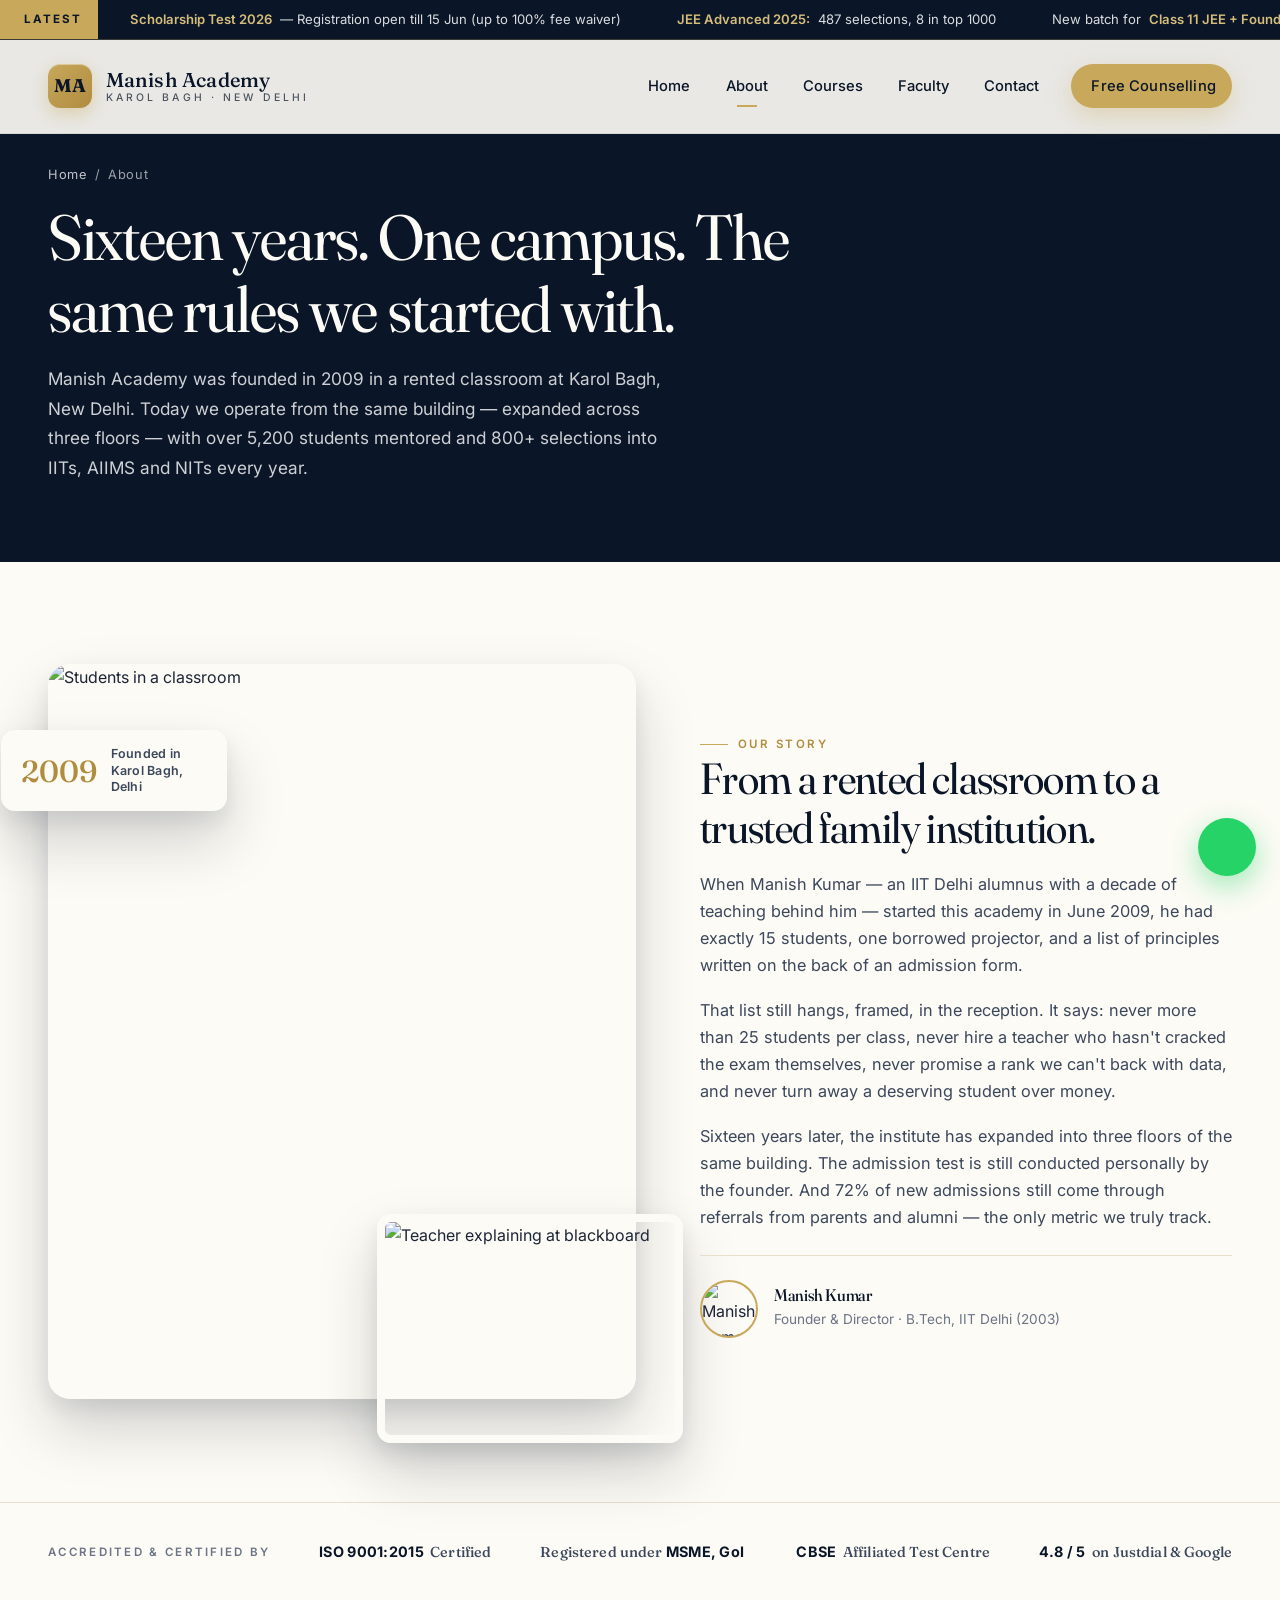
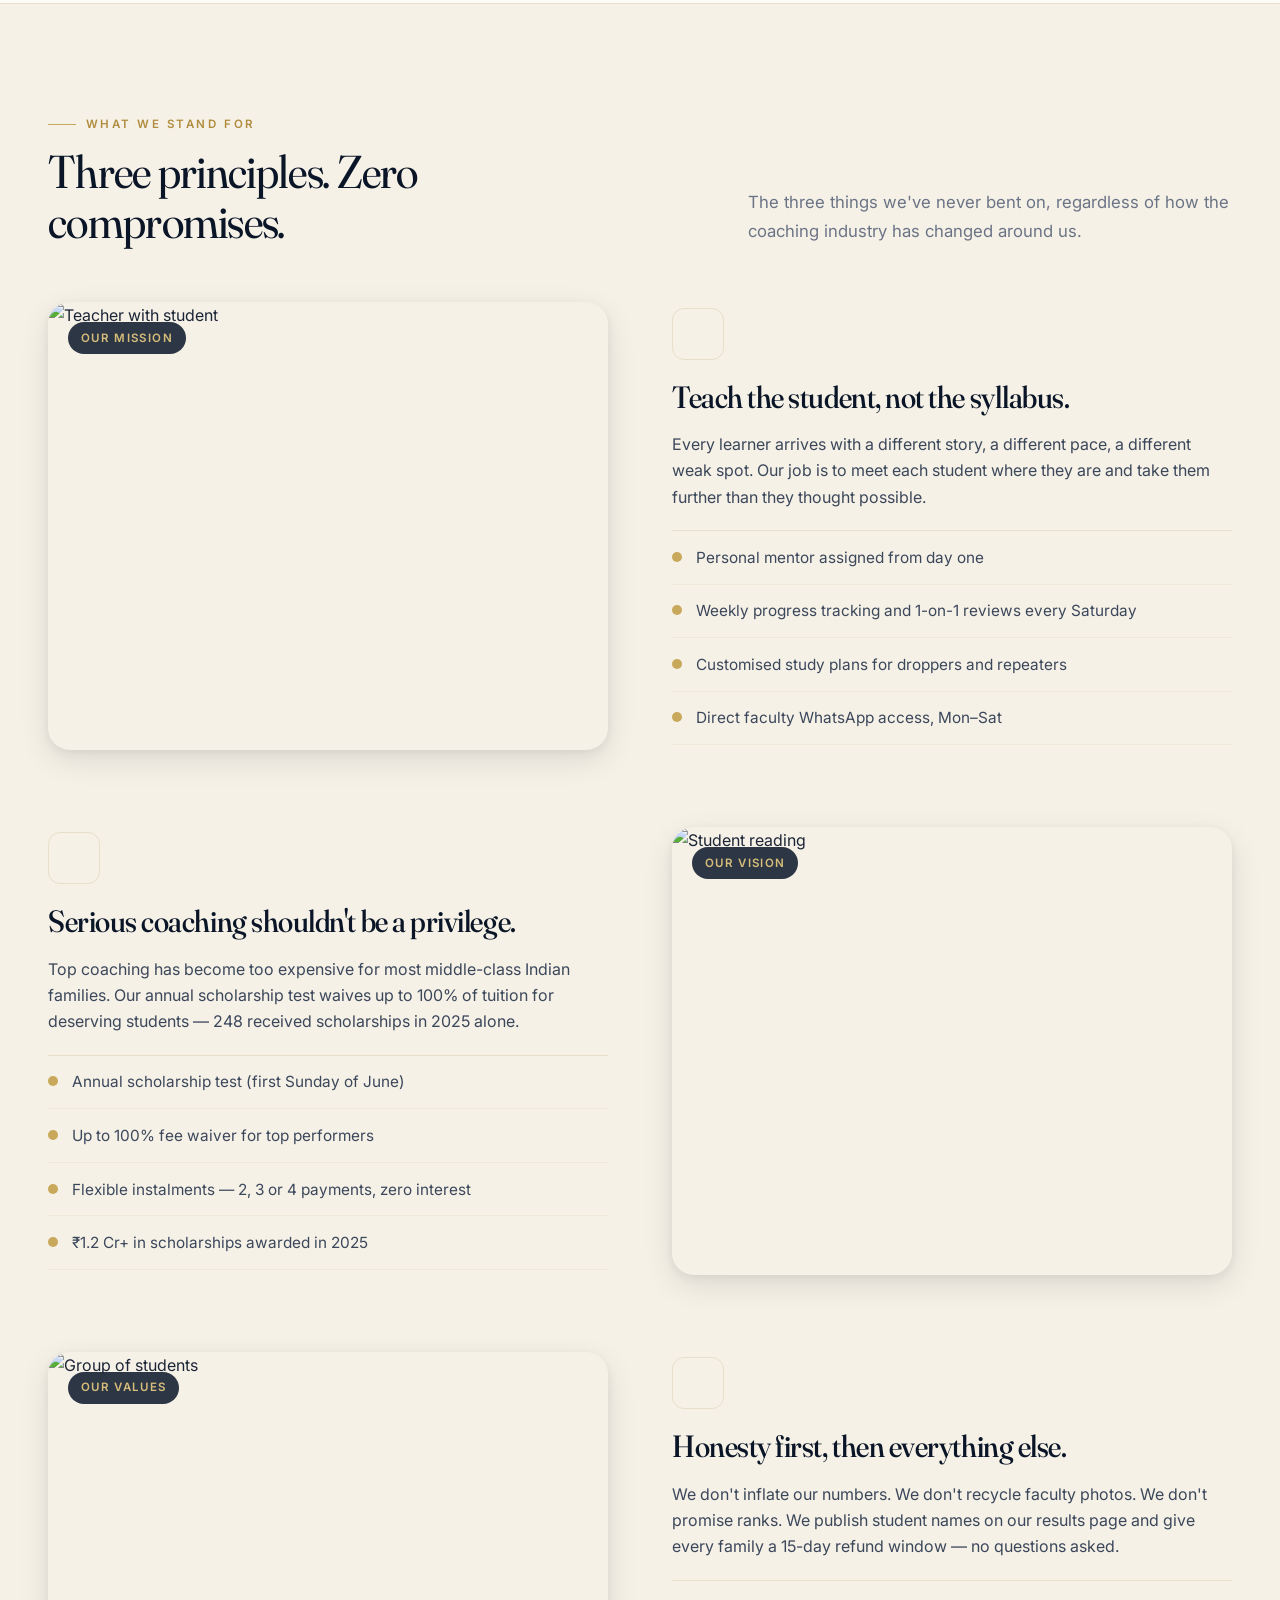
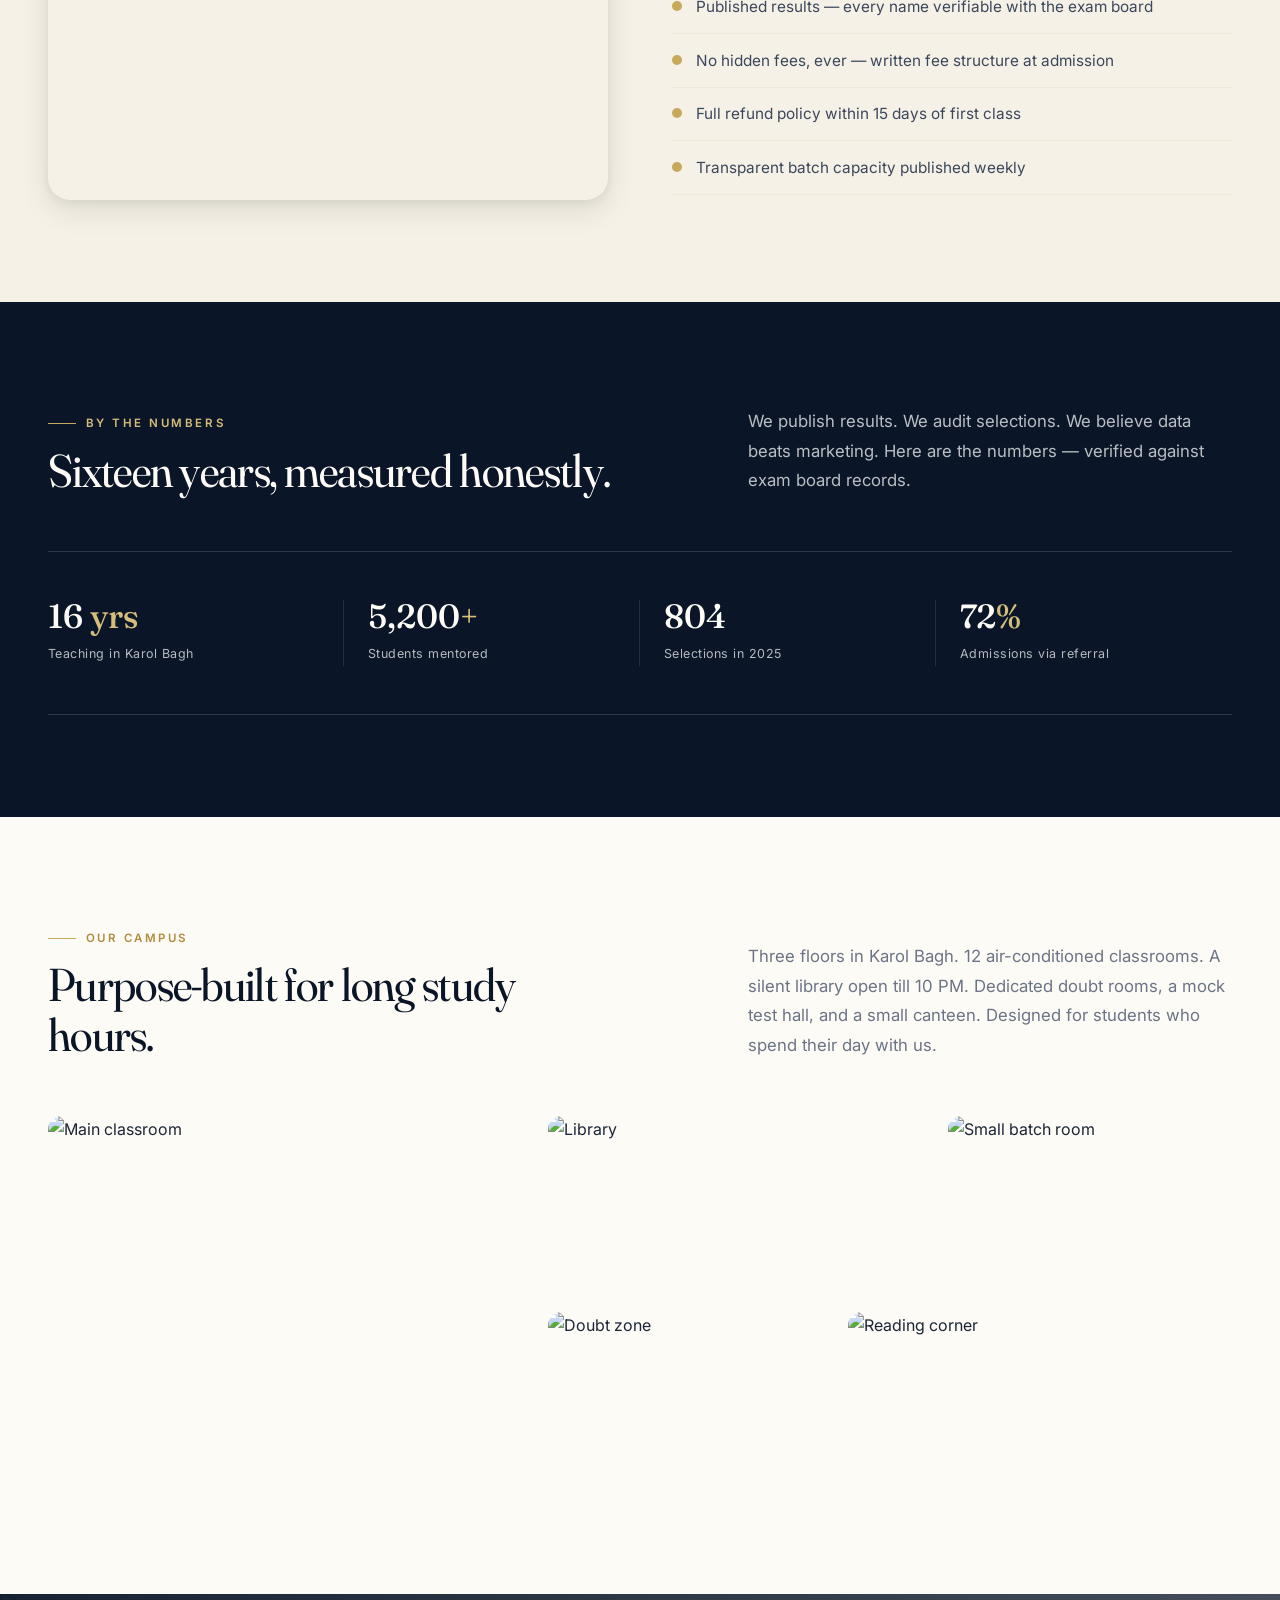
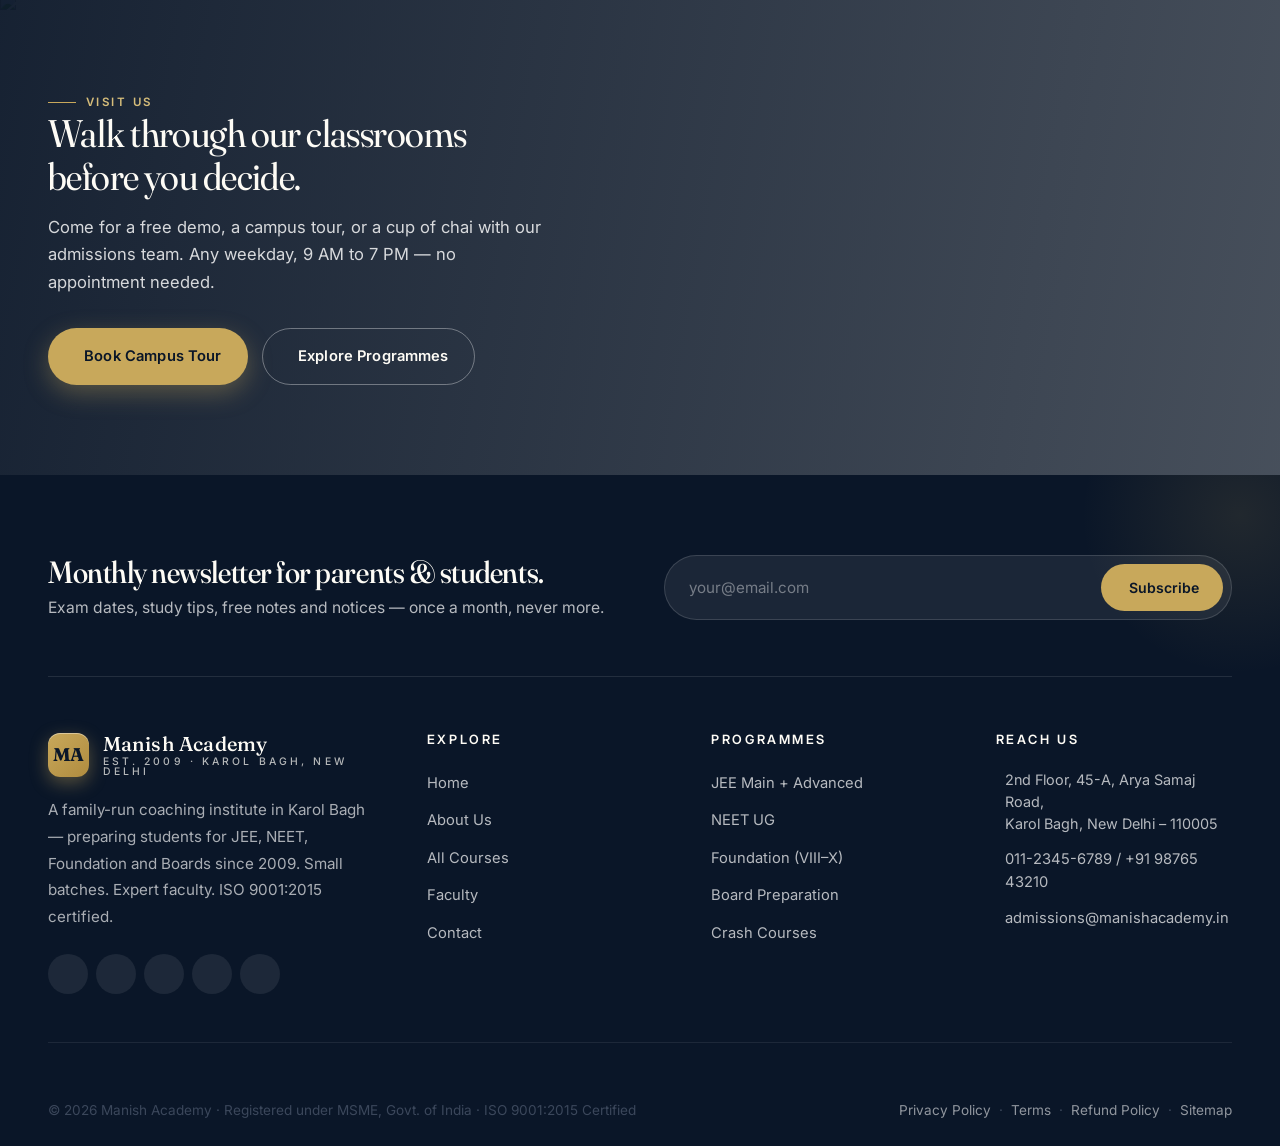
==== commit a675011b: "Make site feel human, not AI-generated: real icons, ticker, batches, credibility artifacts Key probl" ====
--- a/manish-academy/about.html
+++ b/manish-academy/about.html
@@ -3,23 +3,43 @@
 <head>
   <meta charset="UTF-8">
   <meta name="viewport" content="width=device-width, initial-scale=1">
-  <title>About Us — Manish Academy</title>
-  <meta name="description" content="The story, mission, and people behind Manish Academy — a premier coaching institute for JEE, NEET, and Foundation since 2009.">
+  <title>About Us | Manish Academy, Karol Bagh Delhi</title>
+  <meta name="description" content="Manish Academy has been coaching JEE, NEET and Foundation students in Karol Bagh, New Delhi since 2009. ISO 9001:2015 certified. Small batches of 25.">
   <meta name="theme-color" content="#0a1628">
   <link rel="preconnect" href="https://fonts.googleapis.com">
   <link rel="preconnect" href="https://fonts.gstatic.com" crossorigin>
   <link rel="preconnect" href="https://images.unsplash.com">
   <link href="https://fonts.googleapis.com/css2?family=Fraunces:ital,opsz,wght@0,9..144,300;0,9..144,400;0,9..144,500;0,9..144,600;1,9..144,300;1,9..144,400;1,9..144,500&family=Inter:wght@400;500;600;700&display=swap" rel="stylesheet">
+  <link rel="stylesheet" type="text/css" href="https://unpkg.com/@phosphor-icons/web@2.1.1/src/regular/style.css"/>
+  <link rel="stylesheet" type="text/css" href="https://unpkg.com/@phosphor-icons/web@2.1.1/src/fill/style.css"/>
+  <link rel="stylesheet" type="text/css" href="https://unpkg.com/@phosphor-icons/web@2.1.1/src/bold/style.css"/>
   <link rel="stylesheet" href="assets/css/styles.css">
 </head>
-<body>
-
-  <!-- ========== NAVBAR ========== -->
+<body class="has-ticker">
+
+  <!-- Ticker -->
+  <div class="ticker-bar" role="complementary" aria-label="Important announcements">
+    <div class="ticker-inner">
+      <span class="ticker-label"><i class="ph-fill ph-megaphone-simple"></i> Latest</span>
+      <div class="ticker-track">
+        <span><i class="ph ph-certificate"></i> <strong>Scholarship Test 2026</strong> &mdash; Registration open till 15 Jun (up to 100% fee waiver)</span>
+        <span><i class="ph ph-graduation-cap"></i> <strong>JEE Advanced 2025:</strong> 487 selections, 8 in top 1000</span>
+        <span><i class="ph ph-calendar-check"></i> New batch for <strong>Class 11 JEE + Foundation</strong> starts 10 June 2026</span>
+        <span><i class="ph ph-users-three"></i> Only 4 seats left in <strong>NEET Dropper 2026</strong> batch</span>
+        <span><i class="ph ph-certificate"></i> <strong>Scholarship Test 2026</strong> &mdash; Registration open till 15 Jun (up to 100% fee waiver)</span>
+        <span><i class="ph ph-graduation-cap"></i> <strong>JEE Advanced 2025:</strong> 487 selections, 8 in top 1000</span>
+        <span><i class="ph ph-calendar-check"></i> New batch for <strong>Class 11 JEE + Foundation</strong> starts 10 June 2026</span>
+        <span><i class="ph ph-users-three"></i> Only 4 seats left in <strong>NEET Dropper 2026</strong> batch</span>
+      </div>
+    </div>
+  </div>
+
+  <!-- Navbar -->
   <nav class="navbar" role="navigation" aria-label="Main navigation">
     <div class="container">
       <a class="nav-logo" href="index.html">
         <span class="nav-logo-mark">MA</span>
-        <span class="nav-logo-text">Manish Academy<small>Est. 2009 · New Delhi</small></span>
+        <span class="nav-logo-text">Manish Academy<small>Karol Bagh &middot; New Delhi</small></span>
       </a>
       <button class="nav-toggle" aria-label="Toggle menu" aria-expanded="false"><span></span></button>
       <ul class="nav-links">
@@ -28,12 +48,12 @@
         <li><a href="courses.html" data-nav="courses.html">Courses</a></li>
         <li><a href="faculty.html" data-nav="faculty.html">Faculty</a></li>
         <li><a href="contact.html" data-nav="contact.html">Contact</a></li>
-        <li class="nav-cta"><a class="btn btn-gold btn-sm" href="contact.html#contact-form">Book Free Demo</a></li>
+        <li class="nav-cta"><a class="btn btn-gold btn-sm" href="contact.html#contact-form"><i class="ph-bold ph-phone-call"></i> Free Counselling</a></li>
       </ul>
     </div>
   </nav>
 
-  <!-- ========== PAGE HERO ========== -->
+  <!-- Page Hero -->
   <header class="page-hero">
     <div class="page-hero-media">
       <img src="https://images.unsplash.com/photo-1523240795612-9a054b0db644?auto=format&fit=crop&w=1800&q=80" alt="Students at Manish Academy">
@@ -41,43 +61,43 @@
     <div class="container">
       <div class="breadcrumb">
         <a href="index.html">Home</a>
-        <span>›</span>
-        <span>About Us</span>
-      </div>
-      <h1>Fifteen years of<br><em>serious</em> coaching.</h1>
-      <p>We've mentored over five thousand students, sent hundreds into India's top institutions, and kept our batch sizes intentionally small the entire time. This is the story of how — and why.</p>
+        <span>/</span>
+        <span>About</span>
+      </div>
+      <h1>Sixteen years. One campus. The same rules we started with.</h1>
+      <p>Manish Academy was founded in 2009 in a rented classroom at Karol Bagh, New Delhi. Today we operate from the same building &mdash; expanded across three floors &mdash; with over 5,200 students mentored and 800+ selections into IITs, AIIMS and NITs every year.</p>
     </div>
   </header>
 
-  <!-- ========== STORY ========== -->
+  <!-- Story -->
   <section class="section section-paper">
     <div class="container">
       <div class="story">
         <div class="story-visual reveal">
           <div class="main-img">
-            <img src="https://images.unsplash.com/photo-1524178232363-1fb2b075b655?auto=format&fit=crop&w=900&q=80" alt="Manish Academy classroom">
+            <img src="https://images.unsplash.com/photo-1524178232363-1fb2b075b655?auto=format&fit=crop&w=900&q=80" alt="Students in a classroom">
           </div>
           <div class="small-img">
-            <img src="https://images.unsplash.com/photo-1513258496099-48168024aec0?auto=format&fit=crop&w=800&q=80" alt="Teacher explaining a concept">
+            <img src="https://images.unsplash.com/photo-1513258496099-48168024aec0?auto=format&fit=crop&w=800&q=80" alt="Teacher explaining at blackboard">
           </div>
           <div class="badge-card">
             <span class="num">2009</span>
-            <span class="label">Founded in Delhi</span>
+            <span class="label">Founded in Karol Bagh, Delhi</span>
           </div>
         </div>
 
         <div class="story-content reveal d1">
           <span class="eyebrow">Our Story</span>
-          <h2>From a single<br>classroom to a <em>legacy.</em></h2>
-          <p>When Manish Kumar — an IIT Delhi alumnus with a decade of teaching behind him — started this academy in 2009, he had one rule: never teach more students than you can remember by name.</p>
-          <p>That rule stays. Today, across three floors in the heart of Delhi, we welcome a new batch each year and treat them the way we did our very first — with care, with rigour, and with the belief that every one of them deserves our best.</p>
-          <p>The results show. Over 5,200 students mentored. Over 500 selections into IITs, NITs, and AIIMS. And a waiting list we're proud of — because it means we haven't compromised to grow.</p>
+          <h2>From a rented classroom to a trusted family institution.</h2>
+          <p>When Manish Kumar &mdash; an IIT Delhi alumnus with a decade of teaching behind him &mdash; started this academy in June 2009, he had exactly 15 students, one borrowed projector, and a list of principles written on the back of an admission form.</p>
+          <p>That list still hangs, framed, in the reception. It says: never more than 25 students per class, never hire a teacher who hasn't cracked the exam themselves, never promise a rank we can't back with data, and never turn away a deserving student over money.</p>
+          <p>Sixteen years later, the institute has expanded into three floors of the same building. The admission test is still conducted personally by the founder. And 72% of new admissions still come through referrals from parents and alumni &mdash; the only metric we truly track.</p>
 
           <div class="signature">
-            <img src="https://images.unsplash.com/photo-1568602471122-7832951cc4c5?auto=format&fit=crop&w=200&q=80" alt="Manish Kumar">
+            <img src="https://images.unsplash.com/photo-1568602471122-7832951cc4c5?auto=format&fit=crop&w=200&q=80" alt="Manish Kumar, Founder">
             <div>
               <h5>Manish Kumar</h5>
-              <span>Founder &amp; Director · IIT Delhi '03</span>
+              <span>Founder &amp; Director &middot; B.Tech, IIT Delhi (2003)</span>
             </div>
           </div>
         </div>
@@ -85,62 +105,83 @@
     </div>
   </section>
 
-  <!-- ========== MISSION · VISION · VALUES ========== -->
+  <!-- Accreditations -->
+  <section class="accreditation-strip" aria-label="Accreditations">
+    <div class="container">
+      <div class="accreditation-inner">
+        <span class="accreditation-label">Accredited &amp; Certified by</span>
+        <div class="accreditation-badges">
+          <div class="acc-badge"><i class="ph-fill ph-seal-check"></i><span><strong>ISO 9001:2015</strong> Certified</span></div>
+          <div class="acc-badge"><i class="ph-fill ph-certificate"></i><span>Registered under <strong>MSME, GoI</strong></span></div>
+          <div class="acc-badge"><i class="ph-fill ph-buildings"></i><span><strong>CBSE</strong> Affiliated Test Centre</span></div>
+          <div class="acc-badge"><i class="ph-fill ph-star"></i><span><strong>4.8 / 5</strong> on Justdial &amp; Google</span></div>
+        </div>
+      </div>
+    </div>
+  </section>
+
+  <!-- Mission / Vision / Values -->
   <section class="section section-cream">
     <div class="container">
       <div class="section-head reveal">
         <div>
           <span class="eyebrow">What We Stand For</span>
-          <h2>Our compass,<br><em>unchanged.</em></h2>
-        </div>
-        <p class="head-lead">Three principles we've never bent on, no matter how the coaching industry has changed around us.</p>
+          <h2>Three principles. Zero compromises.</h2>
+        </div>
+        <p class="head-lead">The three things we've never bent on, regardless of how the coaching industry has changed around us.</p>
       </div>
 
       <div class="feature-rows">
         <div class="feature-row reveal">
           <div class="f-media">
-            <img src="https://images.unsplash.com/photo-1434030216411-0b793f4b4173?auto=format&fit=crop&w=1200&q=80" alt="Teacher mentoring a student">
+            <img src="https://images.unsplash.com/photo-1434030216411-0b793f4b4173?auto=format&fit=crop&w=1200&q=80" alt="Teacher with student">
             <span class="f-badge">Our Mission</span>
           </div>
           <div class="f-content">
+            <div class="icon-wrap"><i class="ph-fill ph-target"></i></div>
             <h3>Teach the student, not the syllabus.</h3>
-            <p>Every learner walks in with a different story, a different pace, a different weak spot. Our job isn't to cover chapters — it's to meet each student where they are and take them further than they believed possible.</p>
+            <p>Every learner arrives with a different story, a different pace, a different weak spot. Our job is to meet each student where they are and take them further than they thought possible.</p>
             <ul class="f-list">
-              <li>Personal mentor assigned to every student</li>
-              <li>Weekly progress tracking and 1-on-1 reviews</li>
+              <li>Personal mentor assigned from day one</li>
+              <li>Weekly progress tracking and 1-on-1 reviews every Saturday</li>
               <li>Customised study plans for droppers and repeaters</li>
+              <li>Direct faculty WhatsApp access, Mon&ndash;Sat</li>
             </ul>
           </div>
         </div>
 
         <div class="feature-row reverse reveal">
           <div class="f-media">
-            <img src="https://images.unsplash.com/photo-1532012197267-da84d127e765?auto=format&fit=crop&w=1200&q=80" alt="Student reading a book">
+            <img src="https://images.unsplash.com/photo-1532012197267-da84d127e765?auto=format&fit=crop&w=1200&q=80" alt="Student reading">
             <span class="f-badge">Our Vision</span>
           </div>
           <div class="f-content">
-            <h3>Make serious coaching accessible.</h3>
-            <p>Top coaching shouldn't be a privilege of the few. We run a merit-based scholarship program that waives up to 100% of tuition for students who qualify — because ambition doesn't check your income bracket.</p>
+            <div class="icon-wrap"><i class="ph-fill ph-hand-heart"></i></div>
+            <h3>Serious coaching shouldn't be a privilege.</h3>
+            <p>Top coaching has become too expensive for most middle-class Indian families. Our annual scholarship test waives up to 100% of tuition for deserving students &mdash; 248 received scholarships in 2025 alone.</p>
             <ul class="f-list">
-              <li>Annual scholarship test for Class 9, 10 &amp; 11 aspirants</li>
+              <li>Annual scholarship test (first Sunday of June)</li>
               <li>Up to 100% fee waiver for top performers</li>
-              <li>Flexible instalment plans for every family</li>
+              <li>Flexible instalments &mdash; 2, 3 or 4 payments, zero interest</li>
+              <li>&#8377;1.2 Cr+ in scholarships awarded in 2025</li>
             </ul>
           </div>
         </div>
 
         <div class="feature-row reveal">
           <div class="f-media">
-            <img src="https://images.unsplash.com/photo-1522202176988-66273c2fd55f?auto=format&fit=crop&w=1200&q=80" alt="Group of students collaborating">
+            <img src="https://images.unsplash.com/photo-1522202176988-66273c2fd55f?auto=format&fit=crop&w=1200&q=80" alt="Group of students">
             <span class="f-badge">Our Values</span>
           </div>
           <div class="f-content">
-            <h3>Integrity, then everything else.</h3>
-            <p>We don't inflate our numbers. We don't recycle faculty photos. We don't promise ranks. What we do promise is honest teaching, transparent fees, and a team that picks up the phone when you call.</p>
+            <div class="icon-wrap"><i class="ph-fill ph-shield-check"></i></div>
+            <h3>Honesty first, then everything else.</h3>
+            <p>We don't inflate our numbers. We don't recycle faculty photos. We don't promise ranks. We publish student names on our results page and give every family a 15-day refund window &mdash; no questions asked.</p>
             <ul class="f-list">
-              <li>Published results — student names verifiable</li>
-              <li>No hidden fees, ever</li>
-              <li>Full refund policy within the first 15 days</li>
+              <li>Published results &mdash; every name verifiable with the exam board</li>
+              <li>No hidden fees, ever &mdash; written fee structure at admission</li>
+              <li>Full refund policy within 15 days of first class</li>
+              <li>Transparent batch capacity published weekly</li>
             </ul>
           </div>
         </div>
@@ -148,103 +189,86 @@
     </div>
   </section>
 
-  <!-- ========== NUMBERS ========== -->
+  <!-- By the numbers -->
   <section class="section section-ink">
     <div class="container">
       <div class="section-head reveal">
         <div>
           <span class="eyebrow" style="color: var(--gold-400);">By the Numbers</span>
-          <h2>Fifteen years,<br><em>measured.</em></h2>
-        </div>
-        <p class="head-lead" style="color: rgba(255,255,255,0.72);">We publish results. We audit selections. We believe data beats marketing — so here's ours, in plain numbers.</p>
+          <h2>Sixteen years, measured honestly.</h2>
+        </div>
+        <p class="head-lead" style="color: rgba(255,255,255,0.72);">We publish results. We audit selections. We believe data beats marketing. Here are the numbers &mdash; verified against exam board records.</p>
       </div>
 
       <div class="hero-metrics reveal" style="border-top: 1px solid rgba(255,255,255,0.14); border-bottom: 1px solid rgba(255,255,255,0.14); padding: 3rem 0;">
         <div class="hero-metric">
-          <span class="num"><em>15</em>+</span>
-          <span class="label">Years of teaching</span>
+          <span class="num">16<em>&nbsp;yrs</em></span>
+          <span class="label">Teaching in Karol Bagh</span>
         </div>
         <div class="hero-metric">
           <span class="num">5,200<em>+</em></span>
           <span class="label">Students mentored</span>
         </div>
         <div class="hero-metric">
-          <span class="num">500<em>+</em></span>
-          <span class="label">IIT / NIT / AIIMS</span>
+          <span class="num">804</span>
+          <span class="label">Selections in 2025</span>
         </div>
         <div class="hero-metric">
-          <span class="num"><em>95</em>%</span>
-          <span class="label">Selection rate</span>
-        </div>
-      </div>
-    </div>
-  </section>
-
-  <!-- ========== CAMPUS ========== -->
+          <span class="num">72<em>%</em></span>
+          <span class="label">Admissions via referral</span>
+        </div>
+      </div>
+    </div>
+  </section>
+
+  <!-- Campus -->
   <section class="section section-paper">
     <div class="container">
       <div class="section-head reveal">
         <div>
           <span class="eyebrow">Our Campus</span>
-          <h2>A place built<br>to <em>focus.</em></h2>
-        </div>
-        <p class="head-lead">Twelve air-conditioned classrooms, a silent library, dedicated doubt rooms, and a common area for the long study hours — designed end-to-end for students who take their preparation seriously.</p>
+          <h2>Purpose-built for long study hours.</h2>
+        </div>
+        <p class="head-lead">Three floors in Karol Bagh. 12 air-conditioned classrooms. A silent library open till 10 PM. Dedicated doubt rooms, a mock test hall, and a small canteen. Designed for students who spend their day with us.</p>
       </div>
 
       <div class="gallery reveal">
-        <div class="gallery-tile t1">
-          <img src="https://images.unsplash.com/photo-1497486751825-1233686d5d80?auto=format&fit=crop&w=1400&q=80" alt="Main classroom">
-          <span class="caption">Main Lecture Hall · 120 seats</span>
-        </div>
-        <div class="gallery-tile t2">
-          <img src="https://images.unsplash.com/photo-1481627834876-b7833e8f5570?auto=format&fit=crop&w=800&q=80" alt="Library">
-          <span class="caption">Silent Library</span>
-        </div>
-        <div class="gallery-tile t3">
-          <img src="https://images.unsplash.com/photo-1516321318423-f06f85e504b3?auto=format&fit=crop&w=800&q=80" alt="Small batch classroom">
-          <span class="caption">Small Batch Room</span>
-        </div>
-        <div class="gallery-tile t4">
-          <img src="https://images.unsplash.com/photo-1588072432836-e10032774350?auto=format&fit=crop&w=800&q=80" alt="Doubt zone">
-          <span class="caption">Doubt Zone</span>
-        </div>
-        <div class="gallery-tile t5">
-          <img src="https://images.unsplash.com/photo-1571260899304-425eee4c7efc?auto=format&fit=crop&w=900&q=80" alt="Reading space">
-          <span class="caption">Reading Corner</span>
-        </div>
-      </div>
-    </div>
-  </section>
-
-  <!-- ========== CTA STRIP ========== -->
+        <div class="gallery-tile t1"><img src="https://images.unsplash.com/photo-1497486751825-1233686d5d80?auto=format&fit=crop&w=1400&q=80" alt="Main classroom"><span class="caption">Main Lecture Hall &middot; 120 seats</span></div>
+        <div class="gallery-tile t2"><img src="https://images.unsplash.com/photo-1481627834876-b7833e8f5570?auto=format&fit=crop&w=800&q=80" alt="Library"><span class="caption">Silent Library</span></div>
+        <div class="gallery-tile t3"><img src="https://images.unsplash.com/photo-1516321318423-f06f85e504b3?auto=format&fit=crop&w=800&q=80" alt="Small batch room"><span class="caption">Small Batch Room</span></div>
+        <div class="gallery-tile t4"><img src="https://images.unsplash.com/photo-1588072432836-e10032774350?auto=format&fit=crop&w=800&q=80" alt="Doubt zone"><span class="caption">Doubt Zone</span></div>
+        <div class="gallery-tile t5"><img src="https://images.unsplash.com/photo-1571260899304-425eee4c7efc?auto=format&fit=crop&w=900&q=80" alt="Reading corner"><span class="caption">Reading Corner</span></div>
+      </div>
+    </div>
+  </section>
+
+  <!-- CTA -->
   <section class="cta-strip">
     <div class="cta-media">
       <img src="https://images.unsplash.com/photo-1519452575417-564c1401ecc0?auto=format&fit=crop&w=1800&q=80" alt="Student studying">
     </div>
     <div class="container reveal">
       <span class="eyebrow" style="color: var(--gold-400);">Visit Us</span>
-      <h2>Walk through<br>our <em>classrooms.</em></h2>
-      <p>Book a free campus tour, sit in on a live class, and meet the faculty before you enrol. We believe you should see the place before you pay for the teaching.</p>
+      <h2>Walk through our classrooms before you decide.</h2>
+      <p>Come for a free demo, a campus tour, or a cup of chai with our admissions team. Any weekday, 9 AM to 7 PM &mdash; no appointment needed.</p>
       <div class="cta-buttons">
-        <a class="btn btn-gold" href="contact.html#contact-form">Book Campus Tour
-          <svg width="16" height="16" viewBox="0 0 24 24" fill="none" stroke="currentColor" stroke-width="2.5" stroke-linecap="round" stroke-linejoin="round"><line x1="5" y1="12" x2="19" y2="12"/><polyline points="12 5 19 12 12 19"/></svg>
-        </a>
-        <a class="btn btn-ghost-light" href="courses.html">Explore Programs</a>
-      </div>
-    </div>
-  </section>
-
-  <!-- ========== FOOTER (same as index) ========== -->
+        <a class="btn btn-gold" href="contact.html#contact-form"><i class="ph-bold ph-calendar-plus"></i> Book Campus Tour</a>
+        <a class="btn btn-ghost-light" href="courses.html"><i class="ph-bold ph-books"></i> Explore Programmes</a>
+      </div>
+    </div>
+  </section>
+
+  <!-- Footer -->
   <footer class="site-footer">
     <div class="container">
       <div class="footer-newsletter">
         <div>
-          <h3>Stay close to <em>the classroom.</em></h3>
-          <p>Monthly newsletter with study tips, important exam dates, and free resources — from our faculty to your inbox.</p>
+          <h3>Monthly newsletter for parents &amp; students.</h3>
+          <p>Exam dates, study tips, free notes and notices &mdash; once a month, never more.</p>
         </div>
         <form class="newsletter-form" novalidate>
           <input type="email" placeholder="your@email.com" aria-label="Email address" required>
-          <button type="submit">Subscribe</button>
+          <button type="submit"><i class="ph-bold ph-paper-plane-right"></i> Subscribe</button>
         </form>
       </div>
 
@@ -252,14 +276,15 @@
         <div class="footer-brand">
           <a class="nav-logo" href="index.html">
             <span class="nav-logo-mark">MA</span>
-            <span class="nav-logo-text">Manish Academy<small>Est. 2009 · New Delhi</small></span>
+            <span class="nav-logo-text">Manish Academy<small>Est. 2009 &middot; Karol Bagh, New Delhi</small></span>
           </a>
-          <p>A home for India's most serious JEE, NEET, and Foundation aspirants — built on small batches, expert faculty, and uncompromising teaching since 2009.</p>
+          <p>A family-run coaching institute in Karol Bagh &mdash; preparing students for JEE, NEET, Foundation and Boards since 2009. Small batches. Expert faculty. ISO 9001:2015 certified.</p>
           <div class="footer-socials">
-            <a href="#" aria-label="Facebook"><svg viewBox="0 0 24 24" fill="currentColor"><path d="M12 2C6.5 2 2 6.5 2 12c0 5 3.7 9.1 8.4 9.9v-7H7.9V12h2.5V9.8c0-2.5 1.5-3.9 3.8-3.9 1.1 0 2.2.2 2.2.2v2.5h-1.3c-1.2 0-1.6.8-1.6 1.6V12h2.8l-.4 2.9h-2.3v7C18.3 21.1 22 17 22 12c0-5.5-4.5-10-10-10z"/></svg></a>
-            <a href="#" aria-label="Instagram"><svg viewBox="0 0 24 24" fill="currentColor"><path d="M12 2.2c3.2 0 3.6 0 4.8.1 1.2.1 1.8.2 2.2.4.6.2 1 .5 1.4.9.4.4.7.9.9 1.4.2.4.3 1 .4 2.2.1 1.2.1 1.6.1 4.8s0 3.6-.1 4.8c-.1 1.2-.2 1.8-.4 2.2-.2.6-.5 1-.9 1.4-.4.4-.9.7-1.4.9-.4.2-1 .3-2.2.4-1.2.1-1.6.1-4.8.1s-3.6 0-4.8-.1c-1.2-.1-1.8-.2-2.2-.4-.6-.2-1-.5-1.4-.9-.4-.4-.7-.9-.9-1.4-.2-.4-.3-1-.4-2.2-.1-1.2-.1-1.6-.1-4.8s0-3.6.1-4.8c.1-1.2.2-1.8.4-2.2.2-.6.5-1 .9-1.4.4-.4.9-.7 1.4-.9.4-.2 1-.3 2.2-.4 1.2-.1 1.6-.1 4.8-.1zM12 0C8.7 0 8.3 0 7.1.1 5.8.1 5 .3 4.2.6c-.8.3-1.5.7-2.2 1.4C1.3 2.7.9 3.4.6 4.2.3 5 .1 5.8.1 7.1 0 8.3 0 8.7 0 12s0 3.7.1 4.9c0 1.3.2 2.1.5 2.9.3.8.7 1.5 1.4 2.2.7.7 1.4 1.1 2.2 1.4.8.3 1.6.5 2.9.5C8.3 24 8.7 24 12 24s3.7 0 4.9-.1c1.3 0 2.1-.2 2.9-.5.8-.3 1.5-.7 2.2-1.4.7-.7 1.1-1.4 1.4-2.2.3-.8.5-1.6.5-2.9.1-1.2.1-1.6.1-4.9s0-3.7-.1-4.9c0-1.3-.2-2.1-.5-2.9-.3-.8-.7-1.5-1.4-2.2C21.3 1.3 20.6.9 19.8.6 19 .3 18.2.1 16.9.1 15.7 0 15.3 0 12 0zm0 5.8c-3.4 0-6.2 2.8-6.2 6.2s2.8 6.2 6.2 6.2 6.2-2.8 6.2-6.2-2.8-6.2-6.2-6.2zm0 10.2c-2.2 0-4-1.8-4-4s1.8-4 4-4 4 1.8 4 4-1.8 4-4 4zm7.8-10.4c0 .8-.6 1.4-1.4 1.4-.8 0-1.4-.6-1.4-1.4 0-.8.6-1.4 1.4-1.4.8 0 1.4.6 1.4 1.4z"/></svg></a>
-            <a href="#" aria-label="YouTube"><svg viewBox="0 0 24 24" fill="currentColor"><path d="M23.5 6.2c-.3-1-1-1.8-2-2.1C19.6 3.5 12 3.5 12 3.5s-7.6 0-9.5.6c-1 .3-1.8 1.1-2 2.1C0 8.1 0 12 0 12s0 3.9.5 5.8c.3 1 1 1.8 2 2.1 1.9.5 9.5.5 9.5.5s7.6 0 9.5-.5c1-.3 1.8-1.1 2-2.1.5-1.9.5-5.8.5-5.8s0-3.9-.5-5.8zM9.6 15.6V8.4l6.4 3.6-6.4 3.6z"/></svg></a>
-            <a href="#" aria-label="LinkedIn"><svg viewBox="0 0 24 24" fill="currentColor"><path d="M20.5 2h-17A1.5 1.5 0 002 3.5v17A1.5 1.5 0 003.5 22h17a1.5 1.5 0 001.5-1.5v-17A1.5 1.5 0 0020.5 2zM8 19H5v-9h3zM6.5 8.3A1.8 1.8 0 118.3 6.5 1.8 1.8 0 016.5 8.3zM19 19h-3v-4.6c0-1.1 0-2.5-1.5-2.5S13 13.1 13 14.4V19h-3v-9h2.9v1.3a3.1 3.1 0 012.8-1.5c3 0 3.6 2 3.6 4.5z"/></svg></a>
+            <a href="#" aria-label="Facebook"><i class="ph-bold ph-facebook-logo"></i></a>
+            <a href="#" aria-label="Instagram"><i class="ph-bold ph-instagram-logo"></i></a>
+            <a href="#" aria-label="YouTube"><i class="ph-bold ph-youtube-logo"></i></a>
+            <a href="#" aria-label="LinkedIn"><i class="ph-bold ph-linkedin-logo"></i></a>
+            <a href="#" aria-label="WhatsApp"><i class="ph-bold ph-whatsapp-logo"></i></a>
           </div>
         </div>
         <div class="footer-col">
@@ -273,11 +298,11 @@
           </ul>
         </div>
         <div class="footer-col">
-          <h5>Programs</h5>
+          <h5>Programmes</h5>
           <ul>
             <li><a href="courses.html">JEE Main + Advanced</a></li>
             <li><a href="courses.html">NEET UG</a></li>
-            <li><a href="courses.html">Foundation (VIII–X)</a></li>
+            <li><a href="courses.html">Foundation (VIII&ndash;X)</a></li>
             <li><a href="courses.html">Board Preparation</a></li>
             <li><a href="courses.html">Crash Courses</a></li>
           </ul>
@@ -285,29 +310,29 @@
         <div class="footer-col">
           <h5>Reach Us</h5>
           <div class="footer-contact-item">
-            <span class="ic"><svg width="14" height="14" viewBox="0 0 24 24" fill="none" stroke="currentColor" stroke-width="2" stroke-linecap="round" stroke-linejoin="round"><path d="M21 10c0 7-9 13-9 13s-9-6-9-13a9 9 0 0 1 18 0z"/><circle cx="12" cy="10" r="3"/></svg></span>
-            <span>123 Education Street,<br>New Delhi, 110001, India</span>
+            <span class="ic"><i class="ph-fill ph-map-pin"></i></span>
+            <span>2nd Floor, 45-A, Arya Samaj Road,<br>Karol Bagh, New Delhi &ndash; 110005</span>
           </div>
           <div class="footer-contact-item">
-            <span class="ic"><svg width="14" height="14" viewBox="0 0 24 24" fill="none" stroke="currentColor" stroke-width="2" stroke-linecap="round" stroke-linejoin="round"><path d="M22 16.92v3a2 2 0 0 1-2.18 2 19.79 19.79 0 0 1-8.63-3.07 19.5 19.5 0 0 1-6-6 19.79 19.79 0 0 1-3.07-8.67A2 2 0 0 1 4.11 2h3a2 2 0 0 1 2 1.72 12.84 12.84 0 0 0 .7 2.81 2 2 0 0 1-.45 2.11L8.09 9.91a16 16 0 0 0 6 6l1.27-1.27a2 2 0 0 1 2.11-.45 12.84 12.84 0 0 0 2.81.7A2 2 0 0 1 22 16.92z"/></svg></span>
-            <a href="tel:+911234567890">+91 12345 67890</a>
+            <span class="ic"><i class="ph-fill ph-phone"></i></span>
+            <a href="tel:+911123456789">011-2345-6789 / +91 98765 43210</a>
           </div>
           <div class="footer-contact-item">
-            <span class="ic"><svg width="14" height="14" viewBox="0 0 24 24" fill="none" stroke="currentColor" stroke-width="2" stroke-linecap="round" stroke-linejoin="round"><path d="M4 4h16c1.1 0 2 .9 2 2v12c0 1.1-.9 2-2 2H4c-1.1 0-2-.9-2-2V6c0-1.1.9-2 2-2z"/><polyline points="22,6 12,13 2,6"/></svg></span>
-            <a href="mailto:hello@manishacademy.in">hello@manishacademy.in</a>
+            <span class="ic"><i class="ph-fill ph-envelope"></i></span>
+            <a href="mailto:admissions@manishacademy.in">admissions@manishacademy.in</a>
           </div>
         </div>
       </div>
 
       <div class="footer-bottom">
-        <p>&copy; <span id="year">2026</span> Manish Academy. All rights reserved.</p>
-        <p><a href="#">Privacy Policy</a> &nbsp;·&nbsp; <a href="#">Terms of Service</a> &nbsp;·&nbsp; <a href="#">Refund Policy</a></p>
+        <p>&copy; <span id="year">2026</span> Manish Academy &middot; Registered under MSME, Govt. of India &middot; ISO 9001:2015 Certified</p>
+        <p><a href="#">Privacy Policy</a> &nbsp;&middot;&nbsp; <a href="#">Terms</a> &nbsp;&middot;&nbsp; <a href="#">Refund Policy</a> &nbsp;&middot;&nbsp; <a href="#">Sitemap</a></p>
       </div>
     </div>
   </footer>
 
-  <a class="whatsapp-float" href="https://wa.me/911234567890?text=Hi%20Manish%20Academy%2C%20I%27d%20like%20to%20book%20a%20free%20demo" target="_blank" rel="noopener" aria-label="Chat on WhatsApp">
-    <svg viewBox="0 0 24 24" fill="#fff"><path d="M17.472 14.382c-.297-.149-1.758-.867-2.03-.967-.273-.099-.471-.148-.67.15-.197.297-.767.966-.94 1.164-.173.199-.347.223-.644.075-.297-.15-1.255-.463-2.39-1.475-.883-.788-1.48-1.761-1.653-2.059-.173-.297-.018-.458.13-.606.134-.133.298-.347.446-.52.149-.174.198-.298.298-.497.099-.198.05-.371-.025-.52-.075-.149-.669-1.612-.916-2.207-.242-.579-.487-.5-.669-.51-.173-.008-.371-.01-.57-.01-.198 0-.52.074-.792.372-.272.297-1.04 1.016-1.04 2.479 0 1.462 1.065 2.875 1.213 3.074.149.198 2.096 3.2 5.077 4.487.709.306 1.262.489 1.694.625.712.227 1.36.195 1.871.118.571-.085 1.758-.719 2.006-1.413.248-.694.248-1.289.173-1.413-.074-.124-.272-.198-.57-.347m-5.421 7.403h-.004a9.87 9.87 0 0 1-5.031-1.378l-.361-.214-3.741.982.998-3.648-.235-.374a9.86 9.86 0 0 1-1.51-5.26c.001-5.45 4.436-9.884 9.888-9.884 2.64 0 5.122 1.03 6.988 2.898a9.825 9.825 0 0 1 2.893 6.994c-.003 5.45-4.437 9.884-9.885 9.884m8.413-18.297A11.815 11.815 0 0 0 12.05 0C5.495 0 .16 5.335.157 11.892c0 2.096.547 4.142 1.588 5.945L.057 24l6.305-1.654a11.882 11.882 0 0 0 5.683 1.448h.005c6.554 0 11.89-5.335 11.893-11.893a11.821 11.821 0 0 0-3.48-8.413z"/></svg>
+  <a class="whatsapp-float" href="https://wa.me/911123456789?text=Hi%20Manish%20Academy%2C%20I%27d%20like%20to%20book%20a%20free%20demo" target="_blank" rel="noopener" aria-label="Chat on WhatsApp">
+    <i class="ph-fill ph-whatsapp-logo" style="font-size: 30px;"></i>
   </a>
 
   <script src="assets/js/main.js"></script>
--- a/manish-academy/assets/css/styles.css
+++ b/manish-academy/assets/css/styles.css
@@ -2036,3 +2036,735 @@
   }
   .reveal { opacity: 1; transform: none; }
 }
+
+
+
+/* ==========================================================================
+   v2 — Real coaching institute additions
+   Announcement ticker · Lead form · Upcoming batches · Press strip ·
+   Accreditations · Scholarship banner · Admission stepper
+   ========================================================================== */
+
+/* ---- Phosphor icon baseline ---- */
+.ph { display: inline-flex; line-height: 1; vertical-align: -2px; }
+.ph-fill i, .ph i { font-style: normal; }
+i[class^="ph-"], i[class*=" ph-"] { font-style: normal; line-height: 1; display: inline-block; }
+
+/* ---------- ANNOUNCEMENT TICKER (above navbar) ---------- */
+.ticker-bar {
+  background: var(--ink-900);
+  color: var(--paper);
+  position: fixed;
+  top: 0; left: 0; right: 0;
+  z-index: 101;
+  height: 40px;
+  overflow: hidden;
+  border-bottom: 1px solid rgba(200, 168, 91, 0.25);
+}
+.ticker-inner {
+  display: flex;
+  align-items: center;
+  height: 100%;
+  font-size: 0.82rem;
+}
+.ticker-label {
+  display: inline-flex;
+  align-items: center;
+  gap: 0.5rem;
+  padding: 0 1rem;
+  height: 100%;
+  background: var(--gold-500);
+  color: var(--ink-900);
+  font-weight: 700;
+  font-size: 0.72rem;
+  letter-spacing: 0.18em;
+  text-transform: uppercase;
+  flex-shrink: 0;
+}
+.ticker-label i { font-size: 1rem; }
+.ticker-track {
+  display: flex;
+  gap: 3rem;
+  padding-left: 1.5rem;
+  animation: ticker-scroll 45s linear infinite;
+  white-space: nowrap;
+  will-change: transform;
+}
+.ticker-track span {
+  display: inline-flex;
+  align-items: center;
+  gap: 0.5rem;
+  color: rgba(255, 255, 255, 0.85);
+}
+.ticker-track span strong { color: var(--gold-400); font-weight: 600; }
+.ticker-track i { color: var(--gold-400); }
+@keyframes ticker-scroll {
+  0% { transform: translateX(0); }
+  100% { transform: translateX(-50%); }
+}
+.has-ticker .navbar { top: 40px; }
+.has-ticker .hero { padding-top: 120px; }
+.has-ticker .page-hero { padding-top: 10rem; }
+
+/* ---------- HERO lead-capture form (replaces topper panel CTA) ---------- */
+.hero-form {
+  background: var(--paper);
+  color: var(--text);
+  border-radius: var(--r-lg);
+  padding: 1.75rem;
+  box-shadow: 0 30px 60px rgba(0,0,0,0.35), 0 12px 24px rgba(0,0,0,0.2);
+  position: relative;
+}
+.hero-form::before {
+  content: '';
+  position: absolute;
+  top: -1px; left: 24px; right: 24px;
+  height: 3px;
+  background: linear-gradient(90deg, var(--gold-500), var(--gold-600));
+  border-radius: 0 0 4px 4px;
+}
+.hero-form-head {
+  display: flex;
+  align-items: center;
+  justify-content: space-between;
+  padding-bottom: 1rem;
+  border-bottom: 1px solid var(--line);
+  margin-bottom: 1.25rem;
+}
+.hero-form-head h4 {
+  font-family: 'Fraunces', serif;
+  font-weight: 500;
+  font-size: 1.2rem;
+  color: var(--ink-900);
+  letter-spacing: -0.01em;
+}
+.hero-form-head .hf-sub {
+  display: block;
+  font-family: 'Inter', sans-serif;
+  font-size: 0.75rem;
+  color: var(--text-muted);
+  margin-top: 2px;
+  font-weight: 500;
+}
+.hero-form-head .hf-badge {
+  display: inline-flex;
+  align-items: center;
+  gap: 0.35rem;
+  padding: 0.3rem 0.7rem;
+  background: rgba(200, 168, 91, 0.15);
+  color: var(--gold-600);
+  border-radius: 6px;
+  font-size: 0.7rem;
+  font-weight: 700;
+  letter-spacing: 0.1em;
+  text-transform: uppercase;
+}
+.hero-form .hf-field {
+  margin-bottom: 0.85rem;
+}
+.hero-form .hf-field label {
+  display: block;
+  font-size: 0.72rem;
+  font-weight: 600;
+  color: var(--text-muted);
+  letter-spacing: 0.08em;
+  text-transform: uppercase;
+  margin-bottom: 0.3rem;
+}
+.hero-form .hf-field input,
+.hero-form .hf-field select {
+  width: 100%;
+  padding: 0.7rem 0.85rem;
+  font: inherit;
+  font-size: 0.92rem;
+  color: var(--text);
+  background: #fff;
+  border: 1.5px solid var(--line);
+  border-radius: 8px;
+  outline: none;
+  transition: border-color var(--t-fast), box-shadow var(--t-fast);
+}
+.hero-form .hf-field input:focus,
+.hero-form .hf-field select:focus {
+  border-color: var(--ink-900);
+  box-shadow: 0 0 0 3px rgba(10,22,40,0.08);
+}
+.hero-form .hf-row {
+  display: grid;
+  grid-template-columns: 1fr 1fr;
+  gap: 0.75rem;
+}
+.hero-form .btn {
+  width: 100%;
+  margin-top: 0.4rem;
+}
+.hero-form-foot {
+  margin-top: 0.85rem;
+  display: flex;
+  align-items: center;
+  gap: 0.5rem;
+  font-size: 0.78rem;
+  color: var(--text-muted);
+}
+.hero-form-foot i { color: var(--success); font-size: 1rem; }
+
+/* ---------- ACCREDITATION BADGES ---------- */
+.accreditation-strip {
+  background: var(--paper);
+  padding: 2rem 0;
+  border-top: 1px solid var(--line);
+  border-bottom: 1px solid var(--line);
+}
+.accreditation-inner {
+  display: flex;
+  align-items: center;
+  justify-content: space-between;
+  flex-wrap: wrap;
+  gap: 2rem;
+}
+.accreditation-label {
+  font-size: 0.72rem;
+  letter-spacing: 0.2em;
+  text-transform: uppercase;
+  color: var(--text-muted);
+  font-weight: 600;
+  flex-shrink: 0;
+}
+.accreditation-badges {
+  display: flex;
+  align-items: center;
+  gap: 2.5rem;
+  flex-wrap: wrap;
+  flex: 1;
+  justify-content: flex-end;
+}
+.acc-badge {
+  display: inline-flex;
+  align-items: center;
+  gap: 0.55rem;
+  padding: 0.35rem 0;
+  color: var(--text-soft);
+  font-size: 0.9rem;
+  font-weight: 500;
+  font-family: 'Fraunces', serif;
+  letter-spacing: 0.01em;
+}
+.acc-badge i {
+  color: var(--gold-600);
+  font-size: 1.4rem;
+}
+.acc-badge strong {
+  font-family: 'Inter', sans-serif;
+  font-weight: 700;
+  color: var(--ink-900);
+  letter-spacing: 0.02em;
+  margin-right: 0.2rem;
+}
+
+/* ---------- PHOSPHOR-STYLED ICONS in cards ---------- */
+.icon-wrap {
+  width: 52px;
+  height: 52px;
+  border-radius: 12px;
+  background: var(--cream);
+  color: var(--ink-900);
+  display: inline-flex;
+  align-items: center;
+  justify-content: center;
+  font-size: 1.55rem;
+  margin-bottom: 1rem;
+  border: 1px solid var(--line);
+}
+.icon-wrap.gold {
+  background: var(--ink-900);
+  color: var(--gold-400);
+  border-color: var(--ink-900);
+}
+.icon-wrap.paper {
+  background: rgba(253, 251, 245, 0.08);
+  color: var(--gold-400);
+  border-color: rgba(255,255,255,0.14);
+}
+.f-content .icon-wrap { margin-bottom: 1.25rem; }
+
+/* ---------- UPCOMING BATCHES ---------- */
+.batches-grid {
+  display: grid;
+  grid-template-columns: repeat(3, 1fr);
+  gap: 1.25rem;
+}
+.batch-card {
+  background: var(--paper);
+  border: 1px solid var(--line);
+  border-radius: var(--r-md);
+  padding: 1.75rem;
+  position: relative;
+  transition: border-color var(--t), box-shadow var(--t), transform var(--t);
+  display: flex;
+  flex-direction: column;
+}
+.batch-card:hover {
+  border-color: var(--ink-900);
+  box-shadow: var(--shadow-2);
+  transform: translateY(-3px);
+}
+.batch-card.featured {
+  background: var(--ink-900);
+  color: var(--paper);
+  border-color: var(--ink-900);
+}
+.batch-card.featured h4 { color: var(--paper); }
+.batch-card.featured .batch-meta { color: rgba(255,255,255,0.7); }
+.batch-card.featured .batch-dates { border-color: rgba(255,255,255,0.14); }
+.batch-card.featured .batch-date-item { color: rgba(255,255,255,0.85); }
+.batch-card.featured .batch-date-item strong { color: var(--paper); }
+.batch-head {
+  display: flex;
+  align-items: flex-start;
+  justify-content: space-between;
+  gap: 1rem;
+  margin-bottom: 1rem;
+}
+.batch-type {
+  display: inline-flex;
+  align-items: center;
+  gap: 0.4rem;
+  padding: 0.25rem 0.6rem;
+  background: rgba(200, 168, 91, 0.15);
+  color: var(--gold-600);
+  border-radius: 4px;
+  font-size: 0.68rem;
+  font-weight: 700;
+  letter-spacing: 0.12em;
+  text-transform: uppercase;
+}
+.batch-card.featured .batch-type {
+  background: rgba(200, 168, 91, 0.18);
+  color: var(--gold-400);
+}
+.batch-card h4 {
+  font-family: 'Fraunces', serif;
+  font-weight: 500;
+  font-size: 1.3rem;
+  color: var(--ink-900);
+  margin-bottom: 0.25rem;
+  line-height: 1.2;
+}
+.batch-meta {
+  font-size: 0.85rem;
+  color: var(--text-muted);
+  margin-bottom: 1.25rem;
+}
+.batch-dates {
+  padding: 1rem 0;
+  border-top: 1px solid var(--line);
+  border-bottom: 1px solid var(--line);
+  margin-bottom: 1.25rem;
+  display: flex;
+  flex-direction: column;
+  gap: 0.55rem;
+}
+.batch-date-item {
+  display: flex;
+  justify-content: space-between;
+  align-items: center;
+  font-size: 0.88rem;
+  color: var(--text-soft);
+}
+.batch-date-item strong {
+  font-family: 'Inter', sans-serif;
+  font-weight: 600;
+  color: var(--ink-900);
+}
+.batch-date-item i { color: var(--gold-600); font-size: 0.95rem; margin-right: 0.4rem; }
+.batch-card.featured .batch-date-item i { color: var(--gold-400); }
+.batch-foot {
+  margin-top: auto;
+  display: flex;
+  align-items: center;
+  justify-content: space-between;
+  gap: 1rem;
+}
+.batch-seats {
+  display: flex;
+  flex-direction: column;
+  font-size: 0.75rem;
+  color: var(--text-muted);
+}
+.batch-card.featured .batch-seats { color: rgba(255,255,255,0.7); }
+.batch-seats strong {
+  font-family: 'Fraunces', serif;
+  font-weight: 500;
+  font-size: 1.2rem;
+  color: var(--ink-900);
+  line-height: 1;
+  margin-bottom: 3px;
+}
+.batch-card.featured .batch-seats strong { color: var(--paper); }
+.batch-seats strong em { font-style: normal; color: var(--gold-600); }
+.batch-card.featured .batch-seats strong em { color: var(--gold-400); }
+.batch-cta {
+  padding: 0.55rem 1.1rem;
+  background: var(--ink-900);
+  color: var(--paper);
+  border-radius: 999px;
+  font-size: 0.82rem;
+  font-weight: 600;
+  white-space: nowrap;
+  transition: background var(--t-fast);
+}
+.batch-cta:hover { background: var(--gold-600); color: var(--ink-900); }
+.batch-card.featured .batch-cta { background: var(--gold-500); color: var(--ink-900); }
+.batch-card.featured .batch-cta:hover { background: var(--gold-400); color: var(--ink-900); }
+
+/* ---------- PRESS / FEATURED IN ---------- */
+.press-strip {
+  padding: 2.5rem 0;
+  background: var(--paper);
+  border-top: 1px solid var(--line);
+  border-bottom: 1px solid var(--line);
+}
+.press-inner {
+  display: grid;
+  grid-template-columns: auto 1fr;
+  gap: 3rem;
+  align-items: center;
+}
+.press-label {
+  font-size: 0.72rem;
+  letter-spacing: 0.2em;
+  text-transform: uppercase;
+  color: var(--text-muted);
+  font-weight: 600;
+  line-height: 1.5;
+}
+.press-label span { display: block; color: var(--ink-900); font-family: 'Fraunces', serif; font-size: 1.15rem; font-weight: 500; letter-spacing: 0; text-transform: none; margin-top: 2px; }
+.press-logos {
+  display: flex;
+  align-items: center;
+  justify-content: space-between;
+  flex-wrap: wrap;
+  gap: 2.5rem;
+}
+.press-logo {
+  font-family: 'Fraunces', serif;
+  font-weight: 500;
+  color: var(--text-muted);
+  letter-spacing: -0.01em;
+  opacity: 0.75;
+  transition: opacity var(--t-fast), color var(--t-fast);
+  white-space: nowrap;
+}
+.press-logo:hover { opacity: 1; color: var(--ink-900); }
+.press-logo.toi { font-family: 'Fraunces', serif; font-size: 1.15rem; font-weight: 600; font-style: italic; }
+.press-logo.ht { font-family: 'Fraunces', serif; font-size: 1.1rem; font-weight: 600; text-transform: uppercase; letter-spacing: 0.05em; }
+.press-logo.ie { font-family: 'Fraunces', serif; font-size: 1rem; font-weight: 500; letter-spacing: 0.02em; }
+.press-logo.yj { font-family: 'Inter', sans-serif; font-size: 0.95rem; font-weight: 800; letter-spacing: -0.02em; }
+.press-logo.et { font-family: 'Fraunces', serif; font-size: 1.05rem; font-weight: 600; letter-spacing: 0.03em; text-transform: uppercase; }
+.press-logo.bs { font-family: 'Inter', sans-serif; font-size: 0.95rem; font-weight: 700; letter-spacing: 0.08em; text-transform: uppercase; }
+
+/* ---------- SCHOLARSHIP BANNER ---------- */
+.scholarship-banner {
+  position: relative;
+  background: linear-gradient(100deg, var(--ink-900) 0%, var(--ink-800) 60%, var(--ink-700) 100%);
+  color: var(--paper);
+  overflow: hidden;
+  isolation: isolate;
+}
+.scholarship-banner::before {
+  content: '';
+  position: absolute;
+  inset: 0;
+  background:
+    radial-gradient(700px 300px at 85% 30%, rgba(200,168,91,0.25), transparent 60%),
+    radial-gradient(600px 250px at 5% 80%, rgba(200,168,91,0.12), transparent 65%);
+  z-index: -1;
+}
+.scholarship-banner .container {
+  display: grid;
+  grid-template-columns: 1.1fr 0.9fr;
+  gap: 3rem;
+  align-items: center;
+  padding-top: 4rem;
+  padding-bottom: 4rem;
+}
+.sch-body .tag {
+  display: inline-flex;
+  align-items: center;
+  gap: 0.5rem;
+  padding: 0.4rem 0.9rem;
+  background: var(--gold-500);
+  color: var(--ink-900);
+  border-radius: 4px;
+  font-size: 0.72rem;
+  font-weight: 700;
+  letter-spacing: 0.16em;
+  text-transform: uppercase;
+  margin-bottom: 1rem;
+}
+.sch-body h2 {
+  color: var(--paper);
+  font-size: clamp(1.8rem, 3vw, 2.6rem);
+  line-height: 1.1;
+  margin-bottom: 1rem;
+  max-width: 18ch;
+}
+.sch-body p {
+  color: rgba(255,255,255,0.82);
+  font-size: 1.02rem;
+  max-width: 52ch;
+  margin-bottom: 1.5rem;
+}
+.sch-body .sch-actions {
+  display: flex;
+  flex-wrap: wrap;
+  gap: 0.75rem;
+}
+.sch-features {
+  display: grid;
+  grid-template-columns: 1fr 1fr;
+  gap: 1rem;
+}
+.sch-feature {
+  padding: 1.25rem;
+  background: rgba(255,255,255,0.05);
+  border: 1px solid rgba(255,255,255,0.12);
+  border-radius: var(--r-md);
+  backdrop-filter: blur(10px);
+}
+.sch-feature i {
+  color: var(--gold-400);
+  font-size: 1.5rem;
+  margin-bottom: 0.65rem;
+  display: block;
+}
+.sch-feature .num {
+  display: block;
+  font-family: 'Fraunces', serif;
+  font-size: 1.75rem;
+  font-weight: 500;
+  line-height: 1;
+  color: var(--paper);
+  margin-bottom: 0.3rem;
+}
+.sch-feature .num em { font-style: normal; color: var(--gold-400); }
+.sch-feature .lbl {
+  font-size: 0.85rem;
+  color: rgba(255,255,255,0.72);
+  line-height: 1.5;
+}
+
+/* ---------- ENHANCED TOPPER CARDS — with marks breakdown ---------- */
+.topper-info .subjects {
+  display: flex;
+  gap: 0.6rem;
+  margin-top: 0.4rem;
+  padding-top: 0.5rem;
+  border-top: 1px solid rgba(255,255,255,0.14);
+  font-size: 0.72rem;
+  color: rgba(255,255,255,0.72);
+}
+.topper-info .subjects span { display: inline-flex; align-items: center; gap: 0.2rem; }
+.topper-info .subjects span strong { color: var(--gold-400); font-weight: 600; }
+
+/* ---------- NOTICE BOARD (announcements column) ---------- */
+.notice-board {
+  background: var(--paper);
+  border: 1px solid var(--line);
+  border-radius: var(--r-md);
+  overflow: hidden;
+}
+.notice-head {
+  background: var(--ink-900);
+  color: var(--paper);
+  padding: 1rem 1.25rem;
+  display: flex;
+  align-items: center;
+  justify-content: space-between;
+}
+.notice-head h4 {
+  font-family: 'Inter', sans-serif;
+  font-size: 0.82rem;
+  font-weight: 600;
+  letter-spacing: 0.16em;
+  text-transform: uppercase;
+  color: var(--paper);
+}
+.notice-head i { color: var(--gold-400); font-size: 1.15rem; }
+.notice-list { max-height: 380px; overflow-y: auto; }
+.notice-item {
+  padding: 1rem 1.25rem;
+  border-bottom: 1px solid var(--line-soft);
+  transition: background var(--t-fast);
+}
+.notice-item:hover { background: var(--cream); }
+.notice-item:last-child { border-bottom: 0; }
+.notice-date {
+  display: inline-flex;
+  align-items: center;
+  gap: 0.35rem;
+  font-size: 0.7rem;
+  color: var(--gold-600);
+  font-weight: 700;
+  letter-spacing: 0.1em;
+  text-transform: uppercase;
+  margin-bottom: 0.3rem;
+}
+.notice-item h5 {
+  font-family: 'Inter', sans-serif;
+  font-size: 0.94rem;
+  font-weight: 600;
+  color: var(--ink-900);
+  line-height: 1.4;
+  margin-bottom: 0.2rem;
+}
+.notice-item p {
+  font-size: 0.82rem;
+  color: var(--text-muted);
+  margin: 0;
+  line-height: 1.5;
+}
+.notice-item.new h5::after {
+  content: 'NEW';
+  display: inline-block;
+  margin-left: 0.5rem;
+  padding: 1px 6px;
+  background: var(--gold-500);
+  color: var(--ink-900);
+  font-size: 0.62rem;
+  font-weight: 700;
+  letter-spacing: 0.08em;
+  border-radius: 3px;
+  vertical-align: middle;
+}
+
+/* Layout: content + notice-board sidebar */
+.content-side-grid {
+  display: grid;
+  grid-template-columns: 1.6fr 1fr;
+  gap: 2.5rem;
+  align-items: start;
+}
+
+/* ---------- ADMISSION STEPPER (dated) ---------- */
+.admission-steps {
+  display: grid;
+  grid-template-columns: repeat(4, 1fr);
+  gap: 0;
+  counter-reset: step;
+  position: relative;
+}
+.admission-steps::before {
+  content: '';
+  position: absolute;
+  top: 36px;
+  left: 12%;
+  right: 12%;
+  height: 2px;
+  background: repeating-linear-gradient(to right, var(--line) 0 8px, transparent 8px 14px);
+  z-index: 0;
+}
+.adm-step {
+  position: relative;
+  padding: 0 1rem;
+  text-align: center;
+  z-index: 1;
+}
+.adm-step-num {
+  width: 72px;
+  height: 72px;
+  border-radius: 50%;
+  background: var(--paper);
+  border: 2px solid var(--line);
+  color: var(--ink-900);
+  display: flex;
+  align-items: center;
+  justify-content: center;
+  margin: 0 auto 1.25rem;
+  font-family: 'Fraunces', serif;
+  font-size: 1.75rem;
+  font-weight: 500;
+  transition: all var(--t);
+}
+.adm-step-num i { font-size: 1.6rem; color: var(--gold-600); }
+.adm-step:hover .adm-step-num {
+  background: var(--ink-900);
+  color: var(--paper);
+  border-color: var(--ink-900);
+}
+.adm-step:hover .adm-step-num i { color: var(--gold-400); }
+.adm-step h4 {
+  font-family: 'Fraunces', serif;
+  font-weight: 500;
+  font-size: 1.15rem;
+  color: var(--ink-900);
+  margin-bottom: 0.5rem;
+}
+.adm-step p {
+  font-size: 0.88rem;
+  color: var(--text-muted);
+  line-height: 1.55;
+  max-width: 22ch;
+  margin: 0 auto;
+}
+.adm-step .step-date {
+  display: inline-block;
+  margin-top: 0.7rem;
+  padding: 0.25rem 0.6rem;
+  background: var(--cream);
+  border: 1px solid var(--line);
+  border-radius: 4px;
+  font-size: 0.72rem;
+  font-weight: 600;
+  color: var(--ink-900);
+  letter-spacing: 0.02em;
+}
+
+/* ---------- ENHANCED FACULTY CARDS — compact profile style ---------- */
+.faculty-detail-meta {
+  display: flex;
+  flex-wrap: wrap;
+  gap: 0.4rem;
+  margin: 0.75rem 0 1rem;
+}
+.faculty-detail-meta span {
+  font-size: 0.72rem;
+  padding: 0.25rem 0.6rem;
+  background: var(--cream);
+  color: var(--text-soft);
+  border-radius: 4px;
+  font-weight: 600;
+  letter-spacing: 0.02em;
+  border: 1px solid var(--line);
+}
+
+/* ---------- Better buttons with proper icon sizing ---------- */
+.btn i { font-size: 1.1em; }
+
+/* ---------- RESPONSIVE overrides ---------- */
+@media (max-width: 1024px) {
+  .batches-grid { grid-template-columns: repeat(2, 1fr); }
+  .scholarship-banner .container { grid-template-columns: 1fr; gap: 2rem; }
+  .content-side-grid { grid-template-columns: 1fr; }
+  .admission-steps { grid-template-columns: 1fr 1fr; gap: 2.5rem 1rem; }
+  .admission-steps::before { display: none; }
+  .press-inner { grid-template-columns: 1fr; gap: 1.5rem; }
+  .press-logos { justify-content: flex-start; }
+  .accreditation-inner { flex-direction: column; align-items: flex-start; gap: 1.5rem; }
+  .accreditation-badges { justify-content: flex-start; }
+}
+
+@media (max-width: 760px) {
+  .ticker-bar { height: 36px; }
+  .ticker-label { font-size: 0.62rem; padding: 0 0.75rem; }
+  .has-ticker .navbar { top: 36px; }
+  .has-ticker .hero { padding-top: 100px; }
+  .batches-grid { grid-template-columns: 1fr; }
+  .admission-steps { grid-template-columns: 1fr; gap: 2rem; }
+  .sch-features { grid-template-columns: 1fr 1fr; gap: 0.7rem; }
+  .sch-feature { padding: 1rem; }
+  .sch-feature .num { font-size: 1.4rem; }
+  .hero-form .hf-row { grid-template-columns: 1fr; gap: 0; }
+  .press-logos { gap: 1.5rem 2rem; }
+  .accreditation-badges { gap: 1.25rem 2rem; }
+}
